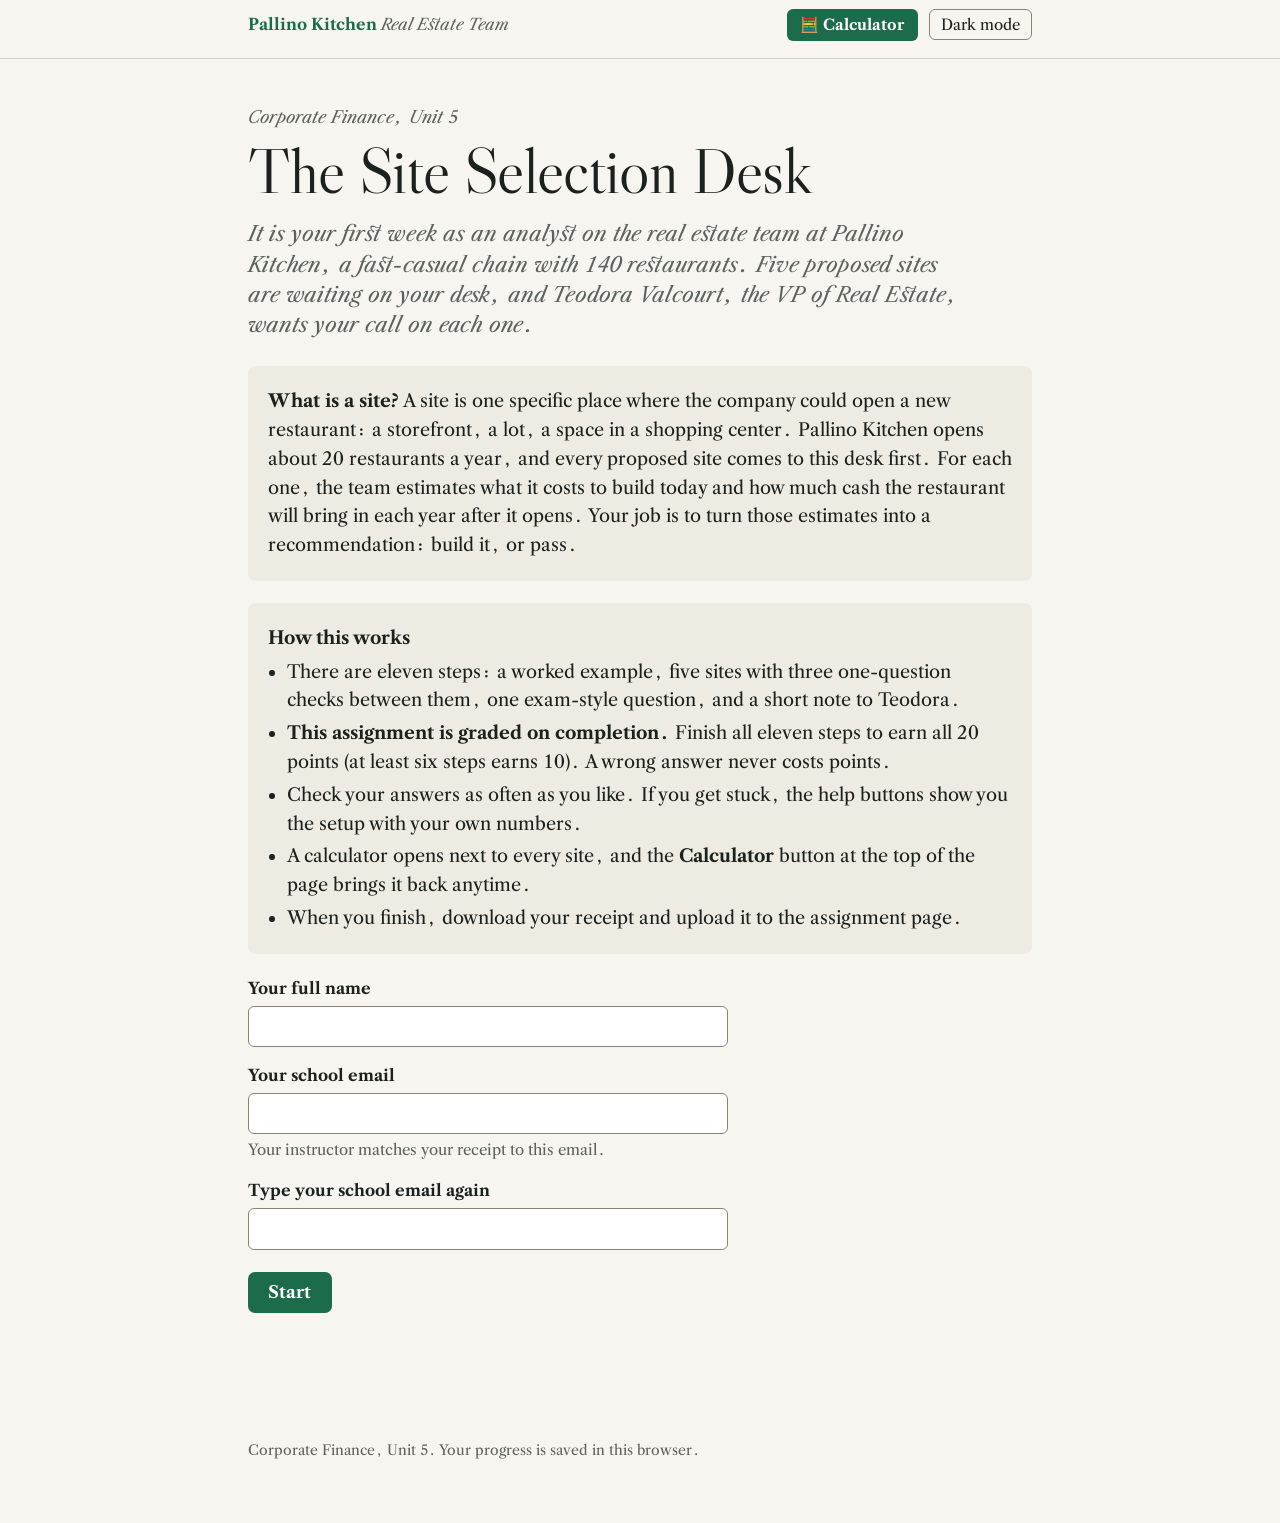
==== index.html @ 4b49d72c "Add an exam-style question before the note Co-Authored-By: Claude Opus 5.5 <noreply@anthropic.com>" ====
<!doctype html>
<html lang="en">
<head>
<meta charset="utf-8">
<meta name="viewport" content="width=device-width, initial-scale=1">
<title>The Site Selection Desk</title>
<meta name="description" content="Corporate Finance, Unit 5. Decide which restaurant sites to build using net present value.">
<link rel="icon" href="data:,">
<link rel="preconnect" href="https://fonts.googleapis.com">
<link rel="preconnect" href="https://fonts.gstatic.com" crossorigin>
<link href="https://fonts.googleapis.com/css2?family=Libre+Caslon+Display&family=Libre+Caslon+Text:ital,wght@0,400;0,700;1,400&family=IBM+Plex+Mono:wght@400;500&display=swap" rel="stylesheet">
<style>
:root{color-scheme:light;
  --bg:#F7F5F0;--surface:#FFFFFF;--panel:#EEEBE3;--line:#D9D4C8;--line-strong:#8A8475;
  --ink:#1B211D;--muted:#5C625D;--brand:#1C6B4A;--brand-ink:#FFFFFF;--brand-tint:#E2F0E8;
  --ok:#1C7340;--ok-tint:#E0F2E5;--bad:#A8261E;--bad-tint:#FBE7E4;--hint:#3B5469;--hint-tint:#E5ECF2;--focus:#1B211D;--hl:#FFF1B8;
  --serif:'Libre Caslon Text','Iowan Old Style',Georgia,serif;--display:'Libre Caslon Display','Libre Caslon Text',Georgia,serif;
  --mono:'IBM Plex Mono',ui-monospace,Menlo,Consolas,monospace;}
:root[data-theme="dark"]{color-scheme:dark;
  --bg:#121815;--surface:#18201C;--panel:#1F2924;--line:#2F3B35;--line-strong:#71807A;
  --ink:#E9EEEA;--muted:#AEBAB3;--brand:#7DD49A;--brand-ink:#0F1512;--brand-tint:#1B3326;
  --ok:#7DD49A;--ok-tint:#173324;--bad:#FF8D84;--bad-tint:#42201E;--hint:#A8BCCE;--hint-tint:#1C2A36;--focus:#E9EEEA;--hl:#4A4220;}
*{box-sizing:border-box}
[hidden]{display:none!important}
html,body{margin:0}
body{background:var(--bg);color:var(--ink);font:18px/1.6 var(--serif);font-variant-numeric:lining-nums tabular-nums}
a{color:var(--ink);text-underline-offset:.2em}
:focus-visible{outline:2.5px solid var(--focus);outline-offset:3px;border-radius:3px}
.sr-only{position:absolute;width:1px;height:1px;padding:0;margin:-1px;overflow:hidden;clip:rect(0,0,0,0);white-space:nowrap;border:0}
.skip{position:absolute;left:-9999px;top:0;background:var(--brand);color:var(--brand-ink);padding:.6rem 1rem;z-index:10}
.skip:focus{left:0}
header.bar{position:sticky;top:0;z-index:5;background:var(--bg);border-bottom:1px solid var(--line)}
.bar-in{max-width:820px;margin:0 auto;padding:.55rem 1.1rem;display:flex;align-items:center;gap:.7rem;flex-wrap:wrap}
.brand{font-style:italic;color:var(--muted);font-size:16px;margin-right:auto}
.brand b{font-style:normal;color:var(--brand);font-weight:700}
.btn-quiet{font:15px var(--serif);background:none;border:1px solid var(--line-strong);color:var(--ink);border-radius:6px;padding:.3rem .7rem;cursor:pointer}
.btn-quiet[aria-pressed="true"]{background:var(--ink);color:var(--bg);border-color:var(--ink)}
.btn-calc{font:700 15px var(--serif);background:var(--brand);color:var(--brand-ink);border:0;border-radius:6px;padding:.4rem .85rem;cursor:pointer}
aside.calc.inline{position:static;width:auto;max-width:30rem;box-shadow:none;margin:1.2rem 0 .4rem;border-color:var(--brand)}
nav.steps{max-width:820px;margin:0 auto;padding:0 1.1rem .55rem;overflow-x:auto}
nav.steps ol{display:flex;flex-wrap:wrap;gap:6px;list-style:none;margin:0;padding:0}
nav.steps button{font:14px var(--serif);border:1.5px solid var(--line-strong);background:var(--surface);color:var(--ink);border-radius:999px;padding:.2rem .7rem;cursor:pointer}
nav.steps button.done{background:var(--brand);border-color:var(--brand);color:var(--brand-ink)}
nav.steps button.done::before{content:"✓ "}
nav.steps button[aria-current="step"]{outline:2px solid var(--ink);outline-offset:2px}
.navnote{max-width:820px;margin:0 auto;padding:0 1.1rem .5rem;font-size:14px;color:var(--muted)}
main{max-width:820px;margin:0 auto;padding:1.2rem 1.1rem 7rem}
.kicker{font-style:italic;color:var(--muted);margin:1.6rem 0 .5rem;font-size:17px}
h1{font:400 clamp(40px,7vw,64px)/1 var(--display);letter-spacing:-.01em;margin:0 0 1rem}
.dek{font-style:italic;font-size:21px;line-height:1.45;color:var(--muted);max-width:34em;margin:0 0 1.6rem}
h2{font:400 30px/1.15 var(--display);margin:0 0 .5rem}
h3{font:700 18px var(--serif);margin:1.2rem 0 .3rem}
.place{font-style:italic;color:var(--muted);margin:0 0 .8rem}
.box{background:var(--panel);border-radius:8px;padding:1rem 1.25rem;margin:0 0 1.4rem}
.box p{margin:.3rem 0}.box ul{margin:.3rem 0;padding-left:1.2rem}.box li{margin:.25rem 0}
form.start{display:grid;gap:1rem;max-width:30rem}
label{display:block;font-weight:700;font-size:16px;margin-bottom:.25rem}
.field-help{font-size:15px;color:var(--muted);margin:.25rem 0 0}
input[type=text],input[type=email],textarea{width:100%;font:18px var(--serif);padding:.55rem .7rem;border:1.5px solid var(--line-strong);border-radius:6px;background:var(--surface);color:var(--ink)}
textarea{min-height:9rem;line-height:1.5}
input.money{font:500 19px var(--mono);width:14rem;max-width:100%;padding:.5rem .7rem;border:1.5px solid var(--line-strong);border-radius:6px;background:var(--surface);color:var(--ink)}
.btn{text-decoration:none;display:inline-block;font:700 17px var(--serif);background:var(--brand);color:var(--brand-ink);border:0;border-radius:7px;padding:.65rem 1.3rem;cursor:pointer}
.btn[disabled]{opacity:.5;cursor:not-allowed}
.btn.secondary{background:transparent;color:var(--ink);border:1.5px solid var(--line-strong)}
.btn.small{font-size:15px;padding:.4rem .9rem}
.memo{background:var(--surface);border:1px solid var(--line);border-radius:10px;padding:1.4rem 1.5rem 1.2rem;box-shadow:0 1px 0 var(--line)}
.memo-head{display:flex;justify-content:space-between;gap:1rem;flex-wrap:wrap;font-size:15px;color:var(--muted);border-bottom:1px solid var(--line);padding-bottom:.6rem;margin-bottom:1rem}
.memo-head b{color:var(--ink)}
.stamp{font:500 13px var(--mono);letter-spacing:.06em;text-transform:uppercase;border:1.5px solid currentColor;border-radius:4px;padding:.05rem .45rem;color:var(--brand)}
.memo p{margin:.5rem 0}
.tw{overflow-x:auto;max-width:100%}
table.cf{border-collapse:collapse;margin:1rem 0 .5rem;font:16px var(--mono);width:100%;max-width:44rem}
table.cf caption{text-align:left;font:italic 15px var(--serif);color:var(--muted);padding-bottom:.35rem}
table.cf th{font:700 14px var(--serif);text-align:right;padding:.35rem .6rem;border-bottom:1.5px solid var(--line-strong);vertical-align:bottom}
table.cf th:first-child,table.cf td:first-child{text-align:left}
table.cf td{text-align:right;padding:.3rem .6rem;border-bottom:1px solid var(--line);vertical-align:middle;white-space:nowrap}
table.cf tfoot td[colspan]{white-space:normal;text-align:left}
table.cf td.neg{color:var(--bad)}
table.cf td .ex{display:block;font-size:12.5px;color:var(--muted)}
table.cf input{font:15px var(--mono);width:9.5rem;text-align:right;padding:.2rem .35rem;border:1.5px solid var(--line-strong);border-radius:4px;background:var(--surface);color:var(--ink)}
table.cf input.good{border-color:var(--ok);background:var(--ok-tint)}
table.cf input.wrong{border-color:var(--bad);background:var(--bad-tint)}
table.cf input[readonly]{background:var(--panel);border-style:dashed}
table.cf .mark{display:inline-block;width:1.2em;text-align:center;font-family:var(--serif)}
table.cf tfoot td{border-bottom:0;padding-top:.45rem}
table.cf tfoot tr.total td{font-weight:500;border-top:1.5px solid var(--line-strong)}
table.cf tr.hl td{background:var(--hl)}
.reveal{animation:fade .35s ease}
@keyframes fade{from{opacity:0}to{opacity:1}}
@media (prefers-reduced-motion:reduce){.reveal{animation:none}}
.pair{display:grid;grid-template-columns:1fr 1fr;gap:1rem}
@media (max-width:680px){header.bar{position:static}.pair{grid-template-columns:1fr}table.cf{font-size:13px}table.cf input{width:6.4rem;font-size:13px}table.cf th,table.cf td{padding:.3rem .2rem}table.cf th{font-size:12.5px}.today{display:none}.memo{padding:1.1rem .8rem}table.cf .mark{width:.9em}}
.formula{font:500 16px var(--mono);background:var(--panel);border-radius:6px;padding:.6rem .8rem;margin:.6rem 0;line-height:1.7}.formula span{white-space:nowrap}
.ask{margin-top:1.2rem;display:grid;gap:1rem}
fieldset{border:0;padding:0;margin:0}
legend{font-weight:700;font-size:16px;margin-bottom:.35rem}
.choices{display:flex;gap:.6rem;flex-wrap:wrap}
.choices.stack{flex-direction:column;align-items:flex-start}
.choice{position:relative}
.choice input{position:absolute;opacity:0;inset:0}
.choice span{display:inline-block;border:1.5px solid var(--line-strong);border-radius:999px;padding:.35rem 1rem;font-size:16px;cursor:pointer;background:var(--surface)}
.choices.stack .choice span{border-radius:8px;text-align:left}
.choice input:checked + span{background:var(--ink);color:var(--bg);border-color:var(--ink)}
.choice input:focus-visible + span{outline:2.5px solid var(--focus);outline-offset:3px}
.actions{display:flex;gap:.8rem;align-items:center;flex-wrap:wrap;margin-top:.4rem}
.fb{border-radius:8px;padding:.8rem 1rem;margin-top:.8rem;font-size:17px}
.fb:empty{display:none}
.fb.ok{background:var(--ok-tint);border-left:4px solid var(--ok)}
.fb.bad{background:var(--bad-tint);border-left:4px solid var(--bad)}
.fb.hint{background:var(--hint-tint);border-left:4px solid var(--hint)}
.fb b{font-weight:700}
.attempts{font-size:14px;color:var(--muted)}
.q{border-top:1px solid var(--line);padding:1rem 0 .4rem}
.q:first-of-type{border-top:0}
.small{font-size:15px;color:var(--muted)}
.slider-wrap{margin:1rem 0}
input[type=range]{width:100%;max-width:30rem;accent-color:var(--brand)}
.readout{font:500 18px var(--mono)}
svg.curve{width:100%;max-width:36rem;height:auto;display:block;background:var(--panel);border-radius:8px;margin:.6rem 0}
svg.curve text{font:13px var(--serif);fill:var(--muted)}
.cert-preview{max-width:100%;border:1px solid var(--line);border-radius:6px;margin:1rem 0;display:block}
ul.check{list-style:none;padding:0;margin:.6rem 0 1rem}
ul.check li{display:flex;gap:.6rem;align-items:center;padding:.3rem 0;border-bottom:1px solid var(--line)}
ul.check .st{font:500 14px var(--mono);min-width:5.5rem}
ul.check .st.ok{color:var(--ok)}ul.check .st.no{color:var(--bad)}
.points{font:400 44px/1 var(--display);margin:.2rem 0 .6rem}
.wc{font-size:14px;color:var(--muted)}
/* calculator */
aside.calc{position:fixed;right:14px;bottom:14px;z-index:8;width:min(330px,calc(100vw - 28px));background:var(--surface);border:1.5px solid var(--line-strong);border-radius:12px;box-shadow:0 8px 30px rgba(0,0,0,.18);padding:.8rem}
aside.calc h2{font:700 16px var(--serif);margin:0}
.calc-top{display:flex;justify-content:space-between;align-items:center;margin-bottom:.5rem}
.calc input{width:100%;font:500 17px var(--mono);padding:.45rem .55rem;border:1.5px solid var(--line-strong);border-radius:6px;background:var(--bg);color:var(--ink)}
.calc-out{font:500 20px var(--mono);min-height:1.6em;margin:.4rem 0;text-align:right;word-break:break-all}
.calc-err{font-size:14px;color:var(--bad);min-height:1.2em}
.keys{display:grid;grid-template-columns:repeat(5,1fr);gap:5px}
.keys button{font:500 16px var(--mono);padding:.45rem 0;border:1px solid var(--line);border-radius:6px;background:var(--panel);color:var(--ink);cursor:pointer}
.keys button.op{background:var(--brand-tint)}
.keys button.eq{background:var(--brand);color:var(--brand-ink);border-color:var(--brand)}
footer{max-width:820px;margin:0 auto;padding:0 1.1rem 3rem;font-size:14px;color:var(--muted)}
</style>
</head>
<body>
<a class="skip" href="#main">Skip to the desk</a>
<header class="bar">
  <div class="bar-in">
    <div class="brand" id="brand"></div>
    <button class="btn-calc" id="calcBtn" type="button" aria-pressed="false" aria-controls="calc"><span aria-hidden="true">🧮</span> Calculator</button>
    <button class="btn-quiet" id="themeBtn" type="button" aria-pressed="false">Dark mode</button>
  </div>
  <nav class="steps" aria-label="Steps"><ol id="stepNav"></ol></nav>
  <p class="navnote" id="navnote" hidden>Move between steps at any time. Finished steps turn green.</p>
</header>
<main id="main" tabindex="-1">
  <div id="view"></div>
</main>
<aside class="calc" id="calc" hidden aria-labelledby="calcTitle">
  <div class="calc-top"><h2 id="calcTitle">Calculator</h2><button class="btn-quiet" type="button" id="calcClose">Close</button></div>
  <label class="sr-only" for="calcIn">Expression</label>
  <input id="calcIn" autocomplete="off" spellcheck="false" placeholder="330000/(1.08)^5">
  <p class="calc-out" id="calcOut" aria-live="polite"></p>
  <p class="calc-err" id="calcErr"></p>
  <div class="keys" id="keys"></div>
  <p class="small" style="margin:.5rem 0 0">Type or tap. <b>^</b> raises to a power, so 1/(1.08)^5 is the year 5 discount factor at 8%. Prefer Desmos? <a href="https://www.desmos.com/scientific" target="_blank" rel="noopener">Open the Desmos scientific calculator</a> in a new tab.</p>
  <div class="actions" style="margin-top:.4rem"><button class="btn small secondary" type="button" id="calcCopy">Copy the result</button></div>
</aside>
<footer><p>Corporate Finance, Unit 5. Your progress is saved in this browser.</p></footer>
<div class="sr-only" aria-live="polite" id="announce"></div>
<script src="desk-core.js"></script>
<script>
/* ===== selfcheck.js (copied verbatim from the interactive-health template) ===== */
window.SelfCheck = (function () {
  const checks = [];
  return {
    register(name, fn) { checks.push({ name, fn }); },
    async run() {
      const out = [];
      for (const c of checks) {
        try {
          const r = await c.fn();
          if (r === true || r === undefined) out.push({ name: c.name, ok: true });
          else if (r === false) out.push({ name: c.name, ok: false, detail: 'returned false' });
          else out.push({ name: c.name, ok: !!r.ok, detail: r.detail });
        } catch (e) {
          out.push({ name: c.name, ok: false, detail: String(e) });
        }
      }
      return { ok: out.every((c) => c.ok), checks: out };
    },
  };
})();
window.__selfCheck = () => window.SelfCheck.run();
</script>
<script>
(function () {
'use strict';
const D = window.Desk, ST = D.STORY;
const VERIFY_URL = 'https://rizecomputerscience.github.io/finan4-site-selection-desk/verify.html';
const KEY = 'rize-finan4-desk-v2';
const $ = (s, el) => (el || document).querySelector(s);
const $$ = (s, el) => [...(el || document).querySelectorAll(s)];
const view = $('#view');
const fmt = D.money;
const pct = D.pct;
const f4 = (x) => x.toFixed(4);
const esc = (s) => String(s).replace(/[&<>"']/g, (c) => ({ '&': '&amp;', '<': '&lt;', '>': '&gt;', '"': '&quot;', "'": '&#39;' }[c]));
const store = {
  get(k) { try { return JSON.parse(localStorage.getItem(k)); } catch (e) { return null; } },
  set(k, v) { try { localStorage.setItem(k, JSON.stringify(v)); } catch (e) { /* private mode: progress lives for this visit only */ } },
};
$('#brand').innerHTML = `<b>${esc(ST.company)}</b> ${esc(ST.team)}`;
const PERSONAL = /@(gmail|yahoo|hotmail|outlook|live|icloud|me|aol|proton|protonmail|msn|ymail)\./i;

// ---------- theme ----------
const themeBtn = $('#themeBtn');
function setTheme(t) {
  if (t === 'dark') document.documentElement.setAttribute('data-theme', 'dark'); else document.documentElement.removeAttribute('data-theme');
  themeBtn.textContent = t === 'dark' ? 'Light mode' : 'Dark mode';
  themeBtn.setAttribute('aria-pressed', t === 'dark' ? 'true' : 'false');
  store.set(KEY + ':theme', t);
}
setTheme(store.get(KEY + ':theme') || (window.matchMedia && matchMedia('(prefers-color-scheme: dark)').matches ? 'dark' : 'light'));
themeBtn.addEventListener('click', () => setTheme(document.documentElement.getAttribute('data-theme') === 'dark' ? 'light' : 'dark'));

// ---------- calculator ----------
const calcEl = $('#calc'), calcIn = $('#calcIn'), calcOut = $('#calcOut'), calcErr = $('#calcErr'), calcBtn = $('#calcBtn');
let lastCalc = null;
function openCalc(show) {
  calcEl.hidden = !show; calcBtn.setAttribute('aria-pressed', String(show));
  if (show) { if (calcEl.classList.contains('inline')) calcEl.scrollIntoView({ block: 'center', behavior: 'smooth' }); calcIn.focus({ preventScroll: true }); }
}
function dockCalc(slot) {
  // On site steps the calculator sits open inside the page; elsewhere it floats and starts closed.
  if (slot) { slot.appendChild(calcEl); calcEl.classList.add('inline'); calcEl.hidden = false; calcBtn.setAttribute('aria-pressed', 'true'); }
  else { document.body.appendChild(calcEl); calcEl.classList.remove('inline'); calcEl.hidden = true; calcBtn.setAttribute('aria-pressed', 'false'); }
}
calcBtn.addEventListener('click', () => openCalc(calcEl.classList.contains('inline') ? true : calcEl.hidden));
$('#calcClose').addEventListener('click', () => { openCalc(false); calcBtn.focus(); });
function runCalc() {
  const r = D.calc(calcIn.value);
  if (!calcIn.value.trim()) { calcOut.textContent = ''; calcErr.textContent = ''; lastCalc = null; return; }
  if (r.ok) { lastCalc = r.value; calcOut.textContent = '= ' + r.value.toLocaleString('en-US', { maximumFractionDigits: 6 }); calcErr.textContent = ''; }
  else { lastCalc = null; calcErr.textContent = r.err; }
}
calcIn.addEventListener('input', runCalc);
calcIn.addEventListener('keydown', (e) => { if (e.key === 'Enter') { e.preventDefault(); if (lastCalc != null) { calcIn.value = String(+lastCalc.toFixed(6)); runCalc(); } } });
const KEYS = ['7', '8', '9', '(', ')', '4', '5', '6', '×', '÷', '1', '2', '3', '+', '−', '0', '.', '^', '⌫', '=', 'C'];
KEYS.forEach((k) => {
  const b = document.createElement('button'); b.type = 'button'; b.textContent = k;
  if ('×÷+−^()'.includes(k)) b.className = 'op';
  if (k === '=') b.className = 'eq';
  b.setAttribute('aria-label', { '×': 'times', '÷': 'divided by', '−': 'minus', '^': 'to the power of', '⌫': 'delete', 'C': 'clear', '=': 'equals' }[k] || k);
  b.addEventListener('click', () => {
    if (k === 'C') calcIn.value = '';
    else if (k === '⌫') calcIn.value = calcIn.value.slice(0, -1);
    else if (k === '=') { if (lastCalc != null) calcIn.value = String(+lastCalc.toFixed(6)); }
    else calcIn.value += k;
    runCalc();
  });
  $('#keys').appendChild(b);
});
$('#calcCopy').addEventListener('click', async () => {
  if (lastCalc == null) return;
  const txt = String(Math.round(lastCalc * 10000) / 10000);
  try { await navigator.clipboard.writeText(txt); $('#calcCopy').textContent = 'Copied ' + txt; } catch (e) { $('#calcCopy').textContent = txt; }
  setTimeout(() => { $('#calcCopy').textContent = 'Copy the result'; }, 1800);
});

// ---------- state ----------
let S = { name: '', email: '', sites: [], log: {}, memo: '', at: 'start' };
function blankLog() { const l = {}; D.STEPS.forEach((s) => { l[s.id] = { done: false, attempts: 0, help: 0 }; }); return l; }
function saveState() { store.set(KEY + ':' + D.seedFor(S.email), { name: S.name, email: S.email, log: S.log, memo: S.memo, at: S.at }); store.set(KEY + ':last', S.email); }
function startFor(name, email) {
  S.name = name.trim(); S.email = D.normEmail(email); S.sites = D.buildSites(S.email);
  const saved = store.get(KEY + ':' + D.seedFor(S.email));
  S.log = saved && saved.log ? saved.log : blankLog();
  D.STEPS.forEach((s) => { if (!S.log[s.id]) S.log[s.id] = { done: false, attempts: 0, help: 0 }; });
  S.memo = saved && saved.memo ? saved.memo : '';
  if (saved && saved.name && !name.trim()) S.name = saved.name;
  S.at = saved && saved.at ? saved.at : 'walk';
  saveState();
}
const doneCount = () => D.STEPS.filter((s) => S.log[s.id] && S.log[s.id].done).length;
const siteById = (id) => S.sites.find((s) => s.id === id);
function markDone(id) { const L = S.log[id]; if (!L.done) { L.done = true; L.at = new Date().toISOString(); } saveState(); renderNav(); }

// ---------- step nav ----------
function renderNav() {
  const ol = $('#stepNav'); ol.innerHTML = '';
  $('#navnote').hidden = !S.email;
  if (!S.email) return;
  [...D.STEPS, { id: 'receipt', label: 'Receipt' }].forEach((s, i) => {
    const li = document.createElement('li'); const b = document.createElement('button'); b.type = 'button';
    b.textContent = s.label;
    const done = s.id === 'receipt' ? doneCount() === D.STEPS.length : S.log[s.id].done;
    if (done) b.classList.add('done');
    if (S.at === s.id) b.setAttribute('aria-current', 'step');
    b.setAttribute('aria-label', s.label + (s.id === 'receipt' ? '' : done ? ', finished' : ', not finished yet'));
    b.addEventListener('click', () => go(s.id));
    li.appendChild(b); ol.appendChild(li);
  });
  const cur = ol.querySelector('[aria-current]'); if (cur && cur.scrollIntoView) cur.scrollIntoView({ block: 'nearest', inline: 'nearest' });
}
function go(id) {
  dockCalc(null);
  if (!S.email) return showStart();
  S.at = id; saveState();
  if (id === 'walk') showWalk();
  else if (D.STEPS.find((x) => x.id === id && x.quiz != null)) showCheck(D.STEPS.find((x) => x.id === id));
  else if (id === 'memo') showMemo();
  else if (id === 'receipt') showReceipt();
  else showSite(siteById(id));
  renderNav();
  $('#main').focus({ preventScroll: true });
  window.scrollTo(0, 0);
}
function nextId(id) { const i = D.STEPS.findIndex((s) => s.id === id); return i < D.STEPS.length - 1 ? D.STEPS[i + 1].id : 'receipt'; }
function nextLabel(id) { const n = nextId(id); return n === 'receipt' ? 'Go to your receipt' : 'Next: ' + D.STEPS.find((s) => s.id === n).label; }
function memoHead(done) { return `<div class="memo-head"><span>From <b>${esc(ST.vp)}</b>, ${esc(ST.vpTitle)}</span>${done ? '<span class="stamp">Done</span>' : ''}</div>`; }

// ---------- start ----------
function showStart() {
  S.at = 'start';
  const last = store.get(KEY + ':last');
  const lastSaved = last ? store.get(KEY + ':' + D.seedFor(last)) : null;
  view.innerHTML = `
    <p class="kicker">Corporate Finance, Unit 5</p>
    <h1>The Site Selection Desk</h1>
    <p class="dek">It is your first week as an analyst on the real estate team at ${esc(ST.company)}, a fast-casual chain with ${ST.restaurants} restaurants. Five proposed sites are waiting on your desk, and ${esc(ST.vp)}, the ${esc(ST.vpTitle)}, wants your call on each one.</p>
    <div class="box">
      <p><b>What is a site?</b> A site is one specific place where the company could open a new restaurant: a storefront, a lot, a space in a shopping center. ${esc(ST.company)} opens about ${ST.openingsPerYear} restaurants a year, and every proposed site comes to this desk first. For each one, the team estimates what it costs to build today and how much cash the restaurant will bring in each year after it opens. Your job is to turn those estimates into a recommendation: build it, or pass.</p>
    </div>
    <div class="box">
      <p><b>How this works</b></p>
      <ul>
        <li>There are eleven steps: a worked example, five sites with three one-question checks between them, one exam-style question, and a short note to ${esc(ST.vp.split(' ')[0])}.</li>
        <li><b>This assignment is graded on completion.</b> Finish all eleven steps to earn all ${D.POINTS} points (at least six steps earns ${D.POINTS / 2}). A wrong answer never costs points.</li>
        <li>Check your answers as often as you like. If you get stuck, the help buttons show you the setup with your own numbers.</li>
        <li>A calculator opens next to every site, and the <b>Calculator</b> button at the top of the page brings it back anytime.</li>
        <li>When you finish, download your receipt and upload it to the assignment page.</li>
      </ul>
    </div>
    <form class="start" id="startForm" novalidate>
      <div><label for="nm">Your full name</label><input type="text" id="nm" autocomplete="name" required value="${lastSaved ? esc(lastSaved.name) : ''}"></div>
      <div><label for="em">Your school email</label><input type="email" id="em" autocomplete="email" required value="${lastSaved ? esc(lastSaved.email) : ''}" aria-describedby="emHelp">
      <p class="field-help" id="emHelp">Your instructor matches your receipt to this email.</p></div>
      <div><label for="em2">Type your school email again</label><input type="email" id="em2" autocomplete="off" required value="${lastSaved ? esc(lastSaved.email) : ''}"></div>
      <p class="fb bad" id="startErr" role="alert"></p>
      <div class="actions"><button class="btn" type="submit">${lastSaved ? 'Continue where you left off' : 'Start'}</button></div>
    </form>`;
  let warned = false;
  $('#startForm').addEventListener('submit', (e) => {
    e.preventDefault();
    const nm = $('#nm').value.trim(), em = $('#em').value.trim(), em2 = $('#em2').value.trim();
    const err = $('#startErr'); err.className = 'fb bad';
    if (!nm) { err.textContent = 'Enter your full name.'; $('#nm').focus(); return; }
    if (!/^[^\s@]+@[^\s@]+\.[^\s@]+$/.test(em)) { err.textContent = 'Enter your school email, like jdoe@college.edu.'; $('#em').focus(); return; }
    if (D.normEmail(em) !== D.normEmail(em2)) { err.textContent = 'The two emails do not match. Check both for typos.'; $('#em2').focus(); return; }
    if (PERSONAL.test(em) && !warned) { warned = true; err.className = 'fb hint'; err.textContent = 'That looks like a personal email. Your instructor looks for your school email, so use that if you have one. To keep this email anyway, select Start again.'; return; }
    startFor(nm, em);
    const firstOpen = D.STEPS.find((s) => !S.log[s.id].done);
    go(lastSaved && D.normEmail(lastSaved.email) === S.email && S.at ? S.at : (firstOpen ? firstOpen.id : 'receipt'));
  });
  renderNav();
}

// ---------- worked example ----------
const WALK_STAGES = [
  { t: 'Lay out the years', p: 'Year 0 is today. That is when the company pays to build, so the cost goes in year 0 as a negative number: cash going out. Year 1 is one year from now, after the first year of sales. Each year’s cash is counted at the end of that year.' },
  { t: 'Find each year’s discount factor', p: 'The discount factor for year t is 1 ÷ (1 + r)<sup>t</sup>. At 10%, year 1 is 1 ÷ 1.10 = 0.9091. For year 0 the exponent is 0, so the factor is exactly 1: cash today counts at its full amount.' },
  { t: 'Multiply to get each present value', p: 'Present value = cash flow × discount factor. It is what that year’s cash is worth today.' },
  { t: 'Add up the cash coming in', p: '200,000 + 181,818 + 165,289 = 547,107. Three years of cash are worth $547,107 today, even though they add up to $660,000.' },
  { t: 'Subtract the cost: that is the NPV', p: '547,107 − 500,000 = 47,107. This is the same calculation as the NPV formula on the resource page, one row at a time:' },
  { t: 'Make the call', p: 'The NPV is above zero, so this site earns more than the 10% the company requires and adds about $47,107 of value. <b>Build it.</b>' },
];
function showWalk() {
  const L = S.log.walk;
  const stage = Math.min(L.stage || 0, WALK_STAGES.length - 1);
  const W = D.WALK, r = W.r;
  const showF = stage >= 1, showPV = stage >= 2, showSum = stage >= 3, showNpv = stage >= 4;
  const rows = W.flows.map((cf, t) => {
    const f = D.df(r, t);
    return `<tr class="${stage === 2 || stage === 1 ? 'reveal' : ''}"><td>${t}${t === 0 ? '<span class="today"> (today)</span>' : ''}</td><td class="${cf < 0 ? 'neg' : ''}">${fmt(cf)}</td>
      <td>${showF ? f4(f) + `<span class="ex">${t === 0 ? '1.10⁰ = 1' : '1 ÷ 1.10' + (t > 1 ? ['', '', '²', '³'][t] : '')}</span>` : ''}</td>
      <td class="${cf < 0 ? 'neg' : ''}">${showPV ? fmt(cf * f) + `<span class="ex">${(cf < 0 ? '−' : '') + Math.abs(cf).toLocaleString('en-US')} × ${f4(f)}</span>` : ''}</td></tr>`;
  }).join('');
  const foot = `${showSum ? `<tr class="total"><td colspan="3">Value today of the cash coming in (years 1 to 3)</td><td>${fmt(D.pvIn(r, W.flows))}</td></tr>` : ''}
    ${showNpv ? `<tr><td colspan="3">Cost today (year 0)</td><td class="neg">${fmt(W.flows[0])}</td></tr><tr class="total hl"><td colspan="3"><b>NPV</b></td><td><b>${fmt(D.npv(r, W.flows))}</b></td></tr>` : ''}`;
  view.innerHTML = `<p class="kicker">Step 1 of ${D.STEPS.length} · Worked example</p>
    <article class="memo" aria-labelledby="t">${memoHead(L.done)}
      <h2 id="t">How we check a site</h2>
      <p>Before you take your own sites, here is one from last year, worked one step at a time. A small storefront in a strip mall cost <b>$500,000</b> to build and was expected to bring in <b>$220,000</b> of cash at the end of each of the next three years. Our required return was <b>10%</b> a year.</p>
      <div class="tw"><table class="cf"><caption>Strip mall storefront, required return 10%</caption>
        <thead><tr><th scope="col">Year</th><th scope="col">Cash flow</th><th scope="col">Discount factor</th><th scope="col">Present value</th></tr></thead>
        <tbody>${rows}</tbody><tfoot>${foot}</tfoot></table></div>
      <ol class="walk-steps" style="padding-left:1.3rem">${WALK_STAGES.slice(0, stage + 1).map((s, i) => `<li class="${i === stage ? 'reveal' : ''}"><b>${s.t}.</b> ${s.p}${i === 4 ? `<div class="formula"><span>NPV = −500,000</span> <span>+ 220,000 ÷ 1.10</span> <span>+ 220,000 ÷ 1.10²</span> <span>+ 220,000 ÷ 1.10³</span> <span>= 47,107</span></div>` : ''}</li>`).join('')}</ol>
      <div class="actions">${stage < WALK_STAGES.length - 1 ? `<button class="btn" type="button" id="walkNext">Show the next step (${stage + 2} of ${WALK_STAGES.length})</button>` : `<button class="btn" type="button" id="walkDone">${L.done ? nextLabel('walk') : 'I’ve got it. ' + nextLabel('walk')}</button>`}
      ${stage > 0 ? '<button class="btn secondary" type="button" id="walkReset">Start the example over</button>' : ''}</div>
    </article>`;
  if ($('#walkNext')) $('#walkNext').addEventListener('click', () => { L.stage = stage + 1; saveState(); showWalk(); $('#walkNext') ? $('#walkNext').focus() : $('#walkDone').focus(); });
  if ($('#walkDone')) $('#walkDone').addEventListener('click', () => { markDone('walk'); go(nextId('walk')); });
  if ($('#walkReset')) $('#walkReset').addEventListener('click', () => { L.stage = 0; saveState(); showWalk(); });
}

// ---------- one-question checks (quick wins between sites) ----------
const CHECK_TITLES = ['Quick win: what is year 0?', 'Quick win: what does NPV tell you?', 'Quick win: when the required return rises', 'Exam-style question'];
const optOrder = (q) => { const hs = (s) => { let x = 2166136261; for (let i = 0; i < s.length; i++) { x ^= s.charCodeAt(i); x = Math.imul(x, 16777619) >>> 0; } return x; }; return q.options.map((_, j) => j).sort((a, b) => hs(q.q + '|' + a) - hs(q.q + '|' + b)); };
function showCheck(step) {
  const L = S.log[step.id], q = D.QUIZ[step.quiz], idx = D.STEPS.findIndex((x) => x.id === step.id) + 1;
  const cur = L.choice != null ? Number(L.choice) : null;
  view.innerHTML = `<p class="kicker">Step ${idx} of ${D.STEPS.length} · ${esc(step.label)}</p>
    <article class="memo" aria-labelledby="t">${memoHead(L.done)}
      <h2 id="t">${esc(CHECK_TITLES[step.quiz])}</h2>
      <form id="qf" novalidate><fieldset><legend>${esc(q.q)}</legend>
        <div class="choices stack">${optOrder(q).map((j) => `<label class="choice"><input type="radio" name="q" value="${j}" ${cur === j ? 'checked' : ''}><span>${esc(q.options[j])}</span></label>`).join('')}</div></fieldset>
        <div class="actions"><button class="btn" type="submit">Check</button><span class="attempts" id="att">${L.attempts ? 'Checks so far: ' + L.attempts : ''}</span></div>
        <div class="fb" id="fb" aria-live="polite"></div>
        <div class="actions" id="nextRow" ${L.done ? '' : 'hidden'}><button class="btn" type="button" id="nextBtn">${nextLabel(step.id)}</button></div>
      </form></article>`;
  $('#qf').addEventListener('submit', (e) => {
    e.preventDefault();
    const c = $('input[name=q]:checked'); const fb = $('#fb');
    if (!c) { fb.className = 'fb bad'; fb.textContent = 'Choose an answer.'; return; }
    L.choice = Number(c.value); L.attempts = (L.attempts || 0) + 1;
    const ok = D.judgeQuiz(step.quiz, L.choice).ok;
    fb.className = 'fb ' + (ok ? 'ok' : 'bad'); fb.textContent = q.why[L.choice];
    if (ok) { markDone(step.id); $('#nextRow').hidden = false; $('#nextBtn').focus(); }
    $('#att').textContent = 'Checks so far: ' + L.attempts;
    saveState();
  });
  $('#nextBtn').addEventListener('click', () => go(nextId(step.id)));
}

// ---------- site copy ----------
function siteCopy(s) {
  const n = (s.flows || s.bFlows).length - 1;
  switch (s.id) {
    case 's1': return { title: `Site 1: ${s.city}`, place: 'A former bank branch on a busy corner, with the drive-thru lane still in place.', body: `
      <p>Converting the branch costs <b>${fmt(-s.flows[0])}</b> today. The restaurant should bring in <b>${fmt(s.flows[1])}</b> of cash at the end of each year for ${n} years. Our required return is <b>${pct(s.r)}</b>.</p>
      <p>Fill in the present value of each year’s cash flow, just like the worked example. The table adds them up and subtracts the cost for you. Then make the call.</p>` };
    case 's2': return { title: `Site 2: ${s.city}`, place: 'An end unit in a brand-new shopping center that is still signing tenants.', body: `
      <p>Until the rest of the center opens, traffic will be light, so the first two years bring in less cash. It costs <b>${fmt(-s.flows[0])}</b> to build today. Our required return is <b>${pct(s.r)}</b>.</p>
      <p>Find the NPV and make the call. The present value column is there if you want it: fill it in and the table gives you the NPV.</p>` };
    case 's3': return { title: `Site 3: ${s.city}`, place: 'A ground-floor space across the street from a twelve-screen movie theater.', body: `
      <p>Last year, when our required return was ${pct(s.r0)}, the team valued this site at an NPV of <b>${fmt(s.oldNpv)}</b> and planned to build it. Since then interest rates have gone up, and our investors now expect <b>${pct(s.r)}</b>. The estimates have not changed: it costs <b>${fmt(-s.flows[0])}</b> today and brings in <b>${fmt(s.flows[1])}</b> a year for ${n} years.</p>
      <p>Recompute the NPV at ${pct(s.r)}. Should we still build it? The discount factors are not filled in this time. In the calculator, the year 2 factor is <code>1/(1+${(s.r).toFixed(2).replace(/0$/, '')})^2</code>.</p>` };
    case 's4': return { title: `Site 4: two sites, one lease`, place: `Two locations in ${s.city} are competing for the same lease budget, so we can take only one.`, body: `
      <p><b>Site A</b> is a college food court: busy at first, but a competitor opens across the street in year 3 and the lease ends after 4 years. <b>Site B</b> is a highway travel plaza with steady traffic for 6 years. Each costs <b>${fmt(-s.aFlows[0])}</b> today. Our required return is <b>${pct(s.r)}</b>.</p>
      <p>Site A pays back its cost in ${s.aPayback.toFixed(1)} years, and Site B in ${s.bPayback.toFixed(1)}. The team has already found Site A’s NPV: <b>${fmt(s.aNpv)}</b>. Find Site B’s NPV and pick one.</p>` };
    case 's5': return { title: `Site 5: ${s.city}`, place: 'A concourse space at the regional airport, on an 8-year lease.', body: `
      <p>Investors often ask for a site’s <b>break-even rate</b>: the required return at which its NPV is exactly zero. Finance calls it the <b>internal rate of return (IRR)</b>. If a site’s IRR is above the return we require, the site clears the bar.</p>
      <p>This site costs <b>${fmt(-s.flows[0])}</b> and brings in <b>${fmt(s.flows[1])}</b> a year for ${n} years. Drag the rate and watch the NPV. Which rate is closest to the site’s IRR?</p>` };
  }
}
function praise(s) {
  switch (s.id) {
    case 's1': return `The cash coming in is worth ${fmt(D.pvIn(s.r, s.flows))} today, against a cost of ${fmt(-s.flows[0])}. The site adds ${fmt(s.answer)} of value, so we build it.`;
    case 's2': return `Even with a slow start, the site adds ${fmt(s.answer)} of value, so we build it.`;
    case 's3': return `At ${pct(s.r)}, the same cash is worth less today, and the NPV turns negative: ${fmt(s.answer)}. A higher required return turned a yes into a no.`;
    case 's4': return `Site B adds ${fmt(s.answer)} of value, against ${fmt(s.aNpv)} for Site A. Payback favors A, but payback ignores the cash that comes after the cost is recovered.`;
    case 's5': return `The NPV crosses zero near ${s.answer}%. That is above our ${pct(s.r)} required return, so this site clears the bar.`;
  }
}

// ---------- site view ----------
function showSite(s) {
  const L = S.log[s.id], m = siteCopy(s), idx = D.STEPS.findIndex((x) => x.id === s.id) + 1;
  let html = `<p class="kicker">Step ${idx} of ${D.STEPS.length} · ${esc(D.STEPS[idx - 1].label)}</p>
    <article class="memo" aria-labelledby="t">${memoHead(L.done)}
      <h2 id="t">${esc(m.title)}</h2><p class="place">${esc(m.place)}</p>${m.body}`;
  if (s.kind === 'guided') html += guidedTable(s, L);
  if (s.kind === 'npv') html += scratchTable(s.flows, s.r, s.showFactors, 'Cash flows for this site');
  if (s.kind === 'choose') html += `<div class="pair">${plainTable(s.aFlows, 'Site A: college food court')}${plainTable(s.bFlows, 'Site B: highway travel plaza')}</div>` + scratchTable(s.bFlows, s.r, false, 'Work space for Site B (optional)');
  if (s.kind === 'irr') html += irrBlock();
  if (s.kind !== 'irr') html += '<div id="calcSlot"></div>';
  html += `<form class="ask" id="ask" novalidate>`;
  if (s.kind === 'npv' || s.kind === 'choose') html += `<div><label for="val">${s.kind === 'choose' ? 'NPV of Site B' : s.id === 's3' ? 'NPV at ' + pct(s.r) : 'NPV'}</label>
    <input class="money" id="val" inputmode="decimal" autocomplete="off" placeholder="$0" value="${L.value ? esc(L.value) : ''}" aria-describedby="valHelp">
    <p class="field-help" id="valHelp">Round to the nearest dollar. Start a negative amount with a minus sign. Answers within about 0.1% count as correct.</p></div>`;
  if (s.decision === 'build' || s.decision === 'pass') html += radios('dec', 'Your call', [['build', 'Build it'], ['pass', 'Pass on it']], L.choice);
  if (s.kind === 'choose') html += radios('dec', 'Which site do we take?', [['A', 'Site A'], ['B', 'Site B']], L.choice);
  if (s.kind === 'irr') html += radios('dec', 'The rate closest to this site’s IRR', s.options.map((o) => [String(o), o + '%']), L.choice);
  html += `<div class="actions"><button class="btn" type="submit">Check</button>
      <span class="attempts" id="att">${L.attempts ? 'Checks so far: ' + L.attempts : ''}</span></div>
    <div class="fb" id="fb" aria-live="polite"></div>
    <div class="actions" id="helpRow" hidden></div>
    <div class="fb hint" id="helpBox" hidden></div>
    <div class="actions" id="nextRow" ${L.done ? '' : 'hidden'}><button class="btn" type="button" id="nextBtn">${nextLabel(s.id)}</button></div>
  </form></article>`;
  view.innerHTML = html;
  if ($('#calcSlot')) dockCalc($('#calcSlot'));
  wireSite(s, L);
}
function radios(name, legend, opts, current) {
  return `<fieldset><legend>${legend}</legend><div class="choices">${opts.map(([v, t]) => `<label class="choice"><input type="radio" name="${name}" value="${v}" ${current === v ? 'checked' : ''}><span>${t}</span></label>`).join('')}</div></fieldset>`;
}
function guidedTable(s, L) {
  const rows = L.rows || [];
  const body = s.flows.map((cf, t) => {
    const f = D.df(s.r, t);
    const inp = t === 0
      ? `<input id="pv0" value="${fmt(cf).replace('−', '-')}" readonly aria-describedby="y0note"><span class="mark"></span>`
      : `<label class="sr-only" for="pv${t}">Present value, year ${t}</label><input id="pv${t}" class="pvin" data-t="${t}" inputmode="decimal" autocomplete="off" value="${rows[t] ? esc(rows[t]) : ''}"><span class="mark" id="mk${t}"></span>`;
    return `<tr><td>${t}${t === 0 ? '<span class="today"> (today)</span>' : ''}</td><td class="${cf < 0 ? 'neg' : ''}">${fmt(cf)}</td><td>${f4(f)}</td><td>${inp}</td></tr>`;
  }).join('');
  return `<div class="tw"><table class="cf"><caption>Cash flows for this site, required return ${pct(s.r)}</caption>
    <thead><tr><th scope="col">Year</th><th scope="col">Cash flow</th><th scope="col">Discount factor</th><th scope="col">Present value</th></tr></thead>
    <tbody>${body}</tbody>
    <tfoot><tr class="total"><td colspan="3">Value today of the cash coming in (years 1 to ${s.flows.length - 1})</td><td id="inTotal">$0</td></tr>
      <tr><td colspan="3">Cost today (year 0)</td><td class="neg">${fmt(s.flows[0])}</td></tr>
      <tr class="total hl"><td colspan="3"><b>NPV</b></td><td id="npvTotal"><b>$0</b></td></tr></tfoot></table></div>
    <p class="small" id="y0note">Year 0 is filled in for you: the cost is paid today, its factor is 1, so its present value is the full cost.</p>`;
}
function plainTable(flows, caption) {
  return `<div class="tw"><table class="cf"><caption>${esc(caption)}</caption><thead><tr><th scope="col">Year</th><th scope="col">Cash flow</th></tr></thead><tbody>${flows.map((cf, t) => `<tr><td>${t}</td><td class="${cf < 0 ? 'neg' : ''}">${fmt(cf)}</td></tr>`).join('')}</tbody></table></div>`;
}
function scratchTable(flows, r, showFactors, caption) {
  const rows = flows.map((cf, t) => {
    const f = D.df(r, t);
    return `<tr><td>${t}${t === 0 ? '<span class="today"> (today)</span>' : ''}</td><td class="${cf < 0 ? 'neg' : ''}">${fmt(cf)}</td><td>${showFactors ? f4(f) : ''}</td>
      <td>${t === 0 ? `<input value="${fmt(cf).replace('−', '-')}" readonly aria-label="Present value, year 0">` : `<label class="sr-only" for="sp${t}">Present value, year ${t} (optional)</label><input id="sp${t}" class="spin" inputmode="decimal" autocomplete="off">`}</td></tr>`;
  }).join('');
  return `<div class="tw"><table class="cf"><caption>${esc(caption)}, required return ${pct(r)}${showFactors ? '' : '. Discount factors are not shown this time: find them with the calculator.'}</caption>
    <thead><tr><th scope="col">Year</th><th scope="col">Cash flow</th><th scope="col">Discount factor</th><th scope="col">Present value (optional)</th></tr></thead>
    <tbody>${rows}</tbody><tfoot><tr class="total hl"><td colspan="3">NPV from your present values</td><td><span id="spTotal">$0</span></td></tr></tfoot></table></div>
    <div class="actions"><button class="btn small secondary" type="button" id="useTotal">Use this NPV in the answer box</button></div>`;
}
function irrBlock() {
  return `<div class="slider-wrap"><label for="rate">Required return: <span class="readout" id="rateOut"></span></label>
    <input type="range" id="rate" min="0" max="30" step="0.5" value="5" aria-describedby="npvOut">
    <p class="readout" id="npvOut" aria-live="polite"></p>
    <svg class="curve" id="curve" viewBox="0 0 560 220" role="img" aria-label="NPV of this site at required returns from 0 to 30 percent"></svg></div>`;
}
function helpText(s, level) {
  const flows = s.kind === 'choose' ? s.bFlows : s.flows;
  const rowLine = (t) => `Year ${t}: ${fmt(flows[t])} × ${f4(D.df(s.r, t))} = ${fmt(flows[t] * D.df(s.r, t))}`;
  if (s.kind === 'irr') return 'Drag the slider slowly from 0% upward. The NPV shrinks as the rate rises. The rate where it reaches $0 is the break-even rate. Pick the option closest to it.';
  if (level === 1) return `Start with year 1. Its discount factor at ${pct(s.r)} is 1 ÷ (1 + ${s.r})¹ = ${f4(D.df(s.r, 1))}.<br>${rowLine(1)}.<br>Do the same for each year, then add them up and subtract the cost.`;
  const lines = flows.map((cf, t) => (t === 0 ? `Year 0: the cost, ${fmt(cf)} (factor 1)` : rowLine(t)));
  return `Here is every row:<br>${lines.join('<br>')}<br>Now add all of these together, including the negative year 0 cost. That total is the NPV.`;
}
function wireSite(s, L) {
  const form = $('#ask');
  const fb = $('#fb');
  // guided table: live totals
  if (s.kind === 'guided') {
    const upd = () => {
      let inS = 0;
      $$('.pvin').forEach((x) => { const v = D.parseMoney(x.value); if (isFinite(v)) inS += v; x.classList.remove('good', 'wrong'); const mk = $('#mk' + x.dataset.t); if (mk) mk.textContent = ''; });
      $('#inTotal').textContent = fmt(inS);
      $('#npvTotal').innerHTML = '<b>' + fmt(inS + s.flows[0]) + '</b>';
      L.rows = [null, ...$$('.pvin').map((x) => x.value)]; saveState();
    };
    $$('.pvin').forEach((x) => x.addEventListener('input', upd)); upd();
  }
  // scratch table
  if ($('#spTotal')) {
    const flows = s.kind === 'choose' ? s.bFlows : s.flows;
    const upd = () => { let t = flows[0]; $$('.spin').forEach((x) => { const v = D.parseMoney(x.value); if (isFinite(v)) t += v; }); $('#spTotal').textContent = fmt(t); return t; };
    $$('.spin').forEach((x) => x.addEventListener('input', upd)); upd();
    $('#useTotal').addEventListener('click', () => { $('#val').value = String(Math.round(upd())); $('#val').focus(); });
  }
  // irr slider
  if (s.kind === 'irr') {
    const rate = $('#rate'), svg = $('#curve');
    const W = 560, H = 220, P = 36;
    const vals = []; for (let k = 0; k <= 60; k++) vals.push([k / 2, D.npv(k / 200, s.flows)]);
    const ymax = Math.max(...vals.map((v) => v[1])), ymin = Math.min(...vals.map((v) => v[1]));
    const X = (x) => P + (x / 30) * (W - 2 * P), Y = (y) => P / 2 + (ymax - y) / (ymax - ymin) * (H - P * 1.5);
    const path = vals.map((v, k) => (k ? 'L' : 'M') + X(v[0]).toFixed(1) + ' ' + Y(v[1]).toFixed(1)).join(' ');
    svg.innerHTML = `<line x1="${P}" x2="${W - P}" y1="${Y(0)}" y2="${Y(0)}" stroke="var(--line-strong)" stroke-dasharray="4 4"/>
      <text x="${W - P}" y="${Y(0) - 6}" text-anchor="end">NPV = $0</text>
      <path d="${path}" fill="none" stroke="var(--brand)" stroke-width="3"/>
      <text x="${P}" y="${H - 6}">0%</text><text x="${W - P}" y="${H - 6}" text-anchor="end">30%</text>
      <circle id="dot" r="7" fill="var(--ink)"/>`;
    const upd = () => {
      const r = parseFloat(rate.value) / 100, v = D.npv(r, s.flows);
      $('#rateOut').textContent = (Math.round(r * 1000) / 10) + '%';
      $('#npvOut').textContent = 'NPV at this rate: ' + fmt(v);
      const dot = $('#dot'); dot.setAttribute('cx', X(r * 100)); dot.setAttribute('cy', Y(v));
    };
    rate.addEventListener('input', upd); upd();
  }
  function renderHelp() {
    const row = $('#helpRow'); const maxLevel = s.kind === 'irr' ? 1 : 2;
    const fails = L.fails || 0; if (!fails || L.done) { row.hidden = true; return; }
    const avail = Math.min(maxLevel, fails);
    row.hidden = false;
    row.innerHTML = `<button class="btn small secondary" type="button" data-l="1">${s.kind === 'irr' ? 'Show me how' : 'Show me the first row'}</button>` +
      (avail >= 2 ? '<button class="btn small secondary" type="button" data-l="2">Show me every row</button>' : '');
    $$('button[data-l]', row).forEach((b) => b.addEventListener('click', () => {
      const lvl = Number(b.dataset.l); L.help = Math.max(L.help || 0, lvl); saveState();
      const box = $('#helpBox'); box.hidden = false; box.innerHTML = helpText(s, lvl);
    }));
  }
  renderHelp();
  form.addEventListener('submit', (e) => {
    e.preventDefault();
    const val = $('#val') ? $('#val').value : null;
    const ch = (form.querySelector('input[name=dec]:checked') || {}).value || null;
    const entry = { value: val, choice: ch, rows: L.rows };
    const res = D.judgeSite(s, entry);
    L.attempts = (L.attempts || 0) + 1; L.value = val; L.choice = ch;
    if (s.kind === 'guided' && res.rowRes) {
      res.rowRes.forEach((rr, t) => {
        if (!t) return; const x = $('#pv' + t), mk = $('#mk' + t);
        x.classList.toggle('good', rr.ok); x.classList.toggle('wrong', !rr.ok);
        mk.textContent = rr.ok ? '✓' : '✗'; mk.setAttribute('aria-label', rr.ok ? 'correct' : 'not yet');
      });
    }
    if (res.ok) {
      markDone(s.id);
      fb.className = 'fb ok'; fb.innerHTML = '<b>Right.</b> ' + praise(s);
      $('#nextRow').hidden = false; $('#helpRow').hidden = true;
      $('#nextBtn').focus();
    } else {
      L.fails = (L.fails || 0) + 1;
      fb.className = 'fb bad'; fb.innerHTML = '<b>Not yet.</b> ' + esc(res.msg || 'Check your work and try again.');
      renderHelp();
    }
    $('#att').textContent = 'Checks so far: ' + L.attempts;
    saveState();
  });
  $('#nextBtn').addEventListener('click', () => go(nextId(s.id)));
}

// ---------- the note ----------
function showMemo() {
  const L = S.log.memo;
  const builds = S.sites.filter((s) => s.decision === 'build').length;
  view.innerHTML = `<p class="kicker">Step ${D.STEPS.length} of ${D.STEPS.length} · Your note</p>
    <article class="memo" aria-labelledby="t">${memoHead(L.done)}
      <h2 id="t">A note for the CFO</h2>
      <p>Thanks for working through these. I am sending a summary to our CFO on Friday. Write me a short note I can forward: which sites would you build, which would you pass on, and why? One thing the CFO always asks: why not just pick the site that pays back fastest?</p>
      <form id="mf" novalidate>
        <label for="memoText">Your note to ${esc(ST.vp.split(' ')[0])}</label>
        <textarea id="memoText" aria-describedby="memoHelp">${esc(S.memo)}</textarea>
        <p class="field-help" id="memoHelp">Write 3 to 5 sentences (at least ${D.MEMO_MIN_WORDS} words) in your own words. This step is graded on completion, and the note prints on your receipt. <span class="wc" id="wc"></span></p>
        <div class="actions"><button class="btn" type="submit">Save my note</button></div>
        <div class="fb" id="fb" aria-live="polite"></div>
        <div class="actions" id="nextRow" ${L.done ? '' : 'hidden'}><button class="btn" type="button" id="nextBtn">Go to your receipt</button></div>
      </form></article>`;
  const ta = $('#memoText');
  const wc = () => { const n = D.wordCount(ta.value); $('#wc').textContent = n + (n === 1 ? ' word' : ' words') + ' so far.'; };
  ta.addEventListener('input', () => { S.memo = ta.value; saveState(); wc(); }); wc();
  $('#mf').addEventListener('submit', (e) => {
    e.preventDefault(); S.memo = ta.value;
    const r = D.judgeMemo(S.memo); const fb = $('#fb');
    if (r.ok) { markDone('memo'); fb.className = 'fb ok'; fb.innerHTML = '<b>Saved.</b> Your note will print on your receipt.'; $('#nextRow').hidden = false; }
    else { fb.className = 'fb bad'; fb.textContent = `Your note has ${r.words} words. Write at least ${D.MEMO_MIN_WORDS}: name the sites you would build and the ones you would pass on, and say why.`; }
    saveState();
  });
  $('#nextBtn').addEventListener('click', () => go('receipt'));
}

// ---------- receipt ----------
function wrapLines(g, text, maxW, maxLines) {
  const words = String(text).replace(/\s+/g, ' ').trim().split(' '); const lines = []; let cur = '';
  for (const w of words) { const t = cur ? cur + ' ' + w : w; if (g.measureText(t).width > maxW && cur) { lines.push(cur); cur = w; } else cur = t; }
  if (cur) lines.push(cur);
  if (lines.length > maxLines) { lines.length = maxLines; lines[maxLines - 1] += ' …'; }
  return lines;
}
async function makeReceiptBlob() {
  const payload = D.makePayload(S.name, S.email, S.log, S.memo);
  const done = doneCount(), pts = D.pointsFor(done);
  const canvas = document.createElement('canvas'); canvas.width = 1200; canvas.height = 1100;
  const g = canvas.getContext('2d');
  g.fillStyle = '#F7F5F0'; g.fillRect(0, 0, 1200, 1100);
  g.strokeStyle = '#1C6B4A'; g.lineWidth = 6; g.strokeRect(24, 24, 1152, 1052);
  g.lineWidth = 1.5; g.strokeRect(38, 38, 1124, 1024);
  g.fillStyle = '#1C6B4A'; g.font = 'italic 24px Georgia, serif'; g.fillText(ST.company + ' ' + ST.team + '  ·  Corporate Finance, Unit 5', 80, 100);
  g.fillStyle = '#1B211D'; g.font = '58px Georgia, serif'; g.fillText('The Site Selection Desk', 80, 172);
  g.font = '34px Georgia, serif'; g.fillText(S.name, 80, 236);
  g.fillStyle = '#5C625D'; g.font = '26px Georgia, serif'; g.fillText(S.email, 80, 276);
  // points box
  g.fillStyle = done === D.STEPS.length ? '#1C6B4A' : '#8A5A00'; g.fillRect(80, 306, 1040, 96);
  g.fillStyle = '#FFFFFF'; g.font = 'bold 44px Georgia, serif'; g.fillText('Points: ' + pts + ' / ' + D.POINTS, 108, 370);
  g.font = '24px Georgia, serif'; g.textAlign = 'right'; g.fillText(done + ' of ' + D.STEPS.length + ' steps complete · graded on completion', 1092, 366); g.textAlign = 'left';
  // steps
  D.STEPS.forEach((s, k) => {
    const col = k % 5, row = Math.floor(k / 5), x = 80 + col * 209, y = 430 + row * 92, l = S.log[s.id];
    g.fillStyle = l.done ? '#E0F2E5' : '#FBE7E4'; g.fillRect(x, y, 197, 76);
    g.fillStyle = l.done ? '#1C7340' : '#A8261E'; g.font = 'bold 18px Georgia, serif'; g.fillText((l.done ? '✓ ' : '✗ ') + s.label, x + 16, y + 34);
    g.fillStyle = '#5C625D'; g.font = '18px Georgia, serif'; g.fillText(l.done ? 'complete' : 'not finished', x + 16, y + 60);
  });
  // note
  g.fillStyle = '#1B211D'; g.font = 'bold 24px Georgia, serif'; g.fillText('Note to the VP of Real Estate', 80, 652);
  g.font = '21px Georgia, serif'; g.fillStyle = '#1B211D';
  const lines = S.memo.trim() ? wrapLines(g, S.memo, 1040, 9) : ['(no note yet)'];
  lines.forEach((ln, i) => g.fillText(ln, 80, 686 + i * 29));
  g.fillStyle = '#5C625D'; g.font = '20px Georgia, serif';
  g.fillText('Issued ' + new Date(payload.issued).toLocaleString('en-US', { dateStyle: 'long', timeStyle: 'short' }), 80, 958);
  g.fillStyle = '#1B211D'; g.font = 'bold 26px monospace'; g.fillText('Verification code  ' + D.shortCode(payload.sum), 80, 996);
  g.fillStyle = '#5C625D'; g.font = '18px Georgia, serif'; g.fillText('Instructors: enter the points shown above. To spot-check, open ' + VERIFY_URL.replace('https://', ''), 80, 1034);
  const blob = await new Promise((res) => canvas.toBlob(res, 'image/png'));
  const bytes = new Uint8Array(await blob.arrayBuffer());
  const withText = D.addTextChunk(bytes, D.encodeReceipt(payload));
  return { blob: new Blob([withText], { type: 'image/png' }), url: canvas.toDataURL('image/png'), payload, pts, done };
}
async function showReceipt() {
  if (!S.email) return showStart();
  const r = await makeReceiptBlob();
  const all = r.done === D.STEPS.length;
  const fileName = 'SiteSelectionDesk_' + (S.name.replace(/[^A-Za-z0-9]+/g, '') || 'Student') + '.png';
  view.innerHTML = `<p class="kicker">Your receipt</p>
    <p class="points">${r.pts} / ${D.POINTS} points</p>
    <h2>${all ? 'Every step is complete.' : 'A few steps are still open.'}</h2>
    <p>${all ? 'Download your receipt and upload it to the assignment page. That is all there is to it.' : 'This assignment is graded on completion. Finish the open steps below for full credit, then download your receipt.'}</p>
    <ul class="check">${D.STEPS.map((s) => `<li><span class="st ${S.log[s.id].done ? 'ok' : 'no'}">${S.log[s.id].done ? '✓ done' : '✗ open'}</span><span>${esc(s.label)}</span>${S.log[s.id].done ? '' : ` <button class="btn small secondary" type="button" data-go="${s.id}">Go to ${esc(s.label)}</button>`}</li>`).join('')}</ul>
    <div class="actions"><a class="btn" id="dl" download="${fileName}" href="#">Download your receipt</a></div>
    <img class="cert-preview" alt="Receipt preview: ${esc(S.name)}, ${r.pts} of ${D.POINTS} points, ${r.done} of ${D.STEPS.length} steps complete, verification code ${D.shortCode(r.payload.sum)}." src="${r.url}">
    <p class="small">The file is named ${esc(fileName)}. Upload the downloaded file itself, not a screenshot: your instructor’s checker reads data stored inside the file. If you finish more steps later, download a new receipt.</p>
    <p class="small">Not you? <a href="#" id="switch">Start over with a different email</a>.</p>`;
  const a = $('#dl'); a.href = URL.createObjectURL(r.blob);
  $$('button[data-go]').forEach((b) => b.addEventListener('click', () => go(b.dataset.go)));
  $('#switch').addEventListener('click', (e) => { e.preventDefault(); S = { name: '', email: '', sites: [], log: {}, memo: '', at: 'start' }; store.set(KEY + ':last', null); showStart(); });
}

// ---------- boot ----------
const last = store.get(KEY + ':last');
const lastSaved = last ? store.get(KEY + ':' + D.seedFor(last)) : null;
if (lastSaved && lastSaved.name) { startFor(lastSaved.name, lastSaved.email); go(S.at && S.at !== 'start' ? S.at : 'walk'); }
else showStart();

// ---------- self-checks ----------
SelfCheck.register('engine loaded', () => !!(window.Desk && Desk.buildSites) || { ok: false, detail: 'desk-core.js missing' });
SelfCheck.register('sites generate for a test email', () => {
  const ss = Desk.buildSites('selfcheck@example.edu');
  return (ss.length === 5 && ss[0].answer > 0 && ss[2].answer < 0 && ss[3].answer > ss[3].aNpv) || { ok: false, detail: 'unexpected site set' };
});
SelfCheck.register('judging marks right and wrong answers correctly', () => {
  for (const s of Desk.buildSites('selfcheck@example.edu')) {
    let good, bad;
    if (s.kind === 'irr') { good = { choice: String(s.answer) }; bad = { choice: String(s.answer + 4) }; }
    else if (s.kind === 'guided') { const rows = s.flows.map((cf, t) => String(Math.round(cf * Desk.df(s.r, t)))); good = { rows, choice: s.decision }; const r2 = rows.slice(); r2[1] = String(s.flows[1]); bad = { rows: r2, choice: s.decision }; }
    else { good = { value: String(Math.round(s.answer)), choice: s.decision }; bad = { value: String(Math.round(s.answer) + 50000), choice: s.decision }; }
    if (!Desk.judgeSite(s, good).ok) return { ok: false, detail: s.id + ' rejects its own answer' };
    if (Desk.judgeSite(s, bad).ok) return { ok: false, detail: s.id + ' accepts a wrong answer' };
  }
  return true;
});
SelfCheck.register('calculator evaluates a discount factor', () => Math.abs(Desk.calc('330000/(1.08)^5').value - 224592.455) < 0.01 || { ok: false, detail: 'calc wrong' });
SelfCheck.register('a page view rendered', () => view.textContent.trim().length > 200 || { ok: false, detail: 'view is empty' });
SelfCheck.register('receipt PNG round-trips its payload', async () => {
  const ss = Desk.buildSites('selfcheck@example.edu'); const log = { walk: { done: true }, memo: { done: true } }; Desk.STEPS.filter((x) => x.quiz != null).forEach((x) => { log[x.id] = { done: true, choice: Desk.QUIZ[x.quiz].answer }; });
  for (const s of ss) {
    if (s.kind === 'irr') log[s.id] = { done: true, choice: String(s.answer) };
    else if (s.kind === 'guided') log[s.id] = { done: true, rows: s.flows.map((cf, t) => String(Math.round(cf * Desk.df(s.r, t)))), choice: s.decision };
    else log[s.id] = { done: true, value: String(Math.round(s.answer)), choice: s.decision };
  }
  const p = Desk.makePayload('Self Check', 'selfcheck@example.edu', log, 'word '.repeat(40));
  const cv = document.createElement('canvas'); cv.width = 20; cv.height = 20;
  const blob = await new Promise((res) => cv.toBlob(res, 'image/png'));
  const bytes = Desk.addTextChunk(new Uint8Array(await blob.arrayBuffer()), Desk.encodeReceipt(p));
  const v = Desk.verifyPayload(Desk.decodeReceipt(Desk.readTextChunk(bytes)));
  return (v.checksumOk && v.done === Desk.STEPS.length && v.points === 20) || { ok: false, detail: 'round trip failed: ' + JSON.stringify(v.problems) };
});
})();
</script>
</body>
</html>
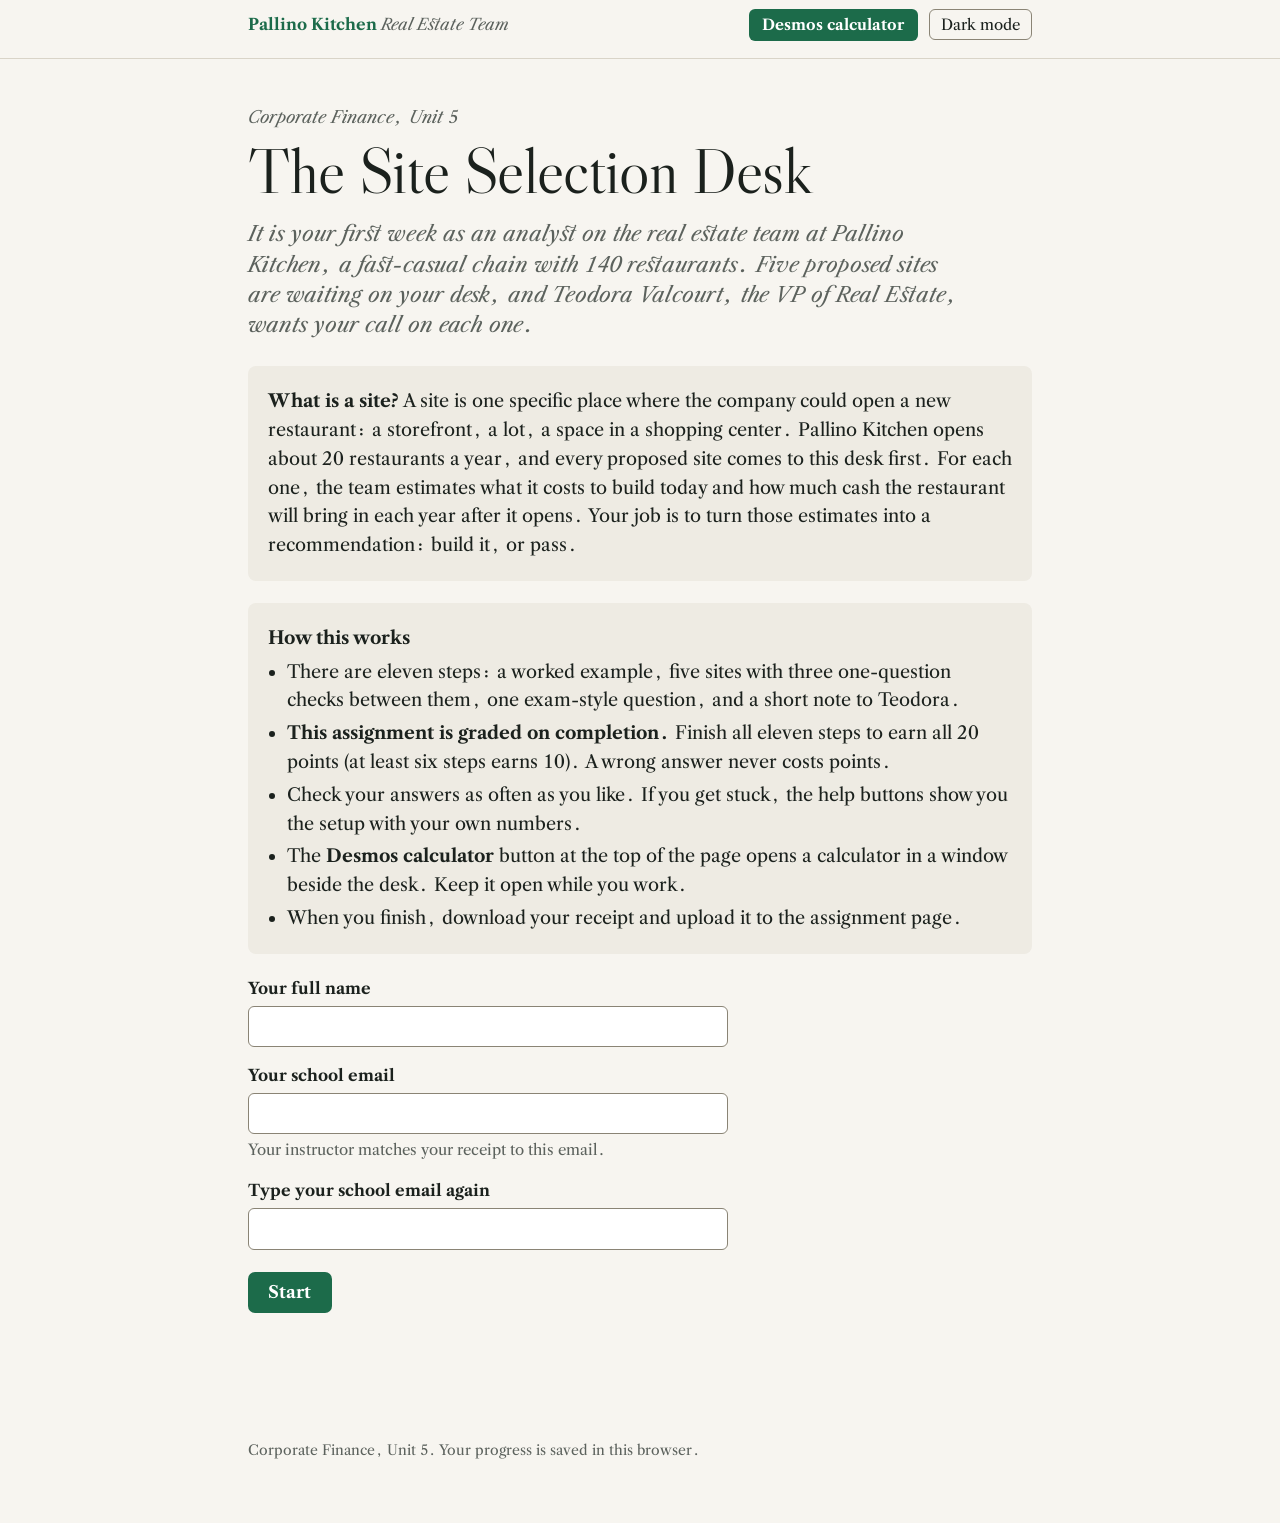
==== commit 126b179f: "Calculator: the Desmos scientific calculator opens in a window beside the desk; in-page keypad retir" ====
--- a/index.html
+++ b/index.html
@@ -35,8 +35,7 @@
 .brand b{font-style:normal;color:var(--brand);font-weight:700}
 .btn-quiet{font:15px var(--serif);background:none;border:1px solid var(--line-strong);color:var(--ink);border-radius:6px;padding:.3rem .7rem;cursor:pointer}
 .btn-quiet[aria-pressed="true"]{background:var(--ink);color:var(--bg);border-color:var(--ink)}
-.btn-calc{font:700 15px var(--serif);background:var(--brand);color:var(--brand-ink);border:0;border-radius:6px;padding:.4rem .85rem;cursor:pointer}
-aside.calc.inline{position:static;width:auto;max-width:30rem;box-shadow:none;margin:1.2rem 0 .4rem;border-color:var(--brand)}
+.btn-calc{text-decoration:none;display:inline-block;font:700 15px var(--serif);background:var(--brand);color:var(--brand-ink);border:0;border-radius:6px;padding:.4rem .85rem;cursor:pointer}
 nav.steps{max-width:820px;margin:0 auto;padding:0 1.1rem .55rem;overflow-x:auto}
 nav.steps ol{display:flex;flex-wrap:wrap;gap:6px;list-style:none;margin:0;padding:0}
 nav.steps button{font:14px var(--serif);border:1.5px solid var(--line-strong);background:var(--surface);color:var(--ink);border-radius:999px;padding:.2rem .7rem;cursor:pointer}
@@ -125,18 +124,24 @@
 ul.check .st.ok{color:var(--ok)}ul.check .st.no{color:var(--bad)}
 .points{font:400 44px/1 var(--display);margin:.2rem 0 .6rem}
 .wc{font-size:14px;color:var(--muted)}
-/* calculator */
-aside.calc{position:fixed;right:14px;bottom:14px;z-index:8;width:min(330px,calc(100vw - 28px));background:var(--surface);border:1.5px solid var(--line-strong);border-radius:12px;box-shadow:0 8px 30px rgba(0,0,0,.18);padding:.8rem}
-aside.calc h2{font:700 16px var(--serif);margin:0}
-.calc-top{display:flex;justify-content:space-between;align-items:center;margin-bottom:.5rem}
-.calc input{width:100%;font:500 17px var(--mono);padding:.45rem .55rem;border:1.5px solid var(--line-strong);border-radius:6px;background:var(--bg);color:var(--ink)}
-.calc-out{font:500 20px var(--mono);min-height:1.6em;margin:.4rem 0;text-align:right;word-break:break-all}
-.calc-err{font-size:14px;color:var(--bad);min-height:1.2em}
-.keys{display:grid;grid-template-columns:repeat(5,1fr);gap:5px}
-.keys button{font:500 16px var(--mono);padding:.45rem 0;border:1px solid var(--line);border-radius:6px;background:var(--panel);color:var(--ink);cursor:pointer}
-.keys button.op{background:var(--brand-tint)}
-.keys button.eq{background:var(--brand);color:var(--brand-ink);border-color:var(--brand)}
+/* calculator: a link to Desmos */
+.calc-strip{margin:1.1rem 0 .4rem;padding:.6rem .8rem;border-left:4px solid var(--brand);background:var(--panel);border-radius:0 8px 8px 0}
+.calc-strip .small{margin:.45rem 0 0}
 footer{max-width:820px;margin:0 auto;padding:0 1.1rem 3rem;font-size:14px;color:var(--muted)}
+.pager{display:flex;justify-content:space-between;align-items:center;gap:.75rem;flex-wrap:wrap;margin:1.75rem 0 0;padding-top:1.1rem;border-top:1px solid var(--line)}.pager[hidden]{display:none}
+#nextRow{display:none}
+.practice-banner{background:var(--hint-tint);border-left:4px solid var(--hint);padding:.6rem .9rem;border-radius:6px;margin:0 0 1rem}
+/* 2026-11-06 (Samuel's 11/05 desk rules): worked example per site, each answer field under its own question */
+details.example{background:var(--brand-tint);border-left:4px solid var(--brand);border-radius:8px;padding:.55rem 1rem .6rem;margin:1rem 0}
+details.example summary{cursor:pointer;font-weight:700;font-size:16px;color:var(--brand)}
+details.example .ex-body{font-size:16.5px}
+details.example .ex-body p{margin:.3rem 0}
+.part>p:first-child{margin-top:0}
+.part>.field,.part>fieldset,.part>.tw{margin-top:.6rem}
+.part+.part{border-top:1px solid var(--line);padding-top:1rem}
+.part .tw table.cf{margin-top:.2rem}
+table.cf tfoot td[colspan]{font-family:var(--serif);font-size:15px;line-height:1.35}
+table.cf th small{display:block;font-weight:400;color:var(--muted)}
 </style>
 </head>
 <body>
@@ -144,7 +149,7 @@
 <header class="bar">
   <div class="bar-in">
     <div class="brand" id="brand"></div>
-    <button class="btn-calc" id="calcBtn" type="button" aria-pressed="false" aria-controls="calc"><span aria-hidden="true">🧮</span> Calculator</button>
+    <a class="btn-calc desmos-open" id="calcBtn" href="https://www.desmos.com/scientific" target="desmos" rel="noopener">Desmos calculator<span class="sr-only"> (opens in a new window)</span></a>
     <button class="btn-quiet" id="themeBtn" type="button" aria-pressed="false">Dark mode</button>
   </div>
   <nav class="steps" aria-label="Steps"><ol id="stepNav"></ol></nav>
@@ -153,16 +158,6 @@
 <main id="main" tabindex="-1">
   <div id="view"></div>
 </main>
-<aside class="calc" id="calc" hidden aria-labelledby="calcTitle">
-  <div class="calc-top"><h2 id="calcTitle">Calculator</h2><button class="btn-quiet" type="button" id="calcClose">Close</button></div>
-  <label class="sr-only" for="calcIn">Expression</label>
-  <input id="calcIn" autocomplete="off" spellcheck="false" placeholder="330000/(1.08)^5">
-  <p class="calc-out" id="calcOut" aria-live="polite"></p>
-  <p class="calc-err" id="calcErr"></p>
-  <div class="keys" id="keys"></div>
-  <p class="small" style="margin:.5rem 0 0">Type or tap. <b>^</b> raises to a power, so 1/(1.08)^5 is the year 5 discount factor at 8%. Prefer Desmos? <a href="https://www.desmos.com/scientific" target="_blank" rel="noopener">Open the Desmos scientific calculator</a> in a new tab.</p>
-  <div class="actions" style="margin-top:.4rem"><button class="btn small secondary" type="button" id="calcCopy">Copy the result</button></div>
-</aside>
 <footer><p>Corporate Finance, Unit 5. Your progress is saved in this browser.</p></footer>
 <div class="sr-only" aria-live="polite" id="announce"></div>
 <script src="desk-core.js"></script>
@@ -221,60 +216,34 @@
 setTheme(store.get(KEY + ':theme') || (window.matchMedia && matchMedia('(prefers-color-scheme: dark)').matches ? 'dark' : 'light'));
 themeBtn.addEventListener('click', () => setTheme(document.documentElement.getAttribute('data-theme') === 'dark' ? 'light' : 'dark'));
 
-// ---------- calculator ----------
-const calcEl = $('#calc'), calcIn = $('#calcIn'), calcOut = $('#calcOut'), calcErr = $('#calcErr'), calcBtn = $('#calcBtn');
-let lastCalc = null;
-function openCalc(show) {
-  calcEl.hidden = !show; calcBtn.setAttribute('aria-pressed', String(show));
-  if (show) { if (calcEl.classList.contains('inline')) calcEl.scrollIntoView({ block: 'center', behavior: 'smooth' }); calcIn.focus({ preventScroll: true }); }
-}
+// ---------- calculator: Desmos (Samuel, 11/10) ----------
+// The Desmos scientific calculator opens in its own window beside the desk; the in-page keypad was retired.
+// Embedding Desmos inside the page needs a paid licence; linking out is free. If the popup is blocked, the link opens a tab.
+const DESMOS = 'https://www.desmos.com/scientific';
+function openDesmos(e) {
+  const W = 440, sc = window.screen || {}, aw = sc.availWidth || 1280, ah = sc.availHeight || 800;
+  const left = Math.max(0, (sc.availLeft || 0) + aw - W), top = sc.availTop || 0;
+  let w = null; try { w = window.open(DESMOS, 'desmos', `popup,width=${W},height=${Math.min(ah, 760)},left=${left},top=${top}`); } catch (err) { w = null; }
+  if (w) { e.preventDefault(); try { w.opener = null; w.focus(); } catch (err) { /* cross-origin */ } }
+}
+document.addEventListener('click', (e) => { const a = e.target.closest && e.target.closest('a.desmos-open'); if (a) openDesmos(e); });
 function dockCalc(slot) {
-  // On site steps the calculator sits open inside the page; elsewhere it floats and starts closed.
-  if (slot) { slot.appendChild(calcEl); calcEl.classList.add('inline'); calcEl.hidden = false; calcBtn.setAttribute('aria-pressed', 'true'); }
-  else { document.body.appendChild(calcEl); calcEl.classList.remove('inline'); calcEl.hidden = true; calcBtn.setAttribute('aria-pressed', 'false'); }
-}
-calcBtn.addEventListener('click', () => openCalc(calcEl.classList.contains('inline') ? true : calcEl.hidden));
-$('#calcClose').addEventListener('click', () => { openCalc(false); calcBtn.focus(); });
-function runCalc() {
-  const r = D.calc(calcIn.value);
-  if (!calcIn.value.trim()) { calcOut.textContent = ''; calcErr.textContent = ''; lastCalc = null; return; }
-  if (r.ok) { lastCalc = r.value; calcOut.textContent = '= ' + r.value.toLocaleString('en-US', { maximumFractionDigits: 6 }); calcErr.textContent = ''; }
-  else { lastCalc = null; calcErr.textContent = r.err; }
-}
-calcIn.addEventListener('input', runCalc);
-calcIn.addEventListener('keydown', (e) => { if (e.key === 'Enter') { e.preventDefault(); if (lastCalc != null) { calcIn.value = String(+lastCalc.toFixed(6)); runCalc(); } } });
-const KEYS = ['7', '8', '9', '(', ')', '4', '5', '6', '×', '÷', '1', '2', '3', '+', '−', '0', '.', '^', '⌫', '=', 'C'];
-KEYS.forEach((k) => {
-  const b = document.createElement('button'); b.type = 'button'; b.textContent = k;
-  if ('×÷+−^()'.includes(k)) b.className = 'op';
-  if (k === '=') b.className = 'eq';
-  b.setAttribute('aria-label', { '×': 'times', '÷': 'divided by', '−': 'minus', '^': 'to the power of', '⌫': 'delete', 'C': 'clear', '=': 'equals' }[k] || k);
-  b.addEventListener('click', () => {
-    if (k === 'C') calcIn.value = '';
-    else if (k === '⌫') calcIn.value = calcIn.value.slice(0, -1);
-    else if (k === '=') { if (lastCalc != null) calcIn.value = String(+lastCalc.toFixed(6)); }
-    else calcIn.value += k;
-    runCalc();
-  });
-  $('#keys').appendChild(b);
-});
-$('#calcCopy').addEventListener('click', async () => {
-  if (lastCalc == null) return;
-  const txt = String(Math.round(lastCalc * 10000) / 10000);
-  try { await navigator.clipboard.writeText(txt); $('#calcCopy').textContent = 'Copied ' + txt; } catch (e) { $('#calcCopy').textContent = txt; }
-  setTimeout(() => { $('#calcCopy').textContent = 'Copy the result'; }, 1800);
-});
+  if (!slot) return;
+  slot.innerHTML = `<div class="calc-strip"><a class="btn small secondary desmos-open" href="${DESMOS}" target="desmos" rel="noopener">Open the Desmos calculator<span class="sr-only"> (opens in a new window)</span></a>
+    <p class="small">For example, 330000/(1.08)^5 is $330,000 in year 5 brought back at 8%. In Desmos, typing <b>/</b> starts a fraction, and everything you type next goes under the line until you press <b>→</b>.</p></div>`;
+}
 
 // ---------- state ----------
 let S = { name: '', email: '', sites: [], log: {}, memo: '', at: 'start' };
 function blankLog() { const l = {}; D.STEPS.forEach((s) => { l[s.id] = { done: false, attempts: 0, help: 0 }; }); return l; }
-function saveState() { store.set(KEY + ':' + D.seedFor(S.email), { name: S.name, email: S.email, log: S.log, memo: S.memo, at: S.at }); store.set(KEY + ':last', S.email); }
+function saveState() { if (S.practice) return; store.set(KEY + ':' + D.seedFor(S.email), { name: S.name, email: S.email, log: S.log, memo: S.memo, memoDraft: S.memoDraft, at: S.at }); store.set(KEY + ':last', S.email); }
 function startFor(name, email) {
   S.name = name.trim(); S.email = D.normEmail(email); S.sites = D.buildSites(S.email);
   const saved = store.get(KEY + ':' + D.seedFor(S.email));
   S.log = saved && saved.log ? saved.log : blankLog();
   D.STEPS.forEach((s) => { if (!S.log[s.id]) S.log[s.id] = { done: false, attempts: 0, help: 0 }; });
   S.memo = saved && saved.memo ? saved.memo : '';
+  S.memoDraft = saved && saved.memoDraft != null ? saved.memoDraft : S.memo; // what the box shows; S.memo is what the receipt carries
   if (saved && saved.name && !name.trim()) S.name = saved.name;
   S.at = saved && saved.at ? saved.at : 'walk';
   saveState();
@@ -300,8 +269,19 @@
   });
   const cur = ol.querySelector('[aria-current]'); if (cur && cur.scrollIntoView) cur.scrollIntoView({ block: 'nearest', inline: 'nearest' });
 }
+function renderPager(id) {
+  let pg = document.getElementById('pager');
+  if (!pg) { pg = document.createElement('nav'); pg.id = 'pager'; pg.className = 'pager'; pg.setAttribute('aria-label', 'Previous and next step'); view.after(pg); }
+  const all = D.STEPS.map((s) => ({ id: s.id, label: s.label })).concat([{ id: 'receipt', label: 'Receipt' }]);
+  const i = all.findIndex((s) => s.id === id);
+  if (i < 0) { pg.hidden = true; pg.innerHTML = ''; return; }
+  const prev = i > 0 ? all[i - 1] : null, next = i < all.length - 1 ? all[i + 1] : null;
+  pg.hidden = false;
+  pg.innerHTML = (prev ? `<button type="button" class="btn secondary" data-go="${prev.id}">← Previous: ${esc(prev.label)}</button>` : '<span></span>')
+    + (next ? `<button type="button" class="btn" data-go="${next.id}">Next: ${esc(next.label)} →</button>` : '');
+  pg.querySelectorAll('[data-go]').forEach((b) => b.addEventListener('click', () => go(b.dataset.go)));
+}
 function go(id) {
-  dockCalc(null);
   if (!S.email) return showStart();
   S.at = id; saveState();
   if (id === 'walk') showWalk();
@@ -309,7 +289,8 @@
   else if (id === 'memo') showMemo();
   else if (id === 'receipt') showReceipt();
   else showSite(siteById(id));
-  renderNav();
+  renderNav(); renderPager(id);
+  if (S.practice) view.insertAdjacentHTML('afterbegin', `<p class="practice-banner"><b>Practice round ${S.practice}.</b> New numbers, not graded. Your receipt is unchanged.</p>`);
   $('#main').focus({ preventScroll: true });
   window.scrollTo(0, 0);
 }
@@ -319,6 +300,7 @@
 
 // ---------- start ----------
 function showStart() {
+  if (document.getElementById('pager')) document.getElementById('pager').hidden = true;
   S.at = 'start';
   const last = store.get(KEY + ':last');
   const lastSaved = last ? store.get(KEY + ':' + D.seedFor(last)) : null;
@@ -335,7 +317,7 @@
         <li>There are eleven steps: a worked example, five sites with three one-question checks between them, one exam-style question, and a short note to ${esc(ST.vp.split(' ')[0])}.</li>
         <li><b>This assignment is graded on completion.</b> Finish all eleven steps to earn all ${D.POINTS} points (at least six steps earns ${D.POINTS / 2}). A wrong answer never costs points.</li>
         <li>Check your answers as often as you like. If you get stuck, the help buttons show you the setup with your own numbers.</li>
-        <li>A calculator opens next to every site, and the <b>Calculator</b> button at the top of the page brings it back anytime.</li>
+        <li>The <b>Desmos calculator</b> button at the top of the page opens a calculator in a window beside the desk. Keep it open while you work.</li>
         <li>When you finish, download your receipt and upload it to the assignment page.</li>
       </ul>
     </div>
@@ -420,10 +402,11 @@
     e.preventDefault();
     const c = $('input[name=q]:checked'); const fb = $('#fb');
     if (!c) { fb.className = 'fb bad'; fb.textContent = 'Choose an answer.'; return; }
-    L.choice = Number(c.value); L.attempts = (L.attempts || 0) + 1;
-    const ok = D.judgeQuiz(step.quiz, L.choice).ok;
-    fb.className = 'fb ' + (ok ? 'ok' : 'bad'); fb.textContent = q.why[L.choice];
-    if (ok) { markDone(step.id); $('#nextRow').hidden = false; $('#nextBtn').focus(); }
+    const pick = Number(c.value); L.attempts = (L.attempts || 0) + 1;
+    const ok = D.judgeQuiz(step.quiz, pick).ok;
+    if (ok || !L.done) L.choice = pick; // a finished check keeps its right answer
+    fb.className = 'fb ' + (ok ? 'ok' : 'bad'); fb.textContent = q.why[pick] + (!ok && L.done ? ' Your earlier right answer is still saved.' : '');
+    if (ok) { markDone(step.id); $('#nextRow').hidden = false; (document.querySelector('#pager [data-go]:not(.secondary)') || $('#nextBtn')).focus(); }
     $('#att').textContent = 'Checks so far: ' + L.attempts;
     saveState();
   });
@@ -431,24 +414,51 @@
 }
 
 // ---------- site copy ----------
+// Each site: body (the facts), example (a 2 to 4 line worked example with fixed round numbers that no student's site uses),
+// and its questions, each rendered directly above its own answer field.
 function siteCopy(s) {
   const n = (s.flows || s.bFlows).length - 1;
   switch (s.id) {
     case 's1': return { title: `Site 1: ${s.city}`, place: 'A former bank branch on a busy corner, with the drive-thru lane still in place.', body: `
-      <p>Converting the branch costs <b>${fmt(-s.flows[0])}</b> today. The restaurant should bring in <b>${fmt(s.flows[1])}</b> of cash at the end of each year for ${n} years. Our required return is <b>${pct(s.r)}</b>.</p>
-      <p>Fill in the present value of each year’s cash flow, just like the worked example. The table adds them up and subtracts the cost for you. Then make the call.</p>` };
+      <p>Converting the branch costs <b>${fmt(-s.flows[0])}</b> today. The restaurant should bring in <b>${fmt(s.flows[1])}</b> of cash at the end of each year for ${n} years. Our required return is <b>${pct(s.r)}</b>.</p>`,
+      example: `<p>Year 2 cash of $100,000, required return 5%.</p>
+        <p>Discount factor = 1 ÷ 1.05² = 0.9070.</p>
+        <p>Present value = cash flow × discount factor = $100,000 × 0.9070 = $90,700.</p>
+        <p>NPV = sum of the present values − cost today. Above zero, build; below zero, pass.</p>`,
+      tableQ: `<p><b>1. What is each year’s present value?</b> Type it in the Present value column: cash flow × discount factor. The table adds them up and subtracts the cost for you.</p>`,
+      choiceQ: '2. Should we build this site?' };
     case 's2': return { title: `Site 2: ${s.city}`, place: 'An end unit in a brand-new shopping center that is still signing tenants.', body: `
       <p>Until the rest of the center opens, traffic will be light, so the first two years bring in less cash. It costs <b>${fmt(-s.flows[0])}</b> to build today. Our required return is <b>${pct(s.r)}</b>.</p>
-      <p>Find the NPV and make the call. The present value column is there if you want it: fill it in and the table gives you the NPV.</p>` };
+      <p>The Present value column is optional. Fill it in and the table works out the NPV for you.</p>`,
+      example: `<p>Cost $100,000 today, then $40,000 in year 1 and $80,000 in year 2, required return 5%.</p>
+        <p>Year 1: $40,000 × 0.9524 = $38,096.</p>
+        <p>Year 2: $80,000 × 0.9070 = $72,560.</p>
+        <p>NPV = $38,096 + $72,560 − $100,000 = $10,656. Above zero, so build.</p>`,
+      valueQ: `1. What is this site’s NPV at ${pct(s.r)}?`, choiceQ: '2. Should we build this site?' };
     case 's3': return { title: `Site 3: ${s.city}`, place: 'A ground-floor space across the street from a twelve-screen movie theater.', body: `
       <p>Last year, when our required return was ${pct(s.r0)}, the team valued this site at an NPV of <b>${fmt(s.oldNpv)}</b> and planned to build it. Since then interest rates have gone up, and our investors now expect <b>${pct(s.r)}</b>. The estimates have not changed: it costs <b>${fmt(-s.flows[0])}</b> today and brings in <b>${fmt(s.flows[1])}</b> a year for ${n} years.</p>
-      <p>Recompute the NPV at ${pct(s.r)}. Should we still build it? The discount factors are not filled in this time. In the calculator, the year 2 factor is <code>1/(1+${(s.r).toFixed(2).replace(/0$/, '')})^2</code>.</p>` };
+      <p>The discount factors are not filled in this time. In Desmos, the year 2 factor is <code>1/(1+${(s.r).toFixed(2).replace(/0$/, '')})^2</code>.</p>`,
+      example: `<p>Cost $180,000 today, then $100,000 a year for 2 years.</p>
+        <p>At 5%: $100,000 × 0.9524 + $100,000 × 0.9070 − $180,000 = $5,940.</p>
+        <p>At 15%: $100,000 × 0.8696 + $100,000 × 0.7561 − $180,000 = −$17,430.</p>
+        <p>Same cash, higher required return: the NPV falls, here from above zero to below it.</p>`,
+      valueQ: `1. What is this site’s NPV at ${pct(s.r)}?`, choiceQ: '2. Should we still build it?' };
     case 's4': return { title: `Site 4: two sites, one lease`, place: `Two locations in ${s.city} are competing for the same lease budget, so we can take only one.`, body: `
       <p><b>Site A</b> is a college food court: busy at first, but a competitor opens across the street in year 3 and the lease ends after 4 years. <b>Site B</b> is a highway travel plaza with steady traffic for 6 years. Each costs <b>${fmt(-s.aFlows[0])}</b> today. Our required return is <b>${pct(s.r)}</b>.</p>
-      <p>Site A pays back its cost in ${s.aPayback.toFixed(1)} years, and Site B in ${s.bPayback.toFixed(1)}. The team has already found Site A’s NPV: <b>${fmt(s.aNpv)}</b>. Find Site B’s NPV and pick one.</p>` };
+      <p>Site A pays back its cost in ${s.aPayback.toFixed(1)} years, and Site B in ${s.bPayback.toFixed(1)}. The team has already found Site A’s NPV: <b>${fmt(s.aNpv)}</b>.</p>`,
+      example: `<p>Projects X and Y each cost $100,000 today. The required return is 5%, and we can take only one.</p>
+        <p>X brings in $55,000 a year for 2 years: NPV = $55,000 × (0.9524 + 0.9070) − $100,000 = $2,267.</p>
+        <p>Y brings in $45,000 a year for 3 years: NPV = $45,000 × (0.9524 + 0.9070 + 0.8638) − $100,000 = $22,544.</p>
+        <p>Take the one with the higher NPV: Y.</p>`,
+      valueQ: `1. What is Site B’s NPV at ${pct(s.r)}?`, choiceQ: '2. Which site do we take?' };
     case 's5': return { title: `Site 5: ${s.city}`, place: 'A concourse space at the regional airport, on an 8-year lease.', body: `
       <p>Investors often ask for a site’s <b>break-even rate</b>: the required return at which its NPV is exactly zero. Finance calls it the <b>internal rate of return (IRR)</b>. If a site’s IRR is above the return we require, the site clears the bar.</p>
-      <p>This site costs <b>${fmt(-s.flows[0])}</b> and brings in <b>${fmt(s.flows[1])}</b> a year for ${n} years. Drag the rate and watch the NPV. Which rate is closest to the site’s IRR?</p>` };
+      <p>This site costs <b>${fmt(-s.flows[0])}</b> and brings in <b>${fmt(s.flows[1])}</b> a year for ${n} years. Drag the rate and watch the NPV.</p>`,
+      example: `<p>Cost $150,000 today, then $60,000 in year 1 and $144,000 in year 2. Try a rate of 20%.</p>
+        <p>Year 1: $60,000 ÷ 1.20 = $50,000.</p>
+        <p>Year 2: $144,000 ÷ 1.20² = $100,000.</p>
+        <p>NPV = $50,000 + $100,000 − $150,000 = $0, so the IRR is 20%.</p>`,
+      choiceQ: 'Which rate is closest to this site’s IRR?' };
   }
 }
 function praise(s) {
@@ -466,19 +476,21 @@
   const L = S.log[s.id], m = siteCopy(s), idx = D.STEPS.findIndex((x) => x.id === s.id) + 1;
   let html = `<p class="kicker">Step ${idx} of ${D.STEPS.length} · ${esc(D.STEPS[idx - 1].label)}</p>
     <article class="memo" aria-labelledby="t">${memoHead(L.done)}
-      <h2 id="t">${esc(m.title)}</h2><p class="place">${esc(m.place)}</p>${m.body}`;
-  if (s.kind === 'guided') html += guidedTable(s, L);
+      <h2 id="t">${esc(m.title)}</h2><p class="place">${esc(m.place)}</p>${m.body}
+      <details class="example" open><summary>Worked example</summary><div class="ex-body">${m.example}</div></details>`;
+  // Each question sits right above its own answer field. The calculator sits right under the table the student works in.
   if (s.kind === 'npv') html += scratchTable(s.flows, s.r, s.showFactors, 'Cash flows for this site');
   if (s.kind === 'choose') html += `<div class="pair">${plainTable(s.aFlows, 'Site A: college food court')}${plainTable(s.bFlows, 'Site B: highway travel plaza')}</div>` + scratchTable(s.bFlows, s.r, false, 'Work space for Site B (optional)');
   if (s.kind === 'irr') html += irrBlock();
-  if (s.kind !== 'irr') html += '<div id="calcSlot"></div>';
+  if (s.kind === 'npv' || s.kind === 'choose') html += '<div id="calcSlot"></div>';
   html += `<form class="ask" id="ask" novalidate>`;
-  if (s.kind === 'npv' || s.kind === 'choose') html += `<div><label for="val">${s.kind === 'choose' ? 'NPV of Site B' : s.id === 's3' ? 'NPV at ' + pct(s.r) : 'NPV'}</label>
+  if (s.kind === 'guided') html += `<div class="part">${m.tableQ}${guidedTable(s, L)}<div id="calcSlot"></div></div>`;
+  if (s.kind === 'npv' || s.kind === 'choose') html += `<div class="part"><label for="val">${esc(m.valueQ)}</label>
     <input class="money" id="val" inputmode="decimal" autocomplete="off" placeholder="$0" value="${L.value ? esc(L.value) : ''}" aria-describedby="valHelp">
-    <p class="field-help" id="valHelp">Round to the nearest dollar. Start a negative amount with a minus sign. Answers within about 0.1% count as correct.</p></div>`;
-  if (s.decision === 'build' || s.decision === 'pass') html += radios('dec', 'Your call', [['build', 'Build it'], ['pass', 'Pass on it']], L.choice);
-  if (s.kind === 'choose') html += radios('dec', 'Which site do we take?', [['A', 'Site A'], ['B', 'Site B']], L.choice);
-  if (s.kind === 'irr') html += radios('dec', 'The rate closest to this site’s IRR', s.options.map((o) => [String(o), o + '%']), L.choice);
+    <p class="field-help" id="valHelp">Round to the nearest dollar. Start a negative amount with a minus sign.</p></div>`;
+  if (s.decision === 'build' || s.decision === 'pass') html += `<div class="part">${radios('dec', esc(m.choiceQ), [['build', 'Build it'], ['pass', 'Pass on it']], L.choice)}</div>`;
+  if (s.kind === 'choose') html += `<div class="part">${radios('dec', esc(m.choiceQ), [['A', 'Site A'], ['B', 'Site B']], L.choice)}</div>`;
+  if (s.kind === 'irr') html += `<div class="part">${radios('dec', esc(m.choiceQ), s.options.map((o) => [String(o), o + '%']), L.choice)}</div>`;
   html += `<div class="actions"><button class="btn" type="submit">Check</button>
       <span class="attempts" id="att">${L.attempts ? 'Checks so far: ' + L.attempts : ''}</span></div>
     <div class="fb" id="fb" aria-live="polite"></div>
@@ -503,11 +515,11 @@
     return `<tr><td>${t}${t === 0 ? '<span class="today"> (today)</span>' : ''}</td><td class="${cf < 0 ? 'neg' : ''}">${fmt(cf)}</td><td>${f4(f)}</td><td>${inp}</td></tr>`;
   }).join('');
   return `<div class="tw"><table class="cf"><caption>Cash flows for this site, required return ${pct(s.r)}</caption>
-    <thead><tr><th scope="col">Year</th><th scope="col">Cash flow</th><th scope="col">Discount factor</th><th scope="col">Present value</th></tr></thead>
+    <thead><tr><th scope="col">Year</th><th scope="col">Cash flow</th><th scope="col">Discount factor</th><th scope="col">Present value<small>cash flow × discount factor</small></th></tr></thead>
     <tbody>${body}</tbody>
-    <tfoot><tr class="total"><td colspan="3">Value today of the cash coming in (years 1 to ${s.flows.length - 1})</td><td id="inTotal">$0</td></tr>
+    <tfoot><tr class="total"><td colspan="3">Value today of the cash coming in (sum of the present values, years 1 to ${s.flows.length - 1})</td><td id="inTotal">$0</td></tr>
       <tr><td colspan="3">Cost today (year 0)</td><td class="neg">${fmt(s.flows[0])}</td></tr>
-      <tr class="total hl"><td colspan="3"><b>NPV</b></td><td id="npvTotal"><b>$0</b></td></tr></tfoot></table></div>
+      <tr class="total hl"><td colspan="3"><b>NPV</b> = value today of the cash coming in − cost today</td><td id="npvTotal"><b>$0</b></td></tr></tfoot></table></div>
     <p class="small" id="y0note">Year 0 is filled in for you: the cost is paid today, its factor is 1, so its present value is the full cost.</p>`;
 }
 function plainTable(flows, caption) {
@@ -519,9 +531,9 @@
     return `<tr><td>${t}${t === 0 ? '<span class="today"> (today)</span>' : ''}</td><td class="${cf < 0 ? 'neg' : ''}">${fmt(cf)}</td><td>${showFactors ? f4(f) : ''}</td>
       <td>${t === 0 ? `<input value="${fmt(cf).replace('−', '-')}" readonly aria-label="Present value, year 0">` : `<label class="sr-only" for="sp${t}">Present value, year ${t} (optional)</label><input id="sp${t}" class="spin" inputmode="decimal" autocomplete="off">`}</td></tr>`;
   }).join('');
-  return `<div class="tw"><table class="cf"><caption>${esc(caption)}, required return ${pct(r)}${showFactors ? '' : '. Discount factors are not shown this time: find them with the calculator.'}</caption>
-    <thead><tr><th scope="col">Year</th><th scope="col">Cash flow</th><th scope="col">Discount factor</th><th scope="col">Present value (optional)</th></tr></thead>
-    <tbody>${rows}</tbody><tfoot><tr class="total hl"><td colspan="3">NPV from your present values</td><td><span id="spTotal">$0</span></td></tr></tfoot></table></div>
+  return `<div class="tw"><table class="cf"><caption>${esc(caption)}, required return ${pct(r)}${showFactors ? '' : '. Discount factors are not shown this time: find them in Desmos.'}</caption>
+    <thead><tr><th scope="col">Year</th><th scope="col">Cash flow</th><th scope="col">Discount factor</th><th scope="col">Present value (optional)<small>cash flow × discount factor</small></th></tr></thead>
+    <tbody>${rows}</tbody><tfoot><tr class="total hl"><td colspan="3">NPV = sum of the present values, including the year 0 cost</td><td><span id="spTotal">$0</span></td></tr></tfoot></table></div>
     <div class="actions"><button class="btn small secondary" type="button" id="useTotal">Use this NPV in the answer box</button></div>`;
 }
 function irrBlock() {
@@ -541,6 +553,7 @@
 function wireSite(s, L) {
   const form = $('#ask');
   const fb = $('#fb');
+  const rowsNow = () => (s.kind === 'guided' ? [null, ...$$('.pvin').map((x) => x.value)] : null);
   // guided table: live totals
   if (s.kind === 'guided') {
     const upd = () => {
@@ -548,7 +561,8 @@
       $$('.pvin').forEach((x) => { const v = D.parseMoney(x.value); if (isFinite(v)) inS += v; x.classList.remove('good', 'wrong'); const mk = $('#mk' + x.dataset.t); if (mk) mk.textContent = ''; });
       $('#inTotal').textContent = fmt(inS);
       $('#npvTotal').innerHTML = '<b>' + fmt(inS + s.flows[0]) + '</b>';
-      L.rows = [null, ...$$('.pvin').map((x) => x.value)]; saveState();
+      // Once the site is done, edits never overwrite the rows saved for the receipt (only a right Check does).
+      if (!L.done) { L.rows = rowsNow(); saveState(); }
     };
     $$('.pvin').forEach((x) => x.addEventListener('input', upd)); upd();
   }
@@ -597,9 +611,11 @@
     e.preventDefault();
     const val = $('#val') ? $('#val').value : null;
     const ch = (form.querySelector('input[name=dec]:checked') || {}).value || null;
-    const entry = { value: val, choice: ch, rows: L.rows };
-    const res = D.judgeSite(s, entry);
-    L.attempts = (L.attempts || 0) + 1; L.value = val; L.choice = ch;
+    const rows = rowsNow();
+    const res = D.judgeSite(s, { value: val, choice: ch, rows: rows || L.rows });
+    L.attempts = (L.attempts || 0) + 1;
+    // A finished site keeps its right answer: a later wrong Check never overwrites what the receipt carries.
+    if (res.ok || !L.done) { L.value = val; L.choice = ch; if (rows) L.rows = rows; }
     if (s.kind === 'guided' && res.rowRes) {
       res.rowRes.forEach((rr, t) => {
         if (!t) return; const x = $('#pv' + t), mk = $('#mk' + t);
@@ -611,10 +627,10 @@
       markDone(s.id);
       fb.className = 'fb ok'; fb.innerHTML = '<b>Right.</b> ' + praise(s);
       $('#nextRow').hidden = false; $('#helpRow').hidden = true;
-      $('#nextBtn').focus();
+      (document.querySelector('#pager [data-go]:not(.secondary)') || $('#nextBtn')).focus();
     } else {
       L.fails = (L.fails || 0) + 1;
-      fb.className = 'fb bad'; fb.innerHTML = '<b>Not yet.</b> ' + esc(res.msg || 'Check your work and try again.');
+      fb.className = 'fb bad'; fb.innerHTML = '<b>Not yet.</b> ' + esc(res.msg || 'Check your work and try again.') + (L.done ? ' Your earlier right answer is still saved.' : '');
       renderHelp();
     }
     $('#att').textContent = 'Checks so far: ' + L.attempts;
@@ -633,20 +649,22 @@
       <p>Thanks for working through these. I am sending a summary to our CFO on Friday. Write me a short note I can forward: which sites would you build, which would you pass on, and why? One thing the CFO always asks: why not just pick the site that pays back fastest?</p>
       <form id="mf" novalidate>
         <label for="memoText">Your note to ${esc(ST.vp.split(' ')[0])}</label>
-        <textarea id="memoText" aria-describedby="memoHelp">${esc(S.memo)}</textarea>
+        <textarea id="memoText" aria-describedby="memoHelp">${esc(S.memoDraft != null ? S.memoDraft : S.memo)}</textarea>
         <p class="field-help" id="memoHelp">Write 3 to 5 sentences (at least ${D.MEMO_MIN_WORDS} words) in your own words. This step is graded on completion, and the note prints on your receipt. <span class="wc" id="wc"></span></p>
         <div class="actions"><button class="btn" type="submit">Save my note</button></div>
         <div class="fb" id="fb" aria-live="polite"></div>
         <div class="actions" id="nextRow" ${L.done ? '' : 'hidden'}><button class="btn" type="button" id="nextBtn">Go to your receipt</button></div>
       </form></article>`;
   const ta = $('#memoText');
-  const wc = () => { const n = D.wordCount(ta.value); $('#wc').textContent = n + (n === 1 ? ' word' : ' words') + ' so far.'; };
-  ta.addEventListener('input', () => { S.memo = ta.value; saveState(); wc(); }); wc();
+  const wc = () => { const n = D.wordCount(ta.value); $('#wc').textContent = n + (n === 1 ? ' word' : ' words') + ' so far.' + (L.done && ta.value !== S.memo ? ` Your saved note stays on your receipt until this one has at least ${D.MEMO_MIN_WORDS} words.` : ''); };
+  // Once the note is done, a shortened draft never replaces the saved note on the receipt.
+  const keep = () => { S.memoDraft = ta.value; if (!L.done || D.judgeMemo(ta.value).ok) S.memo = ta.value; };
+  ta.addEventListener('input', () => { keep(); saveState(); wc(); }); wc();
   $('#mf').addEventListener('submit', (e) => {
-    e.preventDefault(); S.memo = ta.value;
-    const r = D.judgeMemo(S.memo); const fb = $('#fb');
-    if (r.ok) { markDone('memo'); fb.className = 'fb ok'; fb.innerHTML = '<b>Saved.</b> Your note will print on your receipt.'; $('#nextRow').hidden = false; }
-    else { fb.className = 'fb bad'; fb.textContent = `Your note has ${r.words} words. Write at least ${D.MEMO_MIN_WORDS}: name the sites you would build and the ones you would pass on, and say why.`; }
+    e.preventDefault(); keep();
+    const r = D.judgeMemo(ta.value); const fb = $('#fb');
+    if (r.ok) { S.memo = ta.value; markDone('memo'); fb.className = 'fb ok'; fb.innerHTML = '<b>Saved.</b> Your note will print on your receipt.'; $('#nextRow').hidden = false; wc(); }
+    else { fb.className = 'fb bad'; fb.textContent = `Your note has ${r.words} words. Write at least ${D.MEMO_MIN_WORDS}: name the sites you would build and the ones you would pass on, and say why.` + (L.done ? ' Your earlier note is still saved.' : ''); }
     saveState();
   });
   $('#nextBtn').addEventListener('click', () => go('receipt'));
@@ -663,11 +681,12 @@
 async function makeReceiptBlob() {
   const payload = D.makePayload(S.name, S.email, S.log, S.memo);
   const done = doneCount(), pts = D.pointsFor(done);
-  const canvas = document.createElement('canvas'); canvas.width = 1200; canvas.height = 1100;
+  const rowsN = Math.ceil(D.STEPS.length / 5), H = 1000 + rowsN * 92, ny = 430 + rowsN * 92 + 40;
+  const canvas = document.createElement('canvas'); canvas.width = 1200; canvas.height = H;
   const g = canvas.getContext('2d');
-  g.fillStyle = '#F7F5F0'; g.fillRect(0, 0, 1200, 1100);
-  g.strokeStyle = '#1C6B4A'; g.lineWidth = 6; g.strokeRect(24, 24, 1152, 1052);
-  g.lineWidth = 1.5; g.strokeRect(38, 38, 1124, 1024);
+  g.fillStyle = '#F7F5F0'; g.fillRect(0, 0, 1200, H);
+  g.strokeStyle = '#1C6B4A'; g.lineWidth = 6; g.strokeRect(24, 24, 1152, H - 48);
+  g.lineWidth = 1.5; g.strokeRect(38, 38, 1124, H - 76);
   g.fillStyle = '#1C6B4A'; g.font = 'italic 24px Georgia, serif'; g.fillText(ST.company + ' ' + ST.team + '  ·  Corporate Finance, Unit 5', 80, 100);
   g.fillStyle = '#1B211D'; g.font = '58px Georgia, serif'; g.fillText('The Site Selection Desk', 80, 172);
   g.font = '34px Georgia, serif'; g.fillText(S.name, 80, 236);
@@ -677,28 +696,42 @@
   g.fillStyle = '#FFFFFF'; g.font = 'bold 44px Georgia, serif'; g.fillText('Points: ' + pts + ' / ' + D.POINTS, 108, 370);
   g.font = '24px Georgia, serif'; g.textAlign = 'right'; g.fillText(done + ' of ' + D.STEPS.length + ' steps complete · graded on completion', 1092, 366); g.textAlign = 'left';
   // steps
+  const fit = (g, txt, max, px) => { let s = px; do { g.font = 'bold ' + s + 'px Georgia, serif'; s -= 1; } while (g.measureText(txt).width > max && s >= 12); };
   D.STEPS.forEach((s, k) => {
     const col = k % 5, row = Math.floor(k / 5), x = 80 + col * 209, y = 430 + row * 92, l = S.log[s.id];
     g.fillStyle = l.done ? '#E0F2E5' : '#FBE7E4'; g.fillRect(x, y, 197, 76);
-    g.fillStyle = l.done ? '#1C7340' : '#A8261E'; g.font = 'bold 18px Georgia, serif'; g.fillText((l.done ? '✓ ' : '✗ ') + s.label, x + 16, y + 34);
+    g.fillStyle = l.done ? '#1C7340' : '#A8261E'; const tl = (l.done ? '✓ ' : '✗ ') + s.label; fit(g, tl, 175, 18); g.fillText(tl, x + 16, y + 34);
     g.fillStyle = '#5C625D'; g.font = '18px Georgia, serif'; g.fillText(l.done ? 'complete' : 'not finished', x + 16, y + 60);
   });
   // note
-  g.fillStyle = '#1B211D'; g.font = 'bold 24px Georgia, serif'; g.fillText('Note to the VP of Real Estate', 80, 652);
+  g.fillStyle = '#1B211D'; g.font = 'bold 24px Georgia, serif'; g.fillText('Note to the VP of Real Estate', 80, ny);
   g.font = '21px Georgia, serif'; g.fillStyle = '#1B211D';
   const lines = S.memo.trim() ? wrapLines(g, S.memo, 1040, 9) : ['(no note yet)'];
-  lines.forEach((ln, i) => g.fillText(ln, 80, 686 + i * 29));
+  lines.forEach((ln, i) => g.fillText(ln, 80, ny + 34 + i * 29));
   g.fillStyle = '#5C625D'; g.font = '20px Georgia, serif';
-  g.fillText('Issued ' + new Date(payload.issued).toLocaleString('en-US', { dateStyle: 'long', timeStyle: 'short' }), 80, 958);
-  g.fillStyle = '#1B211D'; g.font = 'bold 26px monospace'; g.fillText('Verification code  ' + D.shortCode(payload.sum), 80, 996);
-  g.fillStyle = '#5C625D'; g.font = '18px Georgia, serif'; g.fillText('Instructors: enter the points shown above. To spot-check, open ' + VERIFY_URL.replace('https://', ''), 80, 1034);
+  g.fillText('Issued ' + new Date(payload.issued).toLocaleString('en-US', { dateStyle: 'long', timeStyle: 'short' }), 80, H - 142);
+  g.fillStyle = '#1B211D'; g.font = 'bold 26px monospace'; g.fillText('Verification code  ' + D.shortCode(payload.sum), 80, H - 104);
+  g.fillStyle = '#5C625D'; g.font = '18px Georgia, serif'; g.fillText('Instructors: enter the points shown above. To spot-check, open ' + VERIFY_URL.replace('https://', ''), 80, H - 66);
   const blob = await new Promise((res) => canvas.toBlob(res, 'image/png'));
   const bytes = new Uint8Array(await blob.arrayBuffer());
   const withText = D.addTextChunk(bytes, D.encodeReceipt(payload));
   return { blob: new Blob([withText], { type: 'image/png' }), url: canvas.toDataURL('image/png'), payload, pts, done };
 }
+function startPractice() {
+  const k = KEY + ':practice:' + D.seedFor(S.email); const round = (Number(store.get(k)) || 0) + 1; store.set(k, round);
+  S.practice = round; S.sites = D.buildSites(S.email + '#practice' + round); S.log = blankLog(); go('s1');
+}
+function endPractice() { const nm = S.name, em = S.email; S.practice = 0; startFor(nm, em); go('receipt'); }
+function showPracticeEnd() {
+  const sites = D.STEPS.filter((s) => /^s\d$/.test(s.id)), done = sites.filter((s) => S.log[s.id].done).length;
+  view.innerHTML = `<p class="kicker">Practice round ${S.practice}</p><h2>You worked ${done} of ${sites.length} sites with new numbers.</h2>
+    <p>Practice rounds are never graded. Your graded receipt is exactly as you left it.</p>
+    <div class="actions"><button class="btn" type="button" id="again">Practice again with new numbers</button><button class="btn secondary" type="button" id="back">Back to my graded receipt</button></div>`;
+  $('#again').addEventListener('click', startPractice); $('#back').addEventListener('click', endPractice);
+}
 async function showReceipt() {
   if (!S.email) return showStart();
+  if (S.practice) return showPracticeEnd();
   const r = await makeReceiptBlob();
   const all = r.done === D.STEPS.length;
   const fileName = 'SiteSelectionDesk_' + (S.name.replace(/[^A-Za-z0-9]+/g, '') || 'Student') + '.png';
@@ -710,7 +743,9 @@
     <div class="actions"><a class="btn" id="dl" download="${fileName}" href="#">Download your receipt</a></div>
     <img class="cert-preview" alt="Receipt preview: ${esc(S.name)}, ${r.pts} of ${D.POINTS} points, ${r.done} of ${D.STEPS.length} steps complete, verification code ${D.shortCode(r.payload.sum)}." src="${r.url}">
     <p class="small">The file is named ${esc(fileName)}. Upload the downloaded file itself, not a screenshot: your instructor’s checker reads data stored inside the file. If you finish more steps later, download a new receipt.</p>
+    <div class="box"><p><b>Want more practice before an exam?</b> Work the sites again with new numbers. Practice rounds are not graded and do not change this receipt.</p><div class="actions"><button class="btn secondary" type="button" id="practice">Practice with new numbers</button></div></div>
     <p class="small">Not you? <a href="#" id="switch">Start over with a different email</a>.</p>`;
+  $('#practice').addEventListener('click', startPractice);
   const a = $('#dl'); a.href = URL.createObjectURL(r.blob);
   $$('button[data-go]').forEach((b) => b.addEventListener('click', () => go(b.dataset.go)));
   $('#switch').addEventListener('click', (e) => { e.preventDefault(); S = { name: '', email: '', sites: [], log: {}, memo: '', at: 'start' }; store.set(KEY + ':last', null); showStart(); });
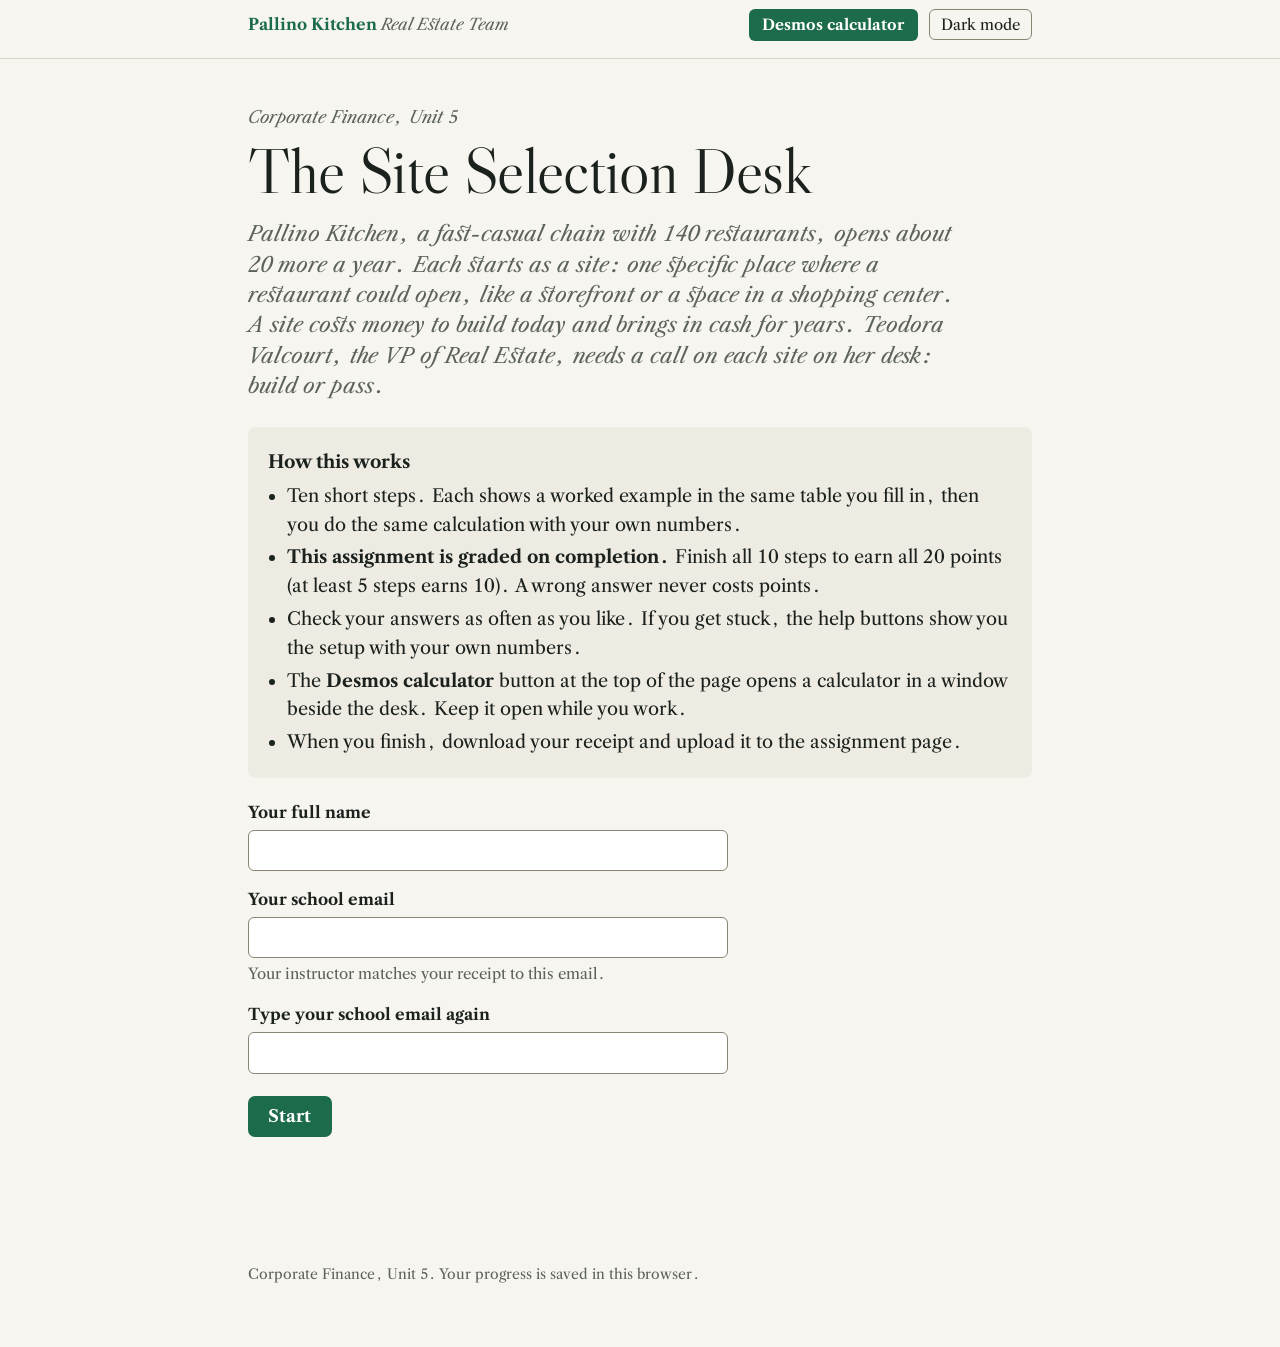
==== commit dc03cacc: "Site Selection Desk v5: ported to the shared engine; worked, faded, own (Unit 9 pattern)" ====
--- a/index.html
+++ b/index.html
@@ -4,793 +4,15 @@
 <meta charset="utf-8">
 <meta name="viewport" content="width=device-width, initial-scale=1">
 <title>The Site Selection Desk</title>
-<meta name="description" content="Corporate Finance, Unit 5. Decide which restaurant sites to build using net present value.">
+<meta name="description" content="Corporate Finance, Unit 5. Decide which proposed restaurant sites to build using net present value, payback and the internal rate of return.">
 <link rel="icon" href="data:,">
 <link rel="preconnect" href="https://fonts.googleapis.com">
 <link rel="preconnect" href="https://fonts.gstatic.com" crossorigin>
 <link href="https://fonts.googleapis.com/css2?family=Libre+Caslon+Display&family=Libre+Caslon+Text:ital,wght@0,400;0,700;1,400&family=IBM+Plex+Mono:wght@400;500&display=swap" rel="stylesheet">
-<style>
-:root{color-scheme:light;
-  --bg:#F7F5F0;--surface:#FFFFFF;--panel:#EEEBE3;--line:#D9D4C8;--line-strong:#8A8475;
-  --ink:#1B211D;--muted:#5C625D;--brand:#1C6B4A;--brand-ink:#FFFFFF;--brand-tint:#E2F0E8;
-  --ok:#1C7340;--ok-tint:#E0F2E5;--bad:#A8261E;--bad-tint:#FBE7E4;--hint:#3B5469;--hint-tint:#E5ECF2;--focus:#1B211D;--hl:#FFF1B8;
-  --serif:'Libre Caslon Text','Iowan Old Style',Georgia,serif;--display:'Libre Caslon Display','Libre Caslon Text',Georgia,serif;
-  --mono:'IBM Plex Mono',ui-monospace,Menlo,Consolas,monospace;}
-:root[data-theme="dark"]{color-scheme:dark;
-  --bg:#121815;--surface:#18201C;--panel:#1F2924;--line:#2F3B35;--line-strong:#71807A;
-  --ink:#E9EEEA;--muted:#AEBAB3;--brand:#7DD49A;--brand-ink:#0F1512;--brand-tint:#1B3326;
-  --ok:#7DD49A;--ok-tint:#173324;--bad:#FF8D84;--bad-tint:#42201E;--hint:#A8BCCE;--hint-tint:#1C2A36;--focus:#E9EEEA;--hl:#4A4220;}
-*{box-sizing:border-box}
-[hidden]{display:none!important}
-html,body{margin:0}
-body{background:var(--bg);color:var(--ink);font:18px/1.6 var(--serif);font-variant-numeric:lining-nums tabular-nums}
-a{color:var(--ink);text-underline-offset:.2em}
-:focus-visible{outline:2.5px solid var(--focus);outline-offset:3px;border-radius:3px}
-.sr-only{position:absolute;width:1px;height:1px;padding:0;margin:-1px;overflow:hidden;clip:rect(0,0,0,0);white-space:nowrap;border:0}
-.skip{position:absolute;left:-9999px;top:0;background:var(--brand);color:var(--brand-ink);padding:.6rem 1rem;z-index:10}
-.skip:focus{left:0}
-header.bar{position:sticky;top:0;z-index:5;background:var(--bg);border-bottom:1px solid var(--line)}
-.bar-in{max-width:820px;margin:0 auto;padding:.55rem 1.1rem;display:flex;align-items:center;gap:.7rem;flex-wrap:wrap}
-.brand{font-style:italic;color:var(--muted);font-size:16px;margin-right:auto}
-.brand b{font-style:normal;color:var(--brand);font-weight:700}
-.btn-quiet{font:15px var(--serif);background:none;border:1px solid var(--line-strong);color:var(--ink);border-radius:6px;padding:.3rem .7rem;cursor:pointer}
-.btn-quiet[aria-pressed="true"]{background:var(--ink);color:var(--bg);border-color:var(--ink)}
-.btn-calc{text-decoration:none;display:inline-block;font:700 15px var(--serif);background:var(--brand);color:var(--brand-ink);border:0;border-radius:6px;padding:.4rem .85rem;cursor:pointer}
-nav.steps{max-width:820px;margin:0 auto;padding:0 1.1rem .55rem;overflow-x:auto}
-nav.steps ol{display:flex;flex-wrap:wrap;gap:6px;list-style:none;margin:0;padding:0}
-nav.steps button{font:14px var(--serif);border:1.5px solid var(--line-strong);background:var(--surface);color:var(--ink);border-radius:999px;padding:.2rem .7rem;cursor:pointer}
-nav.steps button.done{background:var(--brand);border-color:var(--brand);color:var(--brand-ink)}
-nav.steps button.done::before{content:"✓ "}
-nav.steps button[aria-current="step"]{outline:2px solid var(--ink);outline-offset:2px}
-.navnote{max-width:820px;margin:0 auto;padding:0 1.1rem .5rem;font-size:14px;color:var(--muted)}
-main{max-width:820px;margin:0 auto;padding:1.2rem 1.1rem 7rem}
-.kicker{font-style:italic;color:var(--muted);margin:1.6rem 0 .5rem;font-size:17px}
-h1{font:400 clamp(40px,7vw,64px)/1 var(--display);letter-spacing:-.01em;margin:0 0 1rem}
-.dek{font-style:italic;font-size:21px;line-height:1.45;color:var(--muted);max-width:34em;margin:0 0 1.6rem}
-h2{font:400 30px/1.15 var(--display);margin:0 0 .5rem}
-h3{font:700 18px var(--serif);margin:1.2rem 0 .3rem}
-.place{font-style:italic;color:var(--muted);margin:0 0 .8rem}
-.box{background:var(--panel);border-radius:8px;padding:1rem 1.25rem;margin:0 0 1.4rem}
-.box p{margin:.3rem 0}.box ul{margin:.3rem 0;padding-left:1.2rem}.box li{margin:.25rem 0}
-form.start{display:grid;gap:1rem;max-width:30rem}
-label{display:block;font-weight:700;font-size:16px;margin-bottom:.25rem}
-.field-help{font-size:15px;color:var(--muted);margin:.25rem 0 0}
-input[type=text],input[type=email],textarea{width:100%;font:18px var(--serif);padding:.55rem .7rem;border:1.5px solid var(--line-strong);border-radius:6px;background:var(--surface);color:var(--ink)}
-textarea{min-height:9rem;line-height:1.5}
-input.money{font:500 19px var(--mono);width:14rem;max-width:100%;padding:.5rem .7rem;border:1.5px solid var(--line-strong);border-radius:6px;background:var(--surface);color:var(--ink)}
-.btn{text-decoration:none;display:inline-block;font:700 17px var(--serif);background:var(--brand);color:var(--brand-ink);border:0;border-radius:7px;padding:.65rem 1.3rem;cursor:pointer}
-.btn[disabled]{opacity:.5;cursor:not-allowed}
-.btn.secondary{background:transparent;color:var(--ink);border:1.5px solid var(--line-strong)}
-.btn.small{font-size:15px;padding:.4rem .9rem}
-.memo{background:var(--surface);border:1px solid var(--line);border-radius:10px;padding:1.4rem 1.5rem 1.2rem;box-shadow:0 1px 0 var(--line)}
-.memo-head{display:flex;justify-content:space-between;gap:1rem;flex-wrap:wrap;font-size:15px;color:var(--muted);border-bottom:1px solid var(--line);padding-bottom:.6rem;margin-bottom:1rem}
-.memo-head b{color:var(--ink)}
-.stamp{font:500 13px var(--mono);letter-spacing:.06em;text-transform:uppercase;border:1.5px solid currentColor;border-radius:4px;padding:.05rem .45rem;color:var(--brand)}
-.memo p{margin:.5rem 0}
-.tw{overflow-x:auto;max-width:100%}
-table.cf{border-collapse:collapse;margin:1rem 0 .5rem;font:16px var(--mono);width:100%;max-width:44rem}
-table.cf caption{text-align:left;font:italic 15px var(--serif);color:var(--muted);padding-bottom:.35rem}
-table.cf th{font:700 14px var(--serif);text-align:right;padding:.35rem .6rem;border-bottom:1.5px solid var(--line-strong);vertical-align:bottom}
-table.cf th:first-child,table.cf td:first-child{text-align:left}
-table.cf td{text-align:right;padding:.3rem .6rem;border-bottom:1px solid var(--line);vertical-align:middle;white-space:nowrap}
-table.cf tfoot td[colspan]{white-space:normal;text-align:left}
-table.cf td.neg{color:var(--bad)}
-table.cf td .ex{display:block;font-size:12.5px;color:var(--muted)}
-table.cf input{font:15px var(--mono);width:9.5rem;text-align:right;padding:.2rem .35rem;border:1.5px solid var(--line-strong);border-radius:4px;background:var(--surface);color:var(--ink)}
-table.cf input.good{border-color:var(--ok);background:var(--ok-tint)}
-table.cf input.wrong{border-color:var(--bad);background:var(--bad-tint)}
-table.cf input[readonly]{background:var(--panel);border-style:dashed}
-table.cf .mark{display:inline-block;width:1.2em;text-align:center;font-family:var(--serif)}
-table.cf tfoot td{border-bottom:0;padding-top:.45rem}
-table.cf tfoot tr.total td{font-weight:500;border-top:1.5px solid var(--line-strong)}
-table.cf tr.hl td{background:var(--hl)}
-.reveal{animation:fade .35s ease}
-@keyframes fade{from{opacity:0}to{opacity:1}}
-@media (prefers-reduced-motion:reduce){.reveal{animation:none}}
-.pair{display:grid;grid-template-columns:1fr 1fr;gap:1rem}
-@media (max-width:680px){header.bar{position:static}.pair{grid-template-columns:1fr}table.cf{font-size:13px}table.cf input{width:6.4rem;font-size:13px}table.cf th,table.cf td{padding:.3rem .2rem}table.cf th{font-size:12.5px}.today{display:none}.memo{padding:1.1rem .8rem}table.cf .mark{width:.9em}}
-.formula{font:500 16px var(--mono);background:var(--panel);border-radius:6px;padding:.6rem .8rem;margin:.6rem 0;line-height:1.7}.formula span{white-space:nowrap}
-.ask{margin-top:1.2rem;display:grid;gap:1rem}
-fieldset{border:0;padding:0;margin:0}
-legend{font-weight:700;font-size:16px;margin-bottom:.35rem}
-.choices{display:flex;gap:.6rem;flex-wrap:wrap}
-.choices.stack{flex-direction:column;align-items:flex-start}
-.choice{position:relative}
-.choice input{position:absolute;opacity:0;inset:0}
-.choice span{display:inline-block;border:1.5px solid var(--line-strong);border-radius:999px;padding:.35rem 1rem;font-size:16px;cursor:pointer;background:var(--surface)}
-.choices.stack .choice span{border-radius:8px;text-align:left}
-.choice input:checked + span{background:var(--ink);color:var(--bg);border-color:var(--ink)}
-.choice input:focus-visible + span{outline:2.5px solid var(--focus);outline-offset:3px}
-.actions{display:flex;gap:.8rem;align-items:center;flex-wrap:wrap;margin-top:.4rem}
-.fb{border-radius:8px;padding:.8rem 1rem;margin-top:.8rem;font-size:17px}
-.fb:empty{display:none}
-.fb.ok{background:var(--ok-tint);border-left:4px solid var(--ok)}
-.fb.bad{background:var(--bad-tint);border-left:4px solid var(--bad)}
-.fb.hint{background:var(--hint-tint);border-left:4px solid var(--hint)}
-.fb b{font-weight:700}
-.attempts{font-size:14px;color:var(--muted)}
-.q{border-top:1px solid var(--line);padding:1rem 0 .4rem}
-.q:first-of-type{border-top:0}
-.small{font-size:15px;color:var(--muted)}
-.slider-wrap{margin:1rem 0}
-input[type=range]{width:100%;max-width:30rem;accent-color:var(--brand)}
-.readout{font:500 18px var(--mono)}
-svg.curve{width:100%;max-width:36rem;height:auto;display:block;background:var(--panel);border-radius:8px;margin:.6rem 0}
-svg.curve text{font:13px var(--serif);fill:var(--muted)}
-.cert-preview{max-width:100%;border:1px solid var(--line);border-radius:6px;margin:1rem 0;display:block}
-ul.check{list-style:none;padding:0;margin:.6rem 0 1rem}
-ul.check li{display:flex;gap:.6rem;align-items:center;padding:.3rem 0;border-bottom:1px solid var(--line)}
-ul.check .st{font:500 14px var(--mono);min-width:5.5rem}
-ul.check .st.ok{color:var(--ok)}ul.check .st.no{color:var(--bad)}
-.points{font:400 44px/1 var(--display);margin:.2rem 0 .6rem}
-.wc{font-size:14px;color:var(--muted)}
-/* calculator: a link to Desmos */
-.calc-strip{margin:1.1rem 0 .4rem;padding:.6rem .8rem;border-left:4px solid var(--brand);background:var(--panel);border-radius:0 8px 8px 0}
-.calc-strip .small{margin:.45rem 0 0}
-footer{max-width:820px;margin:0 auto;padding:0 1.1rem 3rem;font-size:14px;color:var(--muted)}
-.pager{display:flex;justify-content:space-between;align-items:center;gap:.75rem;flex-wrap:wrap;margin:1.75rem 0 0;padding-top:1.1rem;border-top:1px solid var(--line)}.pager[hidden]{display:none}
-#nextRow{display:none}
-.practice-banner{background:var(--hint-tint);border-left:4px solid var(--hint);padding:.6rem .9rem;border-radius:6px;margin:0 0 1rem}
-/* 2026-11-06 (Samuel's 11/05 desk rules): worked example per site, each answer field under its own question */
-details.example{background:var(--brand-tint);border-left:4px solid var(--brand);border-radius:8px;padding:.55rem 1rem .6rem;margin:1rem 0}
-details.example summary{cursor:pointer;font-weight:700;font-size:16px;color:var(--brand)}
-details.example .ex-body{font-size:16.5px}
-details.example .ex-body p{margin:.3rem 0}
-.part>p:first-child{margin-top:0}
-.part>.field,.part>fieldset,.part>.tw{margin-top:.6rem}
-.part+.part{border-top:1px solid var(--line);padding-top:1rem}
-.part .tw table.cf{margin-top:.2rem}
-table.cf tfoot td[colspan]{font-family:var(--serif);font-size:15px;line-height:1.35}
-table.cf th small{display:block;font-weight:400;color:var(--muted)}
-</style>
+<link rel="stylesheet" href="desk.css">
 </head>
 <body>
-<a class="skip" href="#main">Skip to the desk</a>
-<header class="bar">
-  <div class="bar-in">
-    <div class="brand" id="brand"></div>
-    <a class="btn-calc desmos-open" id="calcBtn" href="https://www.desmos.com/scientific" target="desmos" rel="noopener">Desmos calculator<span class="sr-only"> (opens in a new window)</span></a>
-    <button class="btn-quiet" id="themeBtn" type="button" aria-pressed="false">Dark mode</button>
-  </div>
-  <nav class="steps" aria-label="Steps"><ol id="stepNav"></ol></nav>
-  <p class="navnote" id="navnote" hidden>Move between steps at any time. Finished steps turn green.</p>
-</header>
-<main id="main" tabindex="-1">
-  <div id="view"></div>
-</main>
-<footer><p>Corporate Finance, Unit 5. Your progress is saved in this browser.</p></footer>
-<div class="sr-only" aria-live="polite" id="announce"></div>
-<script src="desk-core.js"></script>
-<script>
-/* ===== selfcheck.js (copied verbatim from the interactive-health template) ===== */
-window.SelfCheck = (function () {
-  const checks = [];
-  return {
-    register(name, fn) { checks.push({ name, fn }); },
-    async run() {
-      const out = [];
-      for (const c of checks) {
-        try {
-          const r = await c.fn();
-          if (r === true || r === undefined) out.push({ name: c.name, ok: true });
-          else if (r === false) out.push({ name: c.name, ok: false, detail: 'returned false' });
-          else out.push({ name: c.name, ok: !!r.ok, detail: r.detail });
-        } catch (e) {
-          out.push({ name: c.name, ok: false, detail: String(e) });
-        }
-      }
-      return { ok: out.every((c) => c.ok), checks: out };
-    },
-  };
-})();
-window.__selfCheck = () => window.SelfCheck.run();
-</script>
-<script>
-(function () {
-'use strict';
-const D = window.Desk, ST = D.STORY;
-const VERIFY_URL = 'https://rizecomputerscience.github.io/finan4-site-selection-desk/verify.html';
-const KEY = 'rize-finan4-desk-v2';
-const $ = (s, el) => (el || document).querySelector(s);
-const $$ = (s, el) => [...(el || document).querySelectorAll(s)];
-const view = $('#view');
-const fmt = D.money;
-const pct = D.pct;
-const f4 = (x) => x.toFixed(4);
-const esc = (s) => String(s).replace(/[&<>"']/g, (c) => ({ '&': '&amp;', '<': '&lt;', '>': '&gt;', '"': '&quot;', "'": '&#39;' }[c]));
-const store = {
-  get(k) { try { return JSON.parse(localStorage.getItem(k)); } catch (e) { return null; } },
-  set(k, v) { try { localStorage.setItem(k, JSON.stringify(v)); } catch (e) { /* private mode: progress lives for this visit only */ } },
-};
-$('#brand').innerHTML = `<b>${esc(ST.company)}</b> ${esc(ST.team)}`;
-const PERSONAL = /@(gmail|yahoo|hotmail|outlook|live|icloud|me|aol|proton|protonmail|msn|ymail)\./i;
-
-// ---------- theme ----------
-const themeBtn = $('#themeBtn');
-function setTheme(t) {
-  if (t === 'dark') document.documentElement.setAttribute('data-theme', 'dark'); else document.documentElement.removeAttribute('data-theme');
-  themeBtn.textContent = t === 'dark' ? 'Light mode' : 'Dark mode';
-  themeBtn.setAttribute('aria-pressed', t === 'dark' ? 'true' : 'false');
-  store.set(KEY + ':theme', t);
-}
-setTheme(store.get(KEY + ':theme') || (window.matchMedia && matchMedia('(prefers-color-scheme: dark)').matches ? 'dark' : 'light'));
-themeBtn.addEventListener('click', () => setTheme(document.documentElement.getAttribute('data-theme') === 'dark' ? 'light' : 'dark'));
-
-// ---------- calculator: Desmos (Samuel, 11/10) ----------
-// The Desmos scientific calculator opens in its own window beside the desk; the in-page keypad was retired.
-// Embedding Desmos inside the page needs a paid licence; linking out is free. If the popup is blocked, the link opens a tab.
-const DESMOS = 'https://www.desmos.com/scientific';
-function openDesmos(e) {
-  const W = 440, sc = window.screen || {}, aw = sc.availWidth || 1280, ah = sc.availHeight || 800;
-  const left = Math.max(0, (sc.availLeft || 0) + aw - W), top = sc.availTop || 0;
-  let w = null; try { w = window.open(DESMOS, 'desmos', `popup,width=${W},height=${Math.min(ah, 760)},left=${left},top=${top}`); } catch (err) { w = null; }
-  if (w) { e.preventDefault(); try { w.opener = null; w.focus(); } catch (err) { /* cross-origin */ } }
-}
-document.addEventListener('click', (e) => { const a = e.target.closest && e.target.closest('a.desmos-open'); if (a) openDesmos(e); });
-function dockCalc(slot) {
-  if (!slot) return;
-  slot.innerHTML = `<div class="calc-strip"><a class="btn small secondary desmos-open" href="${DESMOS}" target="desmos" rel="noopener">Open the Desmos calculator<span class="sr-only"> (opens in a new window)</span></a>
-    <p class="small">For example, 330000/(1.08)^5 is $330,000 in year 5 brought back at 8%. In Desmos, typing <b>/</b> starts a fraction, and everything you type next goes under the line until you press <b>→</b>.</p></div>`;
-}
-
-// ---------- state ----------
-let S = { name: '', email: '', sites: [], log: {}, memo: '', at: 'start' };
-function blankLog() { const l = {}; D.STEPS.forEach((s) => { l[s.id] = { done: false, attempts: 0, help: 0 }; }); return l; }
-function saveState() { if (S.practice) return; store.set(KEY + ':' + D.seedFor(S.email), { name: S.name, email: S.email, log: S.log, memo: S.memo, memoDraft: S.memoDraft, at: S.at }); store.set(KEY + ':last', S.email); }
-function startFor(name, email) {
-  S.name = name.trim(); S.email = D.normEmail(email); S.sites = D.buildSites(S.email);
-  const saved = store.get(KEY + ':' + D.seedFor(S.email));
-  S.log = saved && saved.log ? saved.log : blankLog();
-  D.STEPS.forEach((s) => { if (!S.log[s.id]) S.log[s.id] = { done: false, attempts: 0, help: 0 }; });
-  S.memo = saved && saved.memo ? saved.memo : '';
-  S.memoDraft = saved && saved.memoDraft != null ? saved.memoDraft : S.memo; // what the box shows; S.memo is what the receipt carries
-  if (saved && saved.name && !name.trim()) S.name = saved.name;
-  S.at = saved && saved.at ? saved.at : 'walk';
-  saveState();
-}
-const doneCount = () => D.STEPS.filter((s) => S.log[s.id] && S.log[s.id].done).length;
-const siteById = (id) => S.sites.find((s) => s.id === id);
-function markDone(id) { const L = S.log[id]; if (!L.done) { L.done = true; L.at = new Date().toISOString(); } saveState(); renderNav(); }
-
-// ---------- step nav ----------
-function renderNav() {
-  const ol = $('#stepNav'); ol.innerHTML = '';
-  $('#navnote').hidden = !S.email;
-  if (!S.email) return;
-  [...D.STEPS, { id: 'receipt', label: 'Receipt' }].forEach((s, i) => {
-    const li = document.createElement('li'); const b = document.createElement('button'); b.type = 'button';
-    b.textContent = s.label;
-    const done = s.id === 'receipt' ? doneCount() === D.STEPS.length : S.log[s.id].done;
-    if (done) b.classList.add('done');
-    if (S.at === s.id) b.setAttribute('aria-current', 'step');
-    b.setAttribute('aria-label', s.label + (s.id === 'receipt' ? '' : done ? ', finished' : ', not finished yet'));
-    b.addEventListener('click', () => go(s.id));
-    li.appendChild(b); ol.appendChild(li);
-  });
-  const cur = ol.querySelector('[aria-current]'); if (cur && cur.scrollIntoView) cur.scrollIntoView({ block: 'nearest', inline: 'nearest' });
-}
-function renderPager(id) {
-  let pg = document.getElementById('pager');
-  if (!pg) { pg = document.createElement('nav'); pg.id = 'pager'; pg.className = 'pager'; pg.setAttribute('aria-label', 'Previous and next step'); view.after(pg); }
-  const all = D.STEPS.map((s) => ({ id: s.id, label: s.label })).concat([{ id: 'receipt', label: 'Receipt' }]);
-  const i = all.findIndex((s) => s.id === id);
-  if (i < 0) { pg.hidden = true; pg.innerHTML = ''; return; }
-  const prev = i > 0 ? all[i - 1] : null, next = i < all.length - 1 ? all[i + 1] : null;
-  pg.hidden = false;
-  pg.innerHTML = (prev ? `<button type="button" class="btn secondary" data-go="${prev.id}">← Previous: ${esc(prev.label)}</button>` : '<span></span>')
-    + (next ? `<button type="button" class="btn" data-go="${next.id}">Next: ${esc(next.label)} →</button>` : '');
-  pg.querySelectorAll('[data-go]').forEach((b) => b.addEventListener('click', () => go(b.dataset.go)));
-}
-function go(id) {
-  if (!S.email) return showStart();
-  S.at = id; saveState();
-  if (id === 'walk') showWalk();
-  else if (D.STEPS.find((x) => x.id === id && x.quiz != null)) showCheck(D.STEPS.find((x) => x.id === id));
-  else if (id === 'memo') showMemo();
-  else if (id === 'receipt') showReceipt();
-  else showSite(siteById(id));
-  renderNav(); renderPager(id);
-  if (S.practice) view.insertAdjacentHTML('afterbegin', `<p class="practice-banner"><b>Practice round ${S.practice}.</b> New numbers, not graded. Your receipt is unchanged.</p>`);
-  $('#main').focus({ preventScroll: true });
-  window.scrollTo(0, 0);
-}
-function nextId(id) { const i = D.STEPS.findIndex((s) => s.id === id); return i < D.STEPS.length - 1 ? D.STEPS[i + 1].id : 'receipt'; }
-function nextLabel(id) { const n = nextId(id); return n === 'receipt' ? 'Go to your receipt' : 'Next: ' + D.STEPS.find((s) => s.id === n).label; }
-function memoHead(done) { return `<div class="memo-head"><span>From <b>${esc(ST.vp)}</b>, ${esc(ST.vpTitle)}</span>${done ? '<span class="stamp">Done</span>' : ''}</div>`; }
-
-// ---------- start ----------
-function showStart() {
-  if (document.getElementById('pager')) document.getElementById('pager').hidden = true;
-  S.at = 'start';
-  const last = store.get(KEY + ':last');
-  const lastSaved = last ? store.get(KEY + ':' + D.seedFor(last)) : null;
-  view.innerHTML = `
-    <p class="kicker">Corporate Finance, Unit 5</p>
-    <h1>The Site Selection Desk</h1>
-    <p class="dek">It is your first week as an analyst on the real estate team at ${esc(ST.company)}, a fast-casual chain with ${ST.restaurants} restaurants. Five proposed sites are waiting on your desk, and ${esc(ST.vp)}, the ${esc(ST.vpTitle)}, wants your call on each one.</p>
-    <div class="box">
-      <p><b>What is a site?</b> A site is one specific place where the company could open a new restaurant: a storefront, a lot, a space in a shopping center. ${esc(ST.company)} opens about ${ST.openingsPerYear} restaurants a year, and every proposed site comes to this desk first. For each one, the team estimates what it costs to build today and how much cash the restaurant will bring in each year after it opens. Your job is to turn those estimates into a recommendation: build it, or pass.</p>
-    </div>
-    <div class="box">
-      <p><b>How this works</b></p>
-      <ul>
-        <li>There are eleven steps: a worked example, five sites with three one-question checks between them, one exam-style question, and a short note to ${esc(ST.vp.split(' ')[0])}.</li>
-        <li><b>This assignment is graded on completion.</b> Finish all eleven steps to earn all ${D.POINTS} points (at least six steps earns ${D.POINTS / 2}). A wrong answer never costs points.</li>
-        <li>Check your answers as often as you like. If you get stuck, the help buttons show you the setup with your own numbers.</li>
-        <li>The <b>Desmos calculator</b> button at the top of the page opens a calculator in a window beside the desk. Keep it open while you work.</li>
-        <li>When you finish, download your receipt and upload it to the assignment page.</li>
-      </ul>
-    </div>
-    <form class="start" id="startForm" novalidate>
-      <div><label for="nm">Your full name</label><input type="text" id="nm" autocomplete="name" required value="${lastSaved ? esc(lastSaved.name) : ''}"></div>
-      <div><label for="em">Your school email</label><input type="email" id="em" autocomplete="email" required value="${lastSaved ? esc(lastSaved.email) : ''}" aria-describedby="emHelp">
-      <p class="field-help" id="emHelp">Your instructor matches your receipt to this email.</p></div>
-      <div><label for="em2">Type your school email again</label><input type="email" id="em2" autocomplete="off" required value="${lastSaved ? esc(lastSaved.email) : ''}"></div>
-      <p class="fb bad" id="startErr" role="alert"></p>
-      <div class="actions"><button class="btn" type="submit">${lastSaved ? 'Continue where you left off' : 'Start'}</button></div>
-    </form>`;
-  let warned = false;
-  $('#startForm').addEventListener('submit', (e) => {
-    e.preventDefault();
-    const nm = $('#nm').value.trim(), em = $('#em').value.trim(), em2 = $('#em2').value.trim();
-    const err = $('#startErr'); err.className = 'fb bad';
-    if (!nm) { err.textContent = 'Enter your full name.'; $('#nm').focus(); return; }
-    if (!/^[^\s@]+@[^\s@]+\.[^\s@]+$/.test(em)) { err.textContent = 'Enter your school email, like jdoe@college.edu.'; $('#em').focus(); return; }
-    if (D.normEmail(em) !== D.normEmail(em2)) { err.textContent = 'The two emails do not match. Check both for typos.'; $('#em2').focus(); return; }
-    if (PERSONAL.test(em) && !warned) { warned = true; err.className = 'fb hint'; err.textContent = 'That looks like a personal email. Your instructor looks for your school email, so use that if you have one. To keep this email anyway, select Start again.'; return; }
-    startFor(nm, em);
-    const firstOpen = D.STEPS.find((s) => !S.log[s.id].done);
-    go(lastSaved && D.normEmail(lastSaved.email) === S.email && S.at ? S.at : (firstOpen ? firstOpen.id : 'receipt'));
-  });
-  renderNav();
-}
-
-// ---------- worked example ----------
-const WALK_STAGES = [
-  { t: 'Lay out the years', p: 'Year 0 is today. That is when the company pays to build, so the cost goes in year 0 as a negative number: cash going out. Year 1 is one year from now, after the first year of sales. Each year’s cash is counted at the end of that year.' },
-  { t: 'Find each year’s discount factor', p: 'The discount factor for year t is 1 ÷ (1 + r)<sup>t</sup>. At 10%, year 1 is 1 ÷ 1.10 = 0.9091. For year 0 the exponent is 0, so the factor is exactly 1: cash today counts at its full amount.' },
-  { t: 'Multiply to get each present value', p: 'Present value = cash flow × discount factor. It is what that year’s cash is worth today.' },
-  { t: 'Add up the cash coming in', p: '200,000 + 181,818 + 165,289 = 547,107. Three years of cash are worth $547,107 today, even though they add up to $660,000.' },
-  { t: 'Subtract the cost: that is the NPV', p: '547,107 − 500,000 = 47,107. This is the same calculation as the NPV formula on the resource page, one row at a time:' },
-  { t: 'Make the call', p: 'The NPV is above zero, so this site earns more than the 10% the company requires and adds about $47,107 of value. <b>Build it.</b>' },
-];
-function showWalk() {
-  const L = S.log.walk;
-  const stage = Math.min(L.stage || 0, WALK_STAGES.length - 1);
-  const W = D.WALK, r = W.r;
-  const showF = stage >= 1, showPV = stage >= 2, showSum = stage >= 3, showNpv = stage >= 4;
-  const rows = W.flows.map((cf, t) => {
-    const f = D.df(r, t);
-    return `<tr class="${stage === 2 || stage === 1 ? 'reveal' : ''}"><td>${t}${t === 0 ? '<span class="today"> (today)</span>' : ''}</td><td class="${cf < 0 ? 'neg' : ''}">${fmt(cf)}</td>
-      <td>${showF ? f4(f) + `<span class="ex">${t === 0 ? '1.10⁰ = 1' : '1 ÷ 1.10' + (t > 1 ? ['', '', '²', '³'][t] : '')}</span>` : ''}</td>
-      <td class="${cf < 0 ? 'neg' : ''}">${showPV ? fmt(cf * f) + `<span class="ex">${(cf < 0 ? '−' : '') + Math.abs(cf).toLocaleString('en-US')} × ${f4(f)}</span>` : ''}</td></tr>`;
-  }).join('');
-  const foot = `${showSum ? `<tr class="total"><td colspan="3">Value today of the cash coming in (years 1 to 3)</td><td>${fmt(D.pvIn(r, W.flows))}</td></tr>` : ''}
-    ${showNpv ? `<tr><td colspan="3">Cost today (year 0)</td><td class="neg">${fmt(W.flows[0])}</td></tr><tr class="total hl"><td colspan="3"><b>NPV</b></td><td><b>${fmt(D.npv(r, W.flows))}</b></td></tr>` : ''}`;
-  view.innerHTML = `<p class="kicker">Step 1 of ${D.STEPS.length} · Worked example</p>
-    <article class="memo" aria-labelledby="t">${memoHead(L.done)}
-      <h2 id="t">How we check a site</h2>
-      <p>Before you take your own sites, here is one from last year, worked one step at a time. A small storefront in a strip mall cost <b>$500,000</b> to build and was expected to bring in <b>$220,000</b> of cash at the end of each of the next three years. Our required return was <b>10%</b> a year.</p>
-      <div class="tw"><table class="cf"><caption>Strip mall storefront, required return 10%</caption>
-        <thead><tr><th scope="col">Year</th><th scope="col">Cash flow</th><th scope="col">Discount factor</th><th scope="col">Present value</th></tr></thead>
-        <tbody>${rows}</tbody><tfoot>${foot}</tfoot></table></div>
-      <ol class="walk-steps" style="padding-left:1.3rem">${WALK_STAGES.slice(0, stage + 1).map((s, i) => `<li class="${i === stage ? 'reveal' : ''}"><b>${s.t}.</b> ${s.p}${i === 4 ? `<div class="formula"><span>NPV = −500,000</span> <span>+ 220,000 ÷ 1.10</span> <span>+ 220,000 ÷ 1.10²</span> <span>+ 220,000 ÷ 1.10³</span> <span>= 47,107</span></div>` : ''}</li>`).join('')}</ol>
-      <div class="actions">${stage < WALK_STAGES.length - 1 ? `<button class="btn" type="button" id="walkNext">Show the next step (${stage + 2} of ${WALK_STAGES.length})</button>` : `<button class="btn" type="button" id="walkDone">${L.done ? nextLabel('walk') : 'I’ve got it. ' + nextLabel('walk')}</button>`}
-      ${stage > 0 ? '<button class="btn secondary" type="button" id="walkReset">Start the example over</button>' : ''}</div>
-    </article>`;
-  if ($('#walkNext')) $('#walkNext').addEventListener('click', () => { L.stage = stage + 1; saveState(); showWalk(); $('#walkNext') ? $('#walkNext').focus() : $('#walkDone').focus(); });
-  if ($('#walkDone')) $('#walkDone').addEventListener('click', () => { markDone('walk'); go(nextId('walk')); });
-  if ($('#walkReset')) $('#walkReset').addEventListener('click', () => { L.stage = 0; saveState(); showWalk(); });
-}
-
-// ---------- one-question checks (quick wins between sites) ----------
-const CHECK_TITLES = ['Quick win: what is year 0?', 'Quick win: what does NPV tell you?', 'Quick win: when the required return rises', 'Exam-style question'];
-const optOrder = (q) => { const hs = (s) => { let x = 2166136261; for (let i = 0; i < s.length; i++) { x ^= s.charCodeAt(i); x = Math.imul(x, 16777619) >>> 0; } return x; }; return q.options.map((_, j) => j).sort((a, b) => hs(q.q + '|' + a) - hs(q.q + '|' + b)); };
-function showCheck(step) {
-  const L = S.log[step.id], q = D.QUIZ[step.quiz], idx = D.STEPS.findIndex((x) => x.id === step.id) + 1;
-  const cur = L.choice != null ? Number(L.choice) : null;
-  view.innerHTML = `<p class="kicker">Step ${idx} of ${D.STEPS.length} · ${esc(step.label)}</p>
-    <article class="memo" aria-labelledby="t">${memoHead(L.done)}
-      <h2 id="t">${esc(CHECK_TITLES[step.quiz])}</h2>
-      <form id="qf" novalidate><fieldset><legend>${esc(q.q)}</legend>
-        <div class="choices stack">${optOrder(q).map((j) => `<label class="choice"><input type="radio" name="q" value="${j}" ${cur === j ? 'checked' : ''}><span>${esc(q.options[j])}</span></label>`).join('')}</div></fieldset>
-        <div class="actions"><button class="btn" type="submit">Check</button><span class="attempts" id="att">${L.attempts ? 'Checks so far: ' + L.attempts : ''}</span></div>
-        <div class="fb" id="fb" aria-live="polite"></div>
-        <div class="actions" id="nextRow" ${L.done ? '' : 'hidden'}><button class="btn" type="button" id="nextBtn">${nextLabel(step.id)}</button></div>
-      </form></article>`;
-  $('#qf').addEventListener('submit', (e) => {
-    e.preventDefault();
-    const c = $('input[name=q]:checked'); const fb = $('#fb');
-    if (!c) { fb.className = 'fb bad'; fb.textContent = 'Choose an answer.'; return; }
-    const pick = Number(c.value); L.attempts = (L.attempts || 0) + 1;
-    const ok = D.judgeQuiz(step.quiz, pick).ok;
-    if (ok || !L.done) L.choice = pick; // a finished check keeps its right answer
-    fb.className = 'fb ' + (ok ? 'ok' : 'bad'); fb.textContent = q.why[pick] + (!ok && L.done ? ' Your earlier right answer is still saved.' : '');
-    if (ok) { markDone(step.id); $('#nextRow').hidden = false; (document.querySelector('#pager [data-go]:not(.secondary)') || $('#nextBtn')).focus(); }
-    $('#att').textContent = 'Checks so far: ' + L.attempts;
-    saveState();
-  });
-  $('#nextBtn').addEventListener('click', () => go(nextId(step.id)));
-}
-
-// ---------- site copy ----------
-// Each site: body (the facts), example (a 2 to 4 line worked example with fixed round numbers that no student's site uses),
-// and its questions, each rendered directly above its own answer field.
-function siteCopy(s) {
-  const n = (s.flows || s.bFlows).length - 1;
-  switch (s.id) {
-    case 's1': return { title: `Site 1: ${s.city}`, place: 'A former bank branch on a busy corner, with the drive-thru lane still in place.', body: `
-      <p>Converting the branch costs <b>${fmt(-s.flows[0])}</b> today. The restaurant should bring in <b>${fmt(s.flows[1])}</b> of cash at the end of each year for ${n} years. Our required return is <b>${pct(s.r)}</b>.</p>`,
-      example: `<p>Year 2 cash of $100,000, required return 5%.</p>
-        <p>Discount factor = 1 ÷ 1.05² = 0.9070.</p>
-        <p>Present value = cash flow × discount factor = $100,000 × 0.9070 = $90,700.</p>
-        <p>NPV = sum of the present values − cost today. Above zero, build; below zero, pass.</p>`,
-      tableQ: `<p><b>1. What is each year’s present value?</b> Type it in the Present value column: cash flow × discount factor. The table adds them up and subtracts the cost for you.</p>`,
-      choiceQ: '2. Should we build this site?' };
-    case 's2': return { title: `Site 2: ${s.city}`, place: 'An end unit in a brand-new shopping center that is still signing tenants.', body: `
-      <p>Until the rest of the center opens, traffic will be light, so the first two years bring in less cash. It costs <b>${fmt(-s.flows[0])}</b> to build today. Our required return is <b>${pct(s.r)}</b>.</p>
-      <p>The Present value column is optional. Fill it in and the table works out the NPV for you.</p>`,
-      example: `<p>Cost $100,000 today, then $40,000 in year 1 and $80,000 in year 2, required return 5%.</p>
-        <p>Year 1: $40,000 × 0.9524 = $38,096.</p>
-        <p>Year 2: $80,000 × 0.9070 = $72,560.</p>
-        <p>NPV = $38,096 + $72,560 − $100,000 = $10,656. Above zero, so build.</p>`,
-      valueQ: `1. What is this site’s NPV at ${pct(s.r)}?`, choiceQ: '2. Should we build this site?' };
-    case 's3': return { title: `Site 3: ${s.city}`, place: 'A ground-floor space across the street from a twelve-screen movie theater.', body: `
-      <p>Last year, when our required return was ${pct(s.r0)}, the team valued this site at an NPV of <b>${fmt(s.oldNpv)}</b> and planned to build it. Since then interest rates have gone up, and our investors now expect <b>${pct(s.r)}</b>. The estimates have not changed: it costs <b>${fmt(-s.flows[0])}</b> today and brings in <b>${fmt(s.flows[1])}</b> a year for ${n} years.</p>
-      <p>The discount factors are not filled in this time. In Desmos, the year 2 factor is <code>1/(1+${(s.r).toFixed(2).replace(/0$/, '')})^2</code>.</p>`,
-      example: `<p>Cost $180,000 today, then $100,000 a year for 2 years.</p>
-        <p>At 5%: $100,000 × 0.9524 + $100,000 × 0.9070 − $180,000 = $5,940.</p>
-        <p>At 15%: $100,000 × 0.8696 + $100,000 × 0.7561 − $180,000 = −$17,430.</p>
-        <p>Same cash, higher required return: the NPV falls, here from above zero to below it.</p>`,
-      valueQ: `1. What is this site’s NPV at ${pct(s.r)}?`, choiceQ: '2. Should we still build it?' };
-    case 's4': return { title: `Site 4: two sites, one lease`, place: `Two locations in ${s.city} are competing for the same lease budget, so we can take only one.`, body: `
-      <p><b>Site A</b> is a college food court: busy at first, but a competitor opens across the street in year 3 and the lease ends after 4 years. <b>Site B</b> is a highway travel plaza with steady traffic for 6 years. Each costs <b>${fmt(-s.aFlows[0])}</b> today. Our required return is <b>${pct(s.r)}</b>.</p>
-      <p>Site A pays back its cost in ${s.aPayback.toFixed(1)} years, and Site B in ${s.bPayback.toFixed(1)}. The team has already found Site A’s NPV: <b>${fmt(s.aNpv)}</b>.</p>`,
-      example: `<p>Projects X and Y each cost $100,000 today. The required return is 5%, and we can take only one.</p>
-        <p>X brings in $55,000 a year for 2 years: NPV = $55,000 × (0.9524 + 0.9070) − $100,000 = $2,267.</p>
-        <p>Y brings in $45,000 a year for 3 years: NPV = $45,000 × (0.9524 + 0.9070 + 0.8638) − $100,000 = $22,544.</p>
-        <p>Take the one with the higher NPV: Y.</p>`,
-      valueQ: `1. What is Site B’s NPV at ${pct(s.r)}?`, choiceQ: '2. Which site do we take?' };
-    case 's5': return { title: `Site 5: ${s.city}`, place: 'A concourse space at the regional airport, on an 8-year lease.', body: `
-      <p>Investors often ask for a site’s <b>break-even rate</b>: the required return at which its NPV is exactly zero. Finance calls it the <b>internal rate of return (IRR)</b>. If a site’s IRR is above the return we require, the site clears the bar.</p>
-      <p>This site costs <b>${fmt(-s.flows[0])}</b> and brings in <b>${fmt(s.flows[1])}</b> a year for ${n} years. Drag the rate and watch the NPV.</p>`,
-      example: `<p>Cost $150,000 today, then $60,000 in year 1 and $144,000 in year 2. Try a rate of 20%.</p>
-        <p>Year 1: $60,000 ÷ 1.20 = $50,000.</p>
-        <p>Year 2: $144,000 ÷ 1.20² = $100,000.</p>
-        <p>NPV = $50,000 + $100,000 − $150,000 = $0, so the IRR is 20%.</p>`,
-      choiceQ: 'Which rate is closest to this site’s IRR?' };
-  }
-}
-function praise(s) {
-  switch (s.id) {
-    case 's1': return `The cash coming in is worth ${fmt(D.pvIn(s.r, s.flows))} today, against a cost of ${fmt(-s.flows[0])}. The site adds ${fmt(s.answer)} of value, so we build it.`;
-    case 's2': return `Even with a slow start, the site adds ${fmt(s.answer)} of value, so we build it.`;
-    case 's3': return `At ${pct(s.r)}, the same cash is worth less today, and the NPV turns negative: ${fmt(s.answer)}. A higher required return turned a yes into a no.`;
-    case 's4': return `Site B adds ${fmt(s.answer)} of value, against ${fmt(s.aNpv)} for Site A. Payback favors A, but payback ignores the cash that comes after the cost is recovered.`;
-    case 's5': return `The NPV crosses zero near ${s.answer}%. That is above our ${pct(s.r)} required return, so this site clears the bar.`;
-  }
-}
-
-// ---------- site view ----------
-function showSite(s) {
-  const L = S.log[s.id], m = siteCopy(s), idx = D.STEPS.findIndex((x) => x.id === s.id) + 1;
-  let html = `<p class="kicker">Step ${idx} of ${D.STEPS.length} · ${esc(D.STEPS[idx - 1].label)}</p>
-    <article class="memo" aria-labelledby="t">${memoHead(L.done)}
-      <h2 id="t">${esc(m.title)}</h2><p class="place">${esc(m.place)}</p>${m.body}
-      <details class="example" open><summary>Worked example</summary><div class="ex-body">${m.example}</div></details>`;
-  // Each question sits right above its own answer field. The calculator sits right under the table the student works in.
-  if (s.kind === 'npv') html += scratchTable(s.flows, s.r, s.showFactors, 'Cash flows for this site');
-  if (s.kind === 'choose') html += `<div class="pair">${plainTable(s.aFlows, 'Site A: college food court')}${plainTable(s.bFlows, 'Site B: highway travel plaza')}</div>` + scratchTable(s.bFlows, s.r, false, 'Work space for Site B (optional)');
-  if (s.kind === 'irr') html += irrBlock();
-  if (s.kind === 'npv' || s.kind === 'choose') html += '<div id="calcSlot"></div>';
-  html += `<form class="ask" id="ask" novalidate>`;
-  if (s.kind === 'guided') html += `<div class="part">${m.tableQ}${guidedTable(s, L)}<div id="calcSlot"></div></div>`;
-  if (s.kind === 'npv' || s.kind === 'choose') html += `<div class="part"><label for="val">${esc(m.valueQ)}</label>
-    <input class="money" id="val" inputmode="decimal" autocomplete="off" placeholder="$0" value="${L.value ? esc(L.value) : ''}" aria-describedby="valHelp">
-    <p class="field-help" id="valHelp">Round to the nearest dollar. Start a negative amount with a minus sign.</p></div>`;
-  if (s.decision === 'build' || s.decision === 'pass') html += `<div class="part">${radios('dec', esc(m.choiceQ), [['build', 'Build it'], ['pass', 'Pass on it']], L.choice)}</div>`;
-  if (s.kind === 'choose') html += `<div class="part">${radios('dec', esc(m.choiceQ), [['A', 'Site A'], ['B', 'Site B']], L.choice)}</div>`;
-  if (s.kind === 'irr') html += `<div class="part">${radios('dec', esc(m.choiceQ), s.options.map((o) => [String(o), o + '%']), L.choice)}</div>`;
-  html += `<div class="actions"><button class="btn" type="submit">Check</button>
-      <span class="attempts" id="att">${L.attempts ? 'Checks so far: ' + L.attempts : ''}</span></div>
-    <div class="fb" id="fb" aria-live="polite"></div>
-    <div class="actions" id="helpRow" hidden></div>
-    <div class="fb hint" id="helpBox" hidden></div>
-    <div class="actions" id="nextRow" ${L.done ? '' : 'hidden'}><button class="btn" type="button" id="nextBtn">${nextLabel(s.id)}</button></div>
-  </form></article>`;
-  view.innerHTML = html;
-  if ($('#calcSlot')) dockCalc($('#calcSlot'));
-  wireSite(s, L);
-}
-function radios(name, legend, opts, current) {
-  return `<fieldset><legend>${legend}</legend><div class="choices">${opts.map(([v, t]) => `<label class="choice"><input type="radio" name="${name}" value="${v}" ${current === v ? 'checked' : ''}><span>${t}</span></label>`).join('')}</div></fieldset>`;
-}
-function guidedTable(s, L) {
-  const rows = L.rows || [];
-  const body = s.flows.map((cf, t) => {
-    const f = D.df(s.r, t);
-    const inp = t === 0
-      ? `<input id="pv0" value="${fmt(cf).replace('−', '-')}" readonly aria-describedby="y0note"><span class="mark"></span>`
-      : `<label class="sr-only" for="pv${t}">Present value, year ${t}</label><input id="pv${t}" class="pvin" data-t="${t}" inputmode="decimal" autocomplete="off" value="${rows[t] ? esc(rows[t]) : ''}"><span class="mark" id="mk${t}"></span>`;
-    return `<tr><td>${t}${t === 0 ? '<span class="today"> (today)</span>' : ''}</td><td class="${cf < 0 ? 'neg' : ''}">${fmt(cf)}</td><td>${f4(f)}</td><td>${inp}</td></tr>`;
-  }).join('');
-  return `<div class="tw"><table class="cf"><caption>Cash flows for this site, required return ${pct(s.r)}</caption>
-    <thead><tr><th scope="col">Year</th><th scope="col">Cash flow</th><th scope="col">Discount factor</th><th scope="col">Present value<small>cash flow × discount factor</small></th></tr></thead>
-    <tbody>${body}</tbody>
-    <tfoot><tr class="total"><td colspan="3">Value today of the cash coming in (sum of the present values, years 1 to ${s.flows.length - 1})</td><td id="inTotal">$0</td></tr>
-      <tr><td colspan="3">Cost today (year 0)</td><td class="neg">${fmt(s.flows[0])}</td></tr>
-      <tr class="total hl"><td colspan="3"><b>NPV</b> = value today of the cash coming in − cost today</td><td id="npvTotal"><b>$0</b></td></tr></tfoot></table></div>
-    <p class="small" id="y0note">Year 0 is filled in for you: the cost is paid today, its factor is 1, so its present value is the full cost.</p>`;
-}
-function plainTable(flows, caption) {
-  return `<div class="tw"><table class="cf"><caption>${esc(caption)}</caption><thead><tr><th scope="col">Year</th><th scope="col">Cash flow</th></tr></thead><tbody>${flows.map((cf, t) => `<tr><td>${t}</td><td class="${cf < 0 ? 'neg' : ''}">${fmt(cf)}</td></tr>`).join('')}</tbody></table></div>`;
-}
-function scratchTable(flows, r, showFactors, caption) {
-  const rows = flows.map((cf, t) => {
-    const f = D.df(r, t);
-    return `<tr><td>${t}${t === 0 ? '<span class="today"> (today)</span>' : ''}</td><td class="${cf < 0 ? 'neg' : ''}">${fmt(cf)}</td><td>${showFactors ? f4(f) : ''}</td>
-      <td>${t === 0 ? `<input value="${fmt(cf).replace('−', '-')}" readonly aria-label="Present value, year 0">` : `<label class="sr-only" for="sp${t}">Present value, year ${t} (optional)</label><input id="sp${t}" class="spin" inputmode="decimal" autocomplete="off">`}</td></tr>`;
-  }).join('');
-  return `<div class="tw"><table class="cf"><caption>${esc(caption)}, required return ${pct(r)}${showFactors ? '' : '. Discount factors are not shown this time: find them in Desmos.'}</caption>
-    <thead><tr><th scope="col">Year</th><th scope="col">Cash flow</th><th scope="col">Discount factor</th><th scope="col">Present value (optional)<small>cash flow × discount factor</small></th></tr></thead>
-    <tbody>${rows}</tbody><tfoot><tr class="total hl"><td colspan="3">NPV = sum of the present values, including the year 0 cost</td><td><span id="spTotal">$0</span></td></tr></tfoot></table></div>
-    <div class="actions"><button class="btn small secondary" type="button" id="useTotal">Use this NPV in the answer box</button></div>`;
-}
-function irrBlock() {
-  return `<div class="slider-wrap"><label for="rate">Required return: <span class="readout" id="rateOut"></span></label>
-    <input type="range" id="rate" min="0" max="30" step="0.5" value="5" aria-describedby="npvOut">
-    <p class="readout" id="npvOut" aria-live="polite"></p>
-    <svg class="curve" id="curve" viewBox="0 0 560 220" role="img" aria-label="NPV of this site at required returns from 0 to 30 percent"></svg></div>`;
-}
-function helpText(s, level) {
-  const flows = s.kind === 'choose' ? s.bFlows : s.flows;
-  const rowLine = (t) => `Year ${t}: ${fmt(flows[t])} × ${f4(D.df(s.r, t))} = ${fmt(flows[t] * D.df(s.r, t))}`;
-  if (s.kind === 'irr') return 'Drag the slider slowly from 0% upward. The NPV shrinks as the rate rises. The rate where it reaches $0 is the break-even rate. Pick the option closest to it.';
-  if (level === 1) return `Start with year 1. Its discount factor at ${pct(s.r)} is 1 ÷ (1 + ${s.r})¹ = ${f4(D.df(s.r, 1))}.<br>${rowLine(1)}.<br>Do the same for each year, then add them up and subtract the cost.`;
-  const lines = flows.map((cf, t) => (t === 0 ? `Year 0: the cost, ${fmt(cf)} (factor 1)` : rowLine(t)));
-  return `Here is every row:<br>${lines.join('<br>')}<br>Now add all of these together, including the negative year 0 cost. That total is the NPV.`;
-}
-function wireSite(s, L) {
-  const form = $('#ask');
-  const fb = $('#fb');
-  const rowsNow = () => (s.kind === 'guided' ? [null, ...$$('.pvin').map((x) => x.value)] : null);
-  // guided table: live totals
-  if (s.kind === 'guided') {
-    const upd = () => {
-      let inS = 0;
-      $$('.pvin').forEach((x) => { const v = D.parseMoney(x.value); if (isFinite(v)) inS += v; x.classList.remove('good', 'wrong'); const mk = $('#mk' + x.dataset.t); if (mk) mk.textContent = ''; });
-      $('#inTotal').textContent = fmt(inS);
-      $('#npvTotal').innerHTML = '<b>' + fmt(inS + s.flows[0]) + '</b>';
-      // Once the site is done, edits never overwrite the rows saved for the receipt (only a right Check does).
-      if (!L.done) { L.rows = rowsNow(); saveState(); }
-    };
-    $$('.pvin').forEach((x) => x.addEventListener('input', upd)); upd();
-  }
-  // scratch table
-  if ($('#spTotal')) {
-    const flows = s.kind === 'choose' ? s.bFlows : s.flows;
-    const upd = () => { let t = flows[0]; $$('.spin').forEach((x) => { const v = D.parseMoney(x.value); if (isFinite(v)) t += v; }); $('#spTotal').textContent = fmt(t); return t; };
-    $$('.spin').forEach((x) => x.addEventListener('input', upd)); upd();
-    $('#useTotal').addEventListener('click', () => { $('#val').value = String(Math.round(upd())); $('#val').focus(); });
-  }
-  // irr slider
-  if (s.kind === 'irr') {
-    const rate = $('#rate'), svg = $('#curve');
-    const W = 560, H = 220, P = 36;
-    const vals = []; for (let k = 0; k <= 60; k++) vals.push([k / 2, D.npv(k / 200, s.flows)]);
-    const ymax = Math.max(...vals.map((v) => v[1])), ymin = Math.min(...vals.map((v) => v[1]));
-    const X = (x) => P + (x / 30) * (W - 2 * P), Y = (y) => P / 2 + (ymax - y) / (ymax - ymin) * (H - P * 1.5);
-    const path = vals.map((v, k) => (k ? 'L' : 'M') + X(v[0]).toFixed(1) + ' ' + Y(v[1]).toFixed(1)).join(' ');
-    svg.innerHTML = `<line x1="${P}" x2="${W - P}" y1="${Y(0)}" y2="${Y(0)}" stroke="var(--line-strong)" stroke-dasharray="4 4"/>
-      <text x="${W - P}" y="${Y(0) - 6}" text-anchor="end">NPV = $0</text>
-      <path d="${path}" fill="none" stroke="var(--brand)" stroke-width="3"/>
-      <text x="${P}" y="${H - 6}">0%</text><text x="${W - P}" y="${H - 6}" text-anchor="end">30%</text>
-      <circle id="dot" r="7" fill="var(--ink)"/>`;
-    const upd = () => {
-      const r = parseFloat(rate.value) / 100, v = D.npv(r, s.flows);
-      $('#rateOut').textContent = (Math.round(r * 1000) / 10) + '%';
-      $('#npvOut').textContent = 'NPV at this rate: ' + fmt(v);
-      const dot = $('#dot'); dot.setAttribute('cx', X(r * 100)); dot.setAttribute('cy', Y(v));
-    };
-    rate.addEventListener('input', upd); upd();
-  }
-  function renderHelp() {
-    const row = $('#helpRow'); const maxLevel = s.kind === 'irr' ? 1 : 2;
-    const fails = L.fails || 0; if (!fails || L.done) { row.hidden = true; return; }
-    const avail = Math.min(maxLevel, fails);
-    row.hidden = false;
-    row.innerHTML = `<button class="btn small secondary" type="button" data-l="1">${s.kind === 'irr' ? 'Show me how' : 'Show me the first row'}</button>` +
-      (avail >= 2 ? '<button class="btn small secondary" type="button" data-l="2">Show me every row</button>' : '');
-    $$('button[data-l]', row).forEach((b) => b.addEventListener('click', () => {
-      const lvl = Number(b.dataset.l); L.help = Math.max(L.help || 0, lvl); saveState();
-      const box = $('#helpBox'); box.hidden = false; box.innerHTML = helpText(s, lvl);
-    }));
-  }
-  renderHelp();
-  form.addEventListener('submit', (e) => {
-    e.preventDefault();
-    const val = $('#val') ? $('#val').value : null;
-    const ch = (form.querySelector('input[name=dec]:checked') || {}).value || null;
-    const rows = rowsNow();
-    const res = D.judgeSite(s, { value: val, choice: ch, rows: rows || L.rows });
-    L.attempts = (L.attempts || 0) + 1;
-    // A finished site keeps its right answer: a later wrong Check never overwrites what the receipt carries.
-    if (res.ok || !L.done) { L.value = val; L.choice = ch; if (rows) L.rows = rows; }
-    if (s.kind === 'guided' && res.rowRes) {
-      res.rowRes.forEach((rr, t) => {
-        if (!t) return; const x = $('#pv' + t), mk = $('#mk' + t);
-        x.classList.toggle('good', rr.ok); x.classList.toggle('wrong', !rr.ok);
-        mk.textContent = rr.ok ? '✓' : '✗'; mk.setAttribute('aria-label', rr.ok ? 'correct' : 'not yet');
-      });
-    }
-    if (res.ok) {
-      markDone(s.id);
-      fb.className = 'fb ok'; fb.innerHTML = '<b>Right.</b> ' + praise(s);
-      $('#nextRow').hidden = false; $('#helpRow').hidden = true;
-      (document.querySelector('#pager [data-go]:not(.secondary)') || $('#nextBtn')).focus();
-    } else {
-      L.fails = (L.fails || 0) + 1;
-      fb.className = 'fb bad'; fb.innerHTML = '<b>Not yet.</b> ' + esc(res.msg || 'Check your work and try again.') + (L.done ? ' Your earlier right answer is still saved.' : '');
-      renderHelp();
-    }
-    $('#att').textContent = 'Checks so far: ' + L.attempts;
-    saveState();
-  });
-  $('#nextBtn').addEventListener('click', () => go(nextId(s.id)));
-}
-
-// ---------- the note ----------
-function showMemo() {
-  const L = S.log.memo;
-  const builds = S.sites.filter((s) => s.decision === 'build').length;
-  view.innerHTML = `<p class="kicker">Step ${D.STEPS.length} of ${D.STEPS.length} · Your note</p>
-    <article class="memo" aria-labelledby="t">${memoHead(L.done)}
-      <h2 id="t">A note for the CFO</h2>
-      <p>Thanks for working through these. I am sending a summary to our CFO on Friday. Write me a short note I can forward: which sites would you build, which would you pass on, and why? One thing the CFO always asks: why not just pick the site that pays back fastest?</p>
-      <form id="mf" novalidate>
-        <label for="memoText">Your note to ${esc(ST.vp.split(' ')[0])}</label>
-        <textarea id="memoText" aria-describedby="memoHelp">${esc(S.memoDraft != null ? S.memoDraft : S.memo)}</textarea>
-        <p class="field-help" id="memoHelp">Write 3 to 5 sentences (at least ${D.MEMO_MIN_WORDS} words) in your own words. This step is graded on completion, and the note prints on your receipt. <span class="wc" id="wc"></span></p>
-        <div class="actions"><button class="btn" type="submit">Save my note</button></div>
-        <div class="fb" id="fb" aria-live="polite"></div>
-        <div class="actions" id="nextRow" ${L.done ? '' : 'hidden'}><button class="btn" type="button" id="nextBtn">Go to your receipt</button></div>
-      </form></article>`;
-  const ta = $('#memoText');
-  const wc = () => { const n = D.wordCount(ta.value); $('#wc').textContent = n + (n === 1 ? ' word' : ' words') + ' so far.' + (L.done && ta.value !== S.memo ? ` Your saved note stays on your receipt until this one has at least ${D.MEMO_MIN_WORDS} words.` : ''); };
-  // Once the note is done, a shortened draft never replaces the saved note on the receipt.
-  const keep = () => { S.memoDraft = ta.value; if (!L.done || D.judgeMemo(ta.value).ok) S.memo = ta.value; };
-  ta.addEventListener('input', () => { keep(); saveState(); wc(); }); wc();
-  $('#mf').addEventListener('submit', (e) => {
-    e.preventDefault(); keep();
-    const r = D.judgeMemo(ta.value); const fb = $('#fb');
-    if (r.ok) { S.memo = ta.value; markDone('memo'); fb.className = 'fb ok'; fb.innerHTML = '<b>Saved.</b> Your note will print on your receipt.'; $('#nextRow').hidden = false; wc(); }
-    else { fb.className = 'fb bad'; fb.textContent = `Your note has ${r.words} words. Write at least ${D.MEMO_MIN_WORDS}: name the sites you would build and the ones you would pass on, and say why.` + (L.done ? ' Your earlier note is still saved.' : ''); }
-    saveState();
-  });
-  $('#nextBtn').addEventListener('click', () => go('receipt'));
-}
-
-// ---------- receipt ----------
-function wrapLines(g, text, maxW, maxLines) {
-  const words = String(text).replace(/\s+/g, ' ').trim().split(' '); const lines = []; let cur = '';
-  for (const w of words) { const t = cur ? cur + ' ' + w : w; if (g.measureText(t).width > maxW && cur) { lines.push(cur); cur = w; } else cur = t; }
-  if (cur) lines.push(cur);
-  if (lines.length > maxLines) { lines.length = maxLines; lines[maxLines - 1] += ' …'; }
-  return lines;
-}
-async function makeReceiptBlob() {
-  const payload = D.makePayload(S.name, S.email, S.log, S.memo);
-  const done = doneCount(), pts = D.pointsFor(done);
-  const rowsN = Math.ceil(D.STEPS.length / 5), H = 1000 + rowsN * 92, ny = 430 + rowsN * 92 + 40;
-  const canvas = document.createElement('canvas'); canvas.width = 1200; canvas.height = H;
-  const g = canvas.getContext('2d');
-  g.fillStyle = '#F7F5F0'; g.fillRect(0, 0, 1200, H);
-  g.strokeStyle = '#1C6B4A'; g.lineWidth = 6; g.strokeRect(24, 24, 1152, H - 48);
-  g.lineWidth = 1.5; g.strokeRect(38, 38, 1124, H - 76);
-  g.fillStyle = '#1C6B4A'; g.font = 'italic 24px Georgia, serif'; g.fillText(ST.company + ' ' + ST.team + '  ·  Corporate Finance, Unit 5', 80, 100);
-  g.fillStyle = '#1B211D'; g.font = '58px Georgia, serif'; g.fillText('The Site Selection Desk', 80, 172);
-  g.font = '34px Georgia, serif'; g.fillText(S.name, 80, 236);
-  g.fillStyle = '#5C625D'; g.font = '26px Georgia, serif'; g.fillText(S.email, 80, 276);
-  // points box
-  g.fillStyle = done === D.STEPS.length ? '#1C6B4A' : '#8A5A00'; g.fillRect(80, 306, 1040, 96);
-  g.fillStyle = '#FFFFFF'; g.font = 'bold 44px Georgia, serif'; g.fillText('Points: ' + pts + ' / ' + D.POINTS, 108, 370);
-  g.font = '24px Georgia, serif'; g.textAlign = 'right'; g.fillText(done + ' of ' + D.STEPS.length + ' steps complete · graded on completion', 1092, 366); g.textAlign = 'left';
-  // steps
-  const fit = (g, txt, max, px) => { let s = px; do { g.font = 'bold ' + s + 'px Georgia, serif'; s -= 1; } while (g.measureText(txt).width > max && s >= 12); };
-  D.STEPS.forEach((s, k) => {
-    const col = k % 5, row = Math.floor(k / 5), x = 80 + col * 209, y = 430 + row * 92, l = S.log[s.id];
-    g.fillStyle = l.done ? '#E0F2E5' : '#FBE7E4'; g.fillRect(x, y, 197, 76);
-    g.fillStyle = l.done ? '#1C7340' : '#A8261E'; const tl = (l.done ? '✓ ' : '✗ ') + s.label; fit(g, tl, 175, 18); g.fillText(tl, x + 16, y + 34);
-    g.fillStyle = '#5C625D'; g.font = '18px Georgia, serif'; g.fillText(l.done ? 'complete' : 'not finished', x + 16, y + 60);
-  });
-  // note
-  g.fillStyle = '#1B211D'; g.font = 'bold 24px Georgia, serif'; g.fillText('Note to the VP of Real Estate', 80, ny);
-  g.font = '21px Georgia, serif'; g.fillStyle = '#1B211D';
-  const lines = S.memo.trim() ? wrapLines(g, S.memo, 1040, 9) : ['(no note yet)'];
-  lines.forEach((ln, i) => g.fillText(ln, 80, ny + 34 + i * 29));
-  g.fillStyle = '#5C625D'; g.font = '20px Georgia, serif';
-  g.fillText('Issued ' + new Date(payload.issued).toLocaleString('en-US', { dateStyle: 'long', timeStyle: 'short' }), 80, H - 142);
-  g.fillStyle = '#1B211D'; g.font = 'bold 26px monospace'; g.fillText('Verification code  ' + D.shortCode(payload.sum), 80, H - 104);
-  g.fillStyle = '#5C625D'; g.font = '18px Georgia, serif'; g.fillText('Instructors: enter the points shown above. To spot-check, open ' + VERIFY_URL.replace('https://', ''), 80, H - 66);
-  const blob = await new Promise((res) => canvas.toBlob(res, 'image/png'));
-  const bytes = new Uint8Array(await blob.arrayBuffer());
-  const withText = D.addTextChunk(bytes, D.encodeReceipt(payload));
-  return { blob: new Blob([withText], { type: 'image/png' }), url: canvas.toDataURL('image/png'), payload, pts, done };
-}
-function startPractice() {
-  const k = KEY + ':practice:' + D.seedFor(S.email); const round = (Number(store.get(k)) || 0) + 1; store.set(k, round);
-  S.practice = round; S.sites = D.buildSites(S.email + '#practice' + round); S.log = blankLog(); go('s1');
-}
-function endPractice() { const nm = S.name, em = S.email; S.practice = 0; startFor(nm, em); go('receipt'); }
-function showPracticeEnd() {
-  const sites = D.STEPS.filter((s) => /^s\d$/.test(s.id)), done = sites.filter((s) => S.log[s.id].done).length;
-  view.innerHTML = `<p class="kicker">Practice round ${S.practice}</p><h2>You worked ${done} of ${sites.length} sites with new numbers.</h2>
-    <p>Practice rounds are never graded. Your graded receipt is exactly as you left it.</p>
-    <div class="actions"><button class="btn" type="button" id="again">Practice again with new numbers</button><button class="btn secondary" type="button" id="back">Back to my graded receipt</button></div>`;
-  $('#again').addEventListener('click', startPractice); $('#back').addEventListener('click', endPractice);
-}
-async function showReceipt() {
-  if (!S.email) return showStart();
-  if (S.practice) return showPracticeEnd();
-  const r = await makeReceiptBlob();
-  const all = r.done === D.STEPS.length;
-  const fileName = 'SiteSelectionDesk_' + (S.name.replace(/[^A-Za-z0-9]+/g, '') || 'Student') + '.png';
-  view.innerHTML = `<p class="kicker">Your receipt</p>
-    <p class="points">${r.pts} / ${D.POINTS} points</p>
-    <h2>${all ? 'Every step is complete.' : 'A few steps are still open.'}</h2>
-    <p>${all ? 'Download your receipt and upload it to the assignment page. That is all there is to it.' : 'This assignment is graded on completion. Finish the open steps below for full credit, then download your receipt.'}</p>
-    <ul class="check">${D.STEPS.map((s) => `<li><span class="st ${S.log[s.id].done ? 'ok' : 'no'}">${S.log[s.id].done ? '✓ done' : '✗ open'}</span><span>${esc(s.label)}</span>${S.log[s.id].done ? '' : ` <button class="btn small secondary" type="button" data-go="${s.id}">Go to ${esc(s.label)}</button>`}</li>`).join('')}</ul>
-    <div class="actions"><a class="btn" id="dl" download="${fileName}" href="#">Download your receipt</a></div>
-    <img class="cert-preview" alt="Receipt preview: ${esc(S.name)}, ${r.pts} of ${D.POINTS} points, ${r.done} of ${D.STEPS.length} steps complete, verification code ${D.shortCode(r.payload.sum)}." src="${r.url}">
-    <p class="small">The file is named ${esc(fileName)}. Upload the downloaded file itself, not a screenshot: your instructor’s checker reads data stored inside the file. If you finish more steps later, download a new receipt.</p>
-    <div class="box"><p><b>Want more practice before an exam?</b> Work the sites again with new numbers. Practice rounds are not graded and do not change this receipt.</p><div class="actions"><button class="btn secondary" type="button" id="practice">Practice with new numbers</button></div></div>
-    <p class="small">Not you? <a href="#" id="switch">Start over with a different email</a>.</p>`;
-  $('#practice').addEventListener('click', startPractice);
-  const a = $('#dl'); a.href = URL.createObjectURL(r.blob);
-  $$('button[data-go]').forEach((b) => b.addEventListener('click', () => go(b.dataset.go)));
-  $('#switch').addEventListener('click', (e) => { e.preventDefault(); S = { name: '', email: '', sites: [], log: {}, memo: '', at: 'start' }; store.set(KEY + ':last', null); showStart(); });
-}
-
-// ---------- boot ----------
-const last = store.get(KEY + ':last');
-const lastSaved = last ? store.get(KEY + ':' + D.seedFor(last)) : null;
-if (lastSaved && lastSaved.name) { startFor(lastSaved.name, lastSaved.email); go(S.at && S.at !== 'start' ? S.at : 'walk'); }
-else showStart();
-
-// ---------- self-checks ----------
-SelfCheck.register('engine loaded', () => !!(window.Desk && Desk.buildSites) || { ok: false, detail: 'desk-core.js missing' });
-SelfCheck.register('sites generate for a test email', () => {
-  const ss = Desk.buildSites('selfcheck@example.edu');
-  return (ss.length === 5 && ss[0].answer > 0 && ss[2].answer < 0 && ss[3].answer > ss[3].aNpv) || { ok: false, detail: 'unexpected site set' };
-});
-SelfCheck.register('judging marks right and wrong answers correctly', () => {
-  for (const s of Desk.buildSites('selfcheck@example.edu')) {
-    let good, bad;
-    if (s.kind === 'irr') { good = { choice: String(s.answer) }; bad = { choice: String(s.answer + 4) }; }
-    else if (s.kind === 'guided') { const rows = s.flows.map((cf, t) => String(Math.round(cf * Desk.df(s.r, t)))); good = { rows, choice: s.decision }; const r2 = rows.slice(); r2[1] = String(s.flows[1]); bad = { rows: r2, choice: s.decision }; }
-    else { good = { value: String(Math.round(s.answer)), choice: s.decision }; bad = { value: String(Math.round(s.answer) + 50000), choice: s.decision }; }
-    if (!Desk.judgeSite(s, good).ok) return { ok: false, detail: s.id + ' rejects its own answer' };
-    if (Desk.judgeSite(s, bad).ok) return { ok: false, detail: s.id + ' accepts a wrong answer' };
-  }
-  return true;
-});
-SelfCheck.register('calculator evaluates a discount factor', () => Math.abs(Desk.calc('330000/(1.08)^5').value - 224592.455) < 0.01 || { ok: false, detail: 'calc wrong' });
-SelfCheck.register('a page view rendered', () => view.textContent.trim().length > 200 || { ok: false, detail: 'view is empty' });
-SelfCheck.register('receipt PNG round-trips its payload', async () => {
-  const ss = Desk.buildSites('selfcheck@example.edu'); const log = { walk: { done: true }, memo: { done: true } }; Desk.STEPS.filter((x) => x.quiz != null).forEach((x) => { log[x.id] = { done: true, choice: Desk.QUIZ[x.quiz].answer }; });
-  for (const s of ss) {
-    if (s.kind === 'irr') log[s.id] = { done: true, choice: String(s.answer) };
-    else if (s.kind === 'guided') log[s.id] = { done: true, rows: s.flows.map((cf, t) => String(Math.round(cf * Desk.df(s.r, t)))), choice: s.decision };
-    else log[s.id] = { done: true, value: String(Math.round(s.answer)), choice: s.decision };
-  }
-  const p = Desk.makePayload('Self Check', 'selfcheck@example.edu', log, 'word '.repeat(40));
-  const cv = document.createElement('canvas'); cv.width = 20; cv.height = 20;
-  const blob = await new Promise((res) => cv.toBlob(res, 'image/png'));
-  const bytes = Desk.addTextChunk(new Uint8Array(await blob.arrayBuffer()), Desk.encodeReceipt(p));
-  const v = Desk.verifyPayload(Desk.decodeReceipt(Desk.readTextChunk(bytes)));
-  return (v.checksumOk && v.done === Desk.STEPS.length && v.points === 20) || { ok: false, detail: 'round trip failed: ' + JSON.stringify(v.problems) };
-});
-})();
-</script>
+<script src="config.js"></script>
+<script src="desk-engine.js"></script>
 </body>
 </html>
--- a/desk.css
+++ b/desk.css
@@ -0,0 +1,147 @@
+/* Shared desk styles (from FINAN IV Unit 5, 2026-11-02). */
+:root{color-scheme:light;
+  --bg:#F7F5F0;--surface:#FFFFFF;--panel:#EEEBE3;--line:#D9D4C8;--line-strong:#8A8475;
+  --ink:#1B211D;--muted:#5C625D;--brand:#1C6B4A;--brand-ink:#FFFFFF;--brand-tint:#E2F0E8;
+  --ok:#1C7340;--ok-tint:#E0F2E5;--bad:#A8261E;--bad-tint:#FBE7E4;--hint:#3B5469;--hint-tint:#E5ECF2;--focus:#1B211D;--hl:#FFF1B8;
+  --serif:'Libre Caslon Text','Iowan Old Style',Georgia,serif;--display:'Libre Caslon Display','Libre Caslon Text',Georgia,serif;
+  --mono:'IBM Plex Mono',ui-monospace,Menlo,Consolas,monospace;}
+:root[data-theme="dark"]{color-scheme:dark;
+  --bg:#121815;--surface:#18201C;--panel:#1F2924;--line:#2F3B35;--line-strong:#71807A;
+  --ink:#E9EEEA;--muted:#AEBAB3;--brand:#7DD49A;--brand-ink:#0F1512;--brand-tint:#1B3326;
+  --ok:#7DD49A;--ok-tint:#173324;--bad:#FF8D84;--bad-tint:#42201E;--hint:#A8BCCE;--hint-tint:#1C2A36;--focus:#E9EEEA;--hl:#4A4220;}
+*{box-sizing:border-box}
+[hidden]{display:none!important}
+html,body{margin:0}
+body{background:var(--bg);color:var(--ink);font:18px/1.6 var(--serif);font-variant-numeric:lining-nums tabular-nums}
+a{color:var(--ink);text-underline-offset:.2em}
+:focus-visible{outline:2.5px solid var(--focus);outline-offset:3px;border-radius:3px}
+.sr-only{position:absolute;width:1px;height:1px;padding:0;margin:-1px;overflow:hidden;clip:rect(0,0,0,0);white-space:nowrap;border:0}
+.skip{position:absolute;left:-9999px;top:0;background:var(--brand);color:var(--brand-ink);padding:.6rem 1rem;z-index:10}
+.skip:focus{left:0}
+header.bar{position:sticky;top:0;z-index:5;background:var(--bg);border-bottom:1px solid var(--line)}
+.bar-in{max-width:820px;margin:0 auto;padding:.55rem 1.1rem;display:flex;align-items:center;gap:.7rem;flex-wrap:wrap}
+.brand{font-style:italic;color:var(--muted);font-size:16px;margin-right:auto}
+.brand b{font-style:normal;color:var(--brand);font-weight:700}
+.btn-quiet{font:15px var(--serif);background:none;border:1px solid var(--line-strong);color:var(--ink);border-radius:6px;padding:.3rem .7rem;cursor:pointer}
+.btn-quiet[aria-pressed="true"]{background:var(--ink);color:var(--bg);border-color:var(--ink)}
+.btn-calc{text-decoration:none;display:inline-block;font:700 15px var(--serif);background:var(--brand);color:var(--brand-ink);border:0;border-radius:6px;padding:.4rem .85rem;cursor:pointer}
+nav.steps{max-width:820px;margin:0 auto;padding:0 1.1rem .55rem;overflow-x:auto}
+nav.steps ol{display:flex;flex-wrap:wrap;gap:6px;list-style:none;margin:0;padding:0}
+nav.steps button{font:14px var(--serif);border:1.5px solid var(--line-strong);background:var(--surface);color:var(--ink);border-radius:999px;padding:.2rem .7rem;cursor:pointer}
+nav.steps button.done{background:var(--brand);border-color:var(--brand);color:var(--brand-ink)}
+nav.steps button.done::before{content:"✓ "}
+nav.steps button[aria-current="step"]{outline:2px solid var(--ink);outline-offset:2px}
+.navnote{max-width:820px;margin:0 auto;padding:0 1.1rem .5rem;font-size:14px;color:var(--muted)}
+main{max-width:820px;margin:0 auto;padding:1.2rem 1.1rem 7rem}
+.kicker{font-style:italic;color:var(--muted);margin:1.6rem 0 .5rem;font-size:17px}
+h1{font:400 clamp(40px,7vw,64px)/1 var(--display);letter-spacing:-.01em;margin:0 0 1rem}
+.dek{font-style:italic;font-size:21px;line-height:1.45;color:var(--muted);max-width:34em;margin:0 0 1.6rem}
+h2{font:400 30px/1.15 var(--display);margin:0 0 .5rem}
+h3{font:700 18px var(--serif);margin:1.2rem 0 .3rem}
+.place{font-style:italic;color:var(--muted);margin:0 0 .8rem}
+.box{background:var(--panel);border-radius:8px;padding:1rem 1.25rem;margin:0 0 1.4rem}
+.box p{margin:.3rem 0}.box ul{margin:.3rem 0;padding-left:1.2rem}.box li{margin:.25rem 0}
+form.start{display:grid;gap:1rem;max-width:30rem}
+label{display:block;font-weight:700;font-size:16px;margin-bottom:.25rem}
+.field-help{font-size:15px;color:var(--muted);margin:.25rem 0 0}
+input[type=text],input[type=email],textarea{width:100%;font:18px var(--serif);padding:.55rem .7rem;border:1.5px solid var(--line-strong);border-radius:6px;background:var(--surface);color:var(--ink)}
+textarea{min-height:9rem;line-height:1.5}
+input.money{font:500 19px var(--mono);width:14rem;max-width:100%;padding:.5rem .7rem;border:1.5px solid var(--line-strong);border-radius:6px;background:var(--surface);color:var(--ink)}
+.btn{text-decoration:none;display:inline-block;font:700 17px var(--serif);background:var(--brand);color:var(--brand-ink);border:0;border-radius:7px;padding:.65rem 1.3rem;cursor:pointer}
+.btn[disabled]{opacity:.5;cursor:not-allowed}
+.btn.secondary{background:transparent;color:var(--ink);border:1.5px solid var(--line-strong)}
+.btn.small{font-size:15px;padding:.4rem .9rem}
+.memo{background:var(--surface);border:1px solid var(--line);border-radius:10px;padding:1.4rem 1.5rem 1.2rem;box-shadow:0 1px 0 var(--line)}
+.memo-head{display:flex;justify-content:space-between;gap:1rem;flex-wrap:wrap;font-size:15px;color:var(--muted);border-bottom:1px solid var(--line);padding-bottom:.6rem;margin-bottom:1rem}
+.memo-head b{color:var(--ink)}
+.stamp{font:500 13px var(--mono);letter-spacing:.06em;text-transform:uppercase;border:1.5px solid currentColor;border-radius:4px;padding:.05rem .45rem;color:var(--brand)}
+.memo p{margin:.5rem 0}
+.tw{overflow-x:auto;max-width:100%}
+table.cf{border-collapse:collapse;margin:1rem 0 .5rem;font:16px var(--mono);width:100%;max-width:44rem}
+table.cf caption{text-align:left;font:italic 15px var(--serif);color:var(--muted);padding-bottom:.35rem}
+table.cf th{font:700 14px var(--serif);text-align:right;padding:.35rem .6rem;border-bottom:1.5px solid var(--line-strong);vertical-align:bottom}
+table.cf th:first-child,table.cf td:first-child{text-align:left}
+table.cf td{text-align:right;padding:.3rem .6rem;border-bottom:1px solid var(--line);vertical-align:middle;white-space:nowrap}
+table.cf tfoot td[colspan]{white-space:normal;text-align:left}
+table.cf td.neg{color:var(--bad)}
+table.cf td.lbl{font:16px var(--serif);white-space:normal;text-align:left}
+table.cf td .ex{display:block;font-size:12.5px;color:var(--muted)}
+table.cf input{font:15px var(--mono);width:9.5rem;text-align:right;padding:.2rem .35rem;border:1.5px solid var(--line-strong);border-radius:4px;background:var(--surface);color:var(--ink)}
+table.cf input.good{border-color:var(--ok);background:var(--ok-tint)}
+table.cf input.wrong{border-color:var(--bad);background:var(--bad-tint)}
+table.cf input[readonly]{background:var(--panel);border-style:dashed}
+table.cf .mark{display:inline-block;width:1.2em;text-align:center;font-family:var(--serif)}
+table.cf tfoot td{border-bottom:0;padding-top:.45rem}
+table.cf tfoot tr.total td{font-weight:500;border-top:1.5px solid var(--line-strong)}
+table.cf tr.hl td{background:var(--hl)}
+.reveal{animation:fade .35s ease}
+@keyframes fade{from{opacity:0}to{opacity:1}}
+@media (prefers-reduced-motion:reduce){.reveal{animation:none}}
+.pair{display:grid;grid-template-columns:1fr 1fr;gap:1rem}
+@media (max-width:680px){header.bar{position:static}.pair{grid-template-columns:1fr}table.cf{font-size:13px}table.cf input{width:6.4rem;font-size:13px}table.cf th,table.cf td{padding:.3rem .2rem}table.cf th{font-size:12.5px}.today{display:none}.memo{padding:1.1rem .8rem}table.cf .mark{width:.9em}}
+.formula{font:500 16px var(--mono);background:var(--panel);border-radius:6px;padding:.6rem .8rem;margin:.6rem 0;line-height:1.7}.formula span{white-space:nowrap}
+.ask{margin-top:1.2rem;display:grid;gap:1rem}
+fieldset{border:0;padding:0;margin:0}
+legend{font-weight:700;font-size:16px;margin-bottom:.35rem}
+.choices{display:flex;gap:.6rem;flex-wrap:wrap}
+.choices.stack{flex-direction:column;align-items:flex-start}
+.choice{position:relative}
+.choice input{position:absolute;opacity:0;inset:0}
+.choice span{display:inline-block;border:1.5px solid var(--line-strong);border-radius:999px;padding:.35rem 1rem;font-size:16px;cursor:pointer;background:var(--surface)}
+.choices.stack .choice span{border-radius:8px;text-align:left}
+.choice input:checked + span{background:var(--ink);color:var(--bg);border-color:var(--ink)}
+.choice input:focus-visible + span{outline:2.5px solid var(--focus);outline-offset:3px}
+.actions{display:flex;gap:.8rem;align-items:center;flex-wrap:wrap;margin-top:.4rem}
+.fb{border-radius:8px;padding:.8rem 1rem;margin-top:.8rem;font-size:17px}
+.fb:empty{display:none}
+.fb.ok{background:var(--ok-tint);border-left:4px solid var(--ok)}
+.fb.bad{background:var(--bad-tint);border-left:4px solid var(--bad)}
+.fb.hint{background:var(--hint-tint);border-left:4px solid var(--hint)}
+.fb b{font-weight:700}
+.attempts{font-size:14px;color:var(--muted)}
+.q{border-top:1px solid var(--line);padding:1rem 0 .4rem}
+.q:first-of-type{border-top:0}
+.small{font-size:15px;color:var(--muted)}
+.slider-wrap{margin:1rem 0}
+input[type=range]{width:100%;max-width:30rem;accent-color:var(--brand)}
+.readout{font:500 18px var(--mono)}
+svg.curve{width:100%;max-width:36rem;height:auto;display:block;background:var(--panel);border-radius:8px;margin:.6rem 0}
+svg.curve text{font:13px var(--serif);fill:var(--muted)}
+.cert-preview{max-width:100%;border:1px solid var(--line);border-radius:6px;margin:1rem 0;display:block}
+ul.check{list-style:none;padding:0;margin:.6rem 0 1rem}
+ul.check li{display:flex;gap:.6rem;align-items:center;padding:.3rem 0;border-bottom:1px solid var(--line)}
+ul.check .st{font:500 14px var(--mono);min-width:5.5rem}
+ul.check .st.ok{color:var(--ok)}ul.check .st.no{color:var(--bad)}
+.points{font:400 44px/1 var(--display);margin:.2rem 0 .6rem}
+.wc{font-size:14px;color:var(--muted)}
+/* calculator: a link to Desmos */
+.calc-strip{margin:1.1rem 0 .4rem;padding:.6rem .8rem;border-left:4px solid var(--brand);background:var(--panel);border-radius:0 8px 8px 0}
+.calc-strip .small{margin:.45rem 0 0}
+footer{max-width:820px;margin:0 auto;padding:0 1.1rem 3rem;font-size:14px;color:var(--muted)}
+.pager{display:flex;justify-content:space-between;align-items:center;gap:.75rem;flex-wrap:wrap;margin:1.75rem 0 0;padding-top:1.1rem;border-top:1px solid var(--line)}.pager[hidden]{display:none}
+#nextRow{display:none}
+.practice-banner{background:var(--hint-tint);border-left:4px solid var(--hint);padding:.6rem .9rem;border-radius:6px;margin:0 0 1rem}
+/* opt-in blocks (2026-11-05): parts, autosave, worked example, sources */
+.part,.ask>*{min-width:0}
+.part>p:first-child{margin-top:0}
+.part>.field,.part>fieldset,.part>.tw{margin-top:.6rem}
+.part+.part{border-top:1px solid var(--line);padding-top:1rem}
+.autosave{font-size:15px;color:var(--muted);margin:0;min-height:1.5em}
+.autosave.ok{color:var(--ok);font-weight:700}
+.autosave.ok::before{content:"✓ "}
+.fb.note{background:var(--panel);border-left:4px solid var(--line-strong)}
+details.example{background:var(--brand-tint);border-left:4px solid var(--brand);border-radius:8px;padding:.55rem 1rem .6rem;margin:1rem 0}
+details.example summary,details.sources summary{cursor:pointer;font-weight:700;font-size:16px}
+details.example summary{color:var(--brand)}
+details.example .ex-body{font-size:16.5px}
+details.example .ex-body p{margin:.3rem 0}
+details.example .ex-body .formula{margin:.4rem 0}
+details.sources{margin-top:1.2rem;border-top:1px solid var(--line);padding-top:.6rem;font-size:15px;color:var(--muted)}
+details.sources summary{font-size:15px;color:var(--muted)}
+details.sources .sources-body{margin-top:.4rem}
+details.sources .sources-body p,details.sources .sources-body ul{margin:.3rem 0}
+
+/* ladder tables (2026-11-11): worked example and student version share one layout */
+table.cf.ladder td.lbl{font:16px var(--serif)}
+table.cf.ladder.filled{background:var(--brand-tint)}
+table.cf.ladder td:nth-child(2){color:var(--muted)}
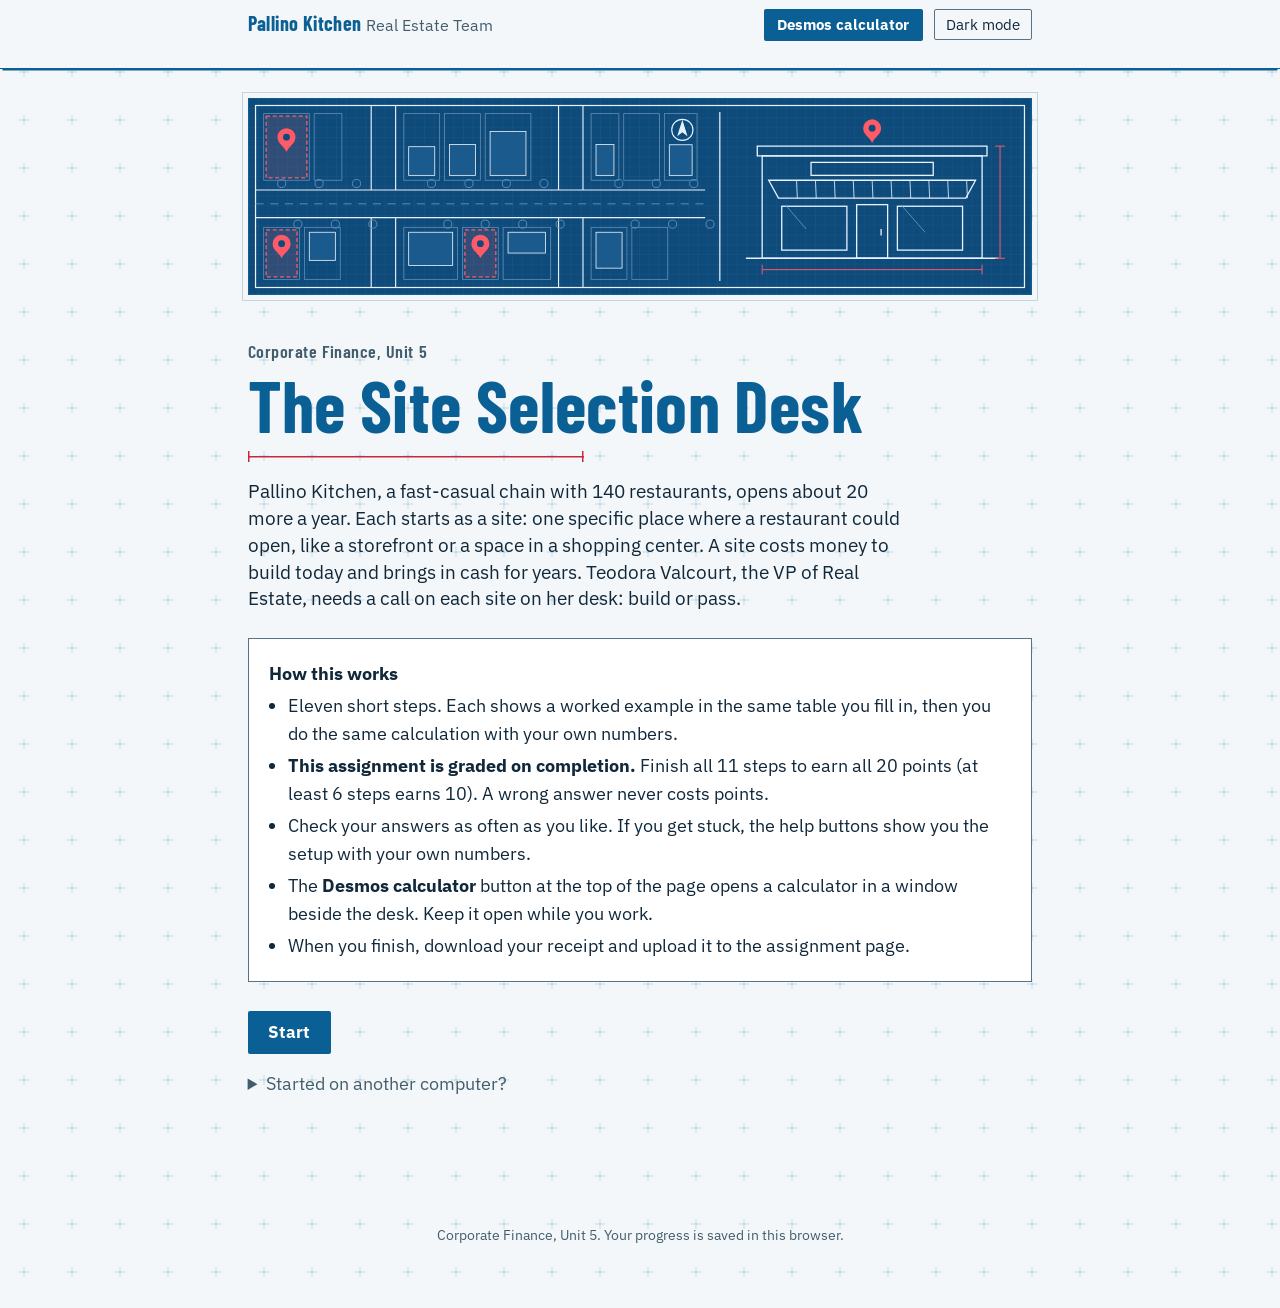
==== commit 802c5c4e: "Distinct look per desk; industry terms; new steps in U5, U10, U12 (peer review 2026-11-18)" ====
--- a/index.html
+++ b/index.html
@@ -10,8 +10,10 @@
 <link rel="preconnect" href="https://fonts.gstatic.com" crossorigin>
 <link href="https://fonts.googleapis.com/css2?family=Libre+Caslon+Display&family=Libre+Caslon+Text:ital,wght@0,400;0,700;1,400&family=IBM+Plex+Mono:wght@400;500&display=swap" rel="stylesheet">
 <link rel="stylesheet" href="desk.css">
+<link rel="stylesheet" href="theme.css">
 </head>
 <body>
+<img class="desk-art" src="art.svg" alt="" width="960" height="240">
 <script src="config.js"></script>
 <script src="desk-engine.js"></script>
 </body>
--- a/desk.css
+++ b/desk.css
@@ -28,7 +28,7 @@
 nav.steps{max-width:820px;margin:0 auto;padding:0 1.1rem .55rem;overflow-x:auto}
 nav.steps ol{display:flex;flex-wrap:wrap;gap:6px;list-style:none;margin:0;padding:0}
 nav.steps button{font:14px var(--serif);border:1.5px solid var(--line-strong);background:var(--surface);color:var(--ink);border-radius:999px;padding:.2rem .7rem;cursor:pointer}
-nav.steps button.done{background:var(--brand);border-color:var(--brand);color:var(--brand-ink)}
+nav.steps button.done{background:var(--done,var(--brand));border-color:var(--done,var(--brand));color:var(--done-ink,var(--brand-ink))}
 nav.steps button.done::before{content:"✓ "}
 nav.steps button[aria-current="step"]{outline:2px solid var(--ink);outline-offset:2px}
 .navnote{max-width:820px;margin:0 auto;padding:0 1.1rem .5rem;font-size:14px;color:var(--muted)}
@@ -42,6 +42,10 @@
 .box{background:var(--panel);border-radius:8px;padding:1rem 1.25rem;margin:0 0 1.4rem}
 .box p{margin:.3rem 0}.box ul{margin:.3rem 0;padding-left:1.2rem}.box li{margin:.25rem 0}
 form.start{display:grid;gap:1rem;max-width:30rem}
+.start{display:grid;gap:1rem;max-width:30rem}
+.resume summary{cursor:pointer;color:var(--muted)}
+.resume form{display:grid;gap:.6rem;margin-top:.8rem}
+.code{font-family:var(--mono);letter-spacing:.06em}
 label{display:block;font-weight:700;font-size:16px;margin-bottom:.25rem}
 .field-help{font-size:15px;color:var(--muted);margin:.25rem 0 0}
 input[type=text],input[type=email],textarea{width:100%;font:18px var(--serif);padding:.55rem .7rem;border:1.5px solid var(--line-strong);border-radius:6px;background:var(--surface);color:var(--ink)}
--- a/theme.css
+++ b/theme.css
@@ -0,0 +1,67 @@
+/* The Site Selection Desk theme (FINAN IV Unit 5), 2026-11-18. Loaded after desk.css; changes the look only.
+   A site plan on the real-estate table: cerulean drafting ink on white plan paper with registration crosses, red
+   map pins for the sites, condensed title-block lettering, a dimension line under the desk name, the memo as a
+   plan sheet on a stack. Dark mode is the blueprint. */
+@import url('https://fonts.googleapis.com/css2?family=Barlow+Condensed:wght@500;600;700&family=IBM+Plex+Sans:ital,wght@0,400;0,500;0,600;0,700;1,400&display=swap');
+:root{
+  --bg:#F4F7F9;--surface:#FFFFFF;--panel:#E5EDF2;--line:#C4D4DF;--line-strong:#577284;
+  --ink:#10283A;--muted:#425D6E;--brand:#0A5F94;--brand-ink:#FFFFFF;--brand-tint:#DCECF6;
+  --ok:#1D6B43;--ok-tint:#DFF1E6;--bad:#B0241B;--bad-tint:#FBE5E2;--hint:#2B5570;--hint-tint:#E1EDF4;--focus:#10283A;--hl:#FFEFBF;
+  --pin:#C8283A;
+  --receipt-frame:#0A5F94;--receipt-paper:#F8FBFD;
+  --serif:'IBM Plex Sans','Helvetica Neue',Arial,sans-serif;--display:'Barlow Condensed','Arial Narrow',sans-serif;}
+:root[data-theme="dark"]{
+  --bg:#0C3456;--surface:#103F68;--panel:#154A76;--line:#2C6390;--line-strong:#9FC4E2;
+  --ink:#F2F8FD;--muted:#C2DAEC;--brand:#E6F3FF;--brand-ink:#0C3456;--brand-tint:#1A5482;
+  --ok:#93E3AC;--ok-tint:#123F33;--bad:#FFB0A9;--bad-tint:#4A2834;--hint:#D2E6F7;--hint-tint:#174C78;--focus:#FFD166;--hl:#5C4C1B;
+  --pin:#FF8A93;}
+
+/* plan paper: a registration cross every 48px (light) or blueprint white (dark) */
+body{font-size:17.5px;background-color:var(--bg);
+  background-image:url("data:image/svg+xml,%3Csvg xmlns='http://www.w3.org/2000/svg' width='48' height='48'%3E%3Cpath d='M24 19v10M19 24h10' stroke='%230A5F94' stroke-opacity='.2' stroke-width='1'/%3E%3C/svg%3E");
+  display:flex;flex-direction:column;min-height:100vh}
+:root[data-theme="dark"] body{background-image:url("data:image/svg+xml,%3Csvg xmlns='http://www.w3.org/2000/svg' width='48' height='48'%3E%3Cpath d='M24 19v10M19 24h10' stroke='%23E6F3FF' stroke-opacity='.16' stroke-width='1'/%3E%3C/svg%3E")}
+header.bar{order:-2;background:var(--bg);border-bottom:1.5px solid var(--brand);box-shadow:0 4px 0 -2.5px var(--brand)}
+.brand{font-style:normal}
+.brand b{font:700 20px var(--display);letter-spacing:.02em}
+
+/* header art: only on the first screen */
+.desk-art{order:-1;display:none;width:calc(100% - 2.2rem);max-width:calc(820px - 2.2rem);height:auto;margin:1.8rem auto 0;border:1.5px solid var(--brand);outline:1px solid var(--line);outline-offset:5px}
+body:has(#startBox) .desk-art{display:block}
+@media (max-width:600px){.desk-art{aspect-ratio:2.2/1;object-fit:cover;object-position:100% 50%}}
+
+/* steps as lots on the plan; a finished one is built */
+nav.steps{padding-top:.6rem}
+nav.steps button{border-radius:0;font:600 14px var(--serif);border:1.5px solid var(--line-strong);padding:.22rem .7rem}
+nav.steps button.done::before{content:"\2713\00a0";content:"\2713\00a0" / "done: "}
+nav.steps button[aria-current="step"]{outline:2.5px solid var(--pin);outline-offset:2px}
+
+/* type: title-block lettering with a dimension line under the desk name */
+h1{font:700 clamp(44px,7.6vw,72px)/.95 var(--display);color:var(--brand);letter-spacing:.005em}
+h1::after{content:"";display:block;height:11px;max-width:21rem;margin-top:.8rem;
+  background:linear-gradient(var(--pin),var(--pin)) left center/100% 1.5px no-repeat,linear-gradient(var(--pin),var(--pin)) left top/1.5px 100% no-repeat,linear-gradient(var(--pin),var(--pin)) right top/1.5px 100% no-repeat}
+h2{font:700 32px/1.05 var(--display);letter-spacing:.005em}
+.kicker{font-style:normal;font:600 18px var(--display);letter-spacing:.03em;color:var(--muted)}
+.dek{font-size:18.5px;font-style:normal;color:var(--ink);max-width:36em}
+.points{font:700 56px/1 var(--display);color:var(--brand)}
+
+/* cards: the memo is a plan sheet on a stack; the box is the title block */
+.box{border-radius:0;border:1.5px solid var(--line-strong);background:var(--surface)}
+.memo{border-radius:0;border:1.5px solid var(--brand);box-shadow:5px 5px 0 -1.5px var(--surface),5px 5px 0 0 var(--brand)}
+.memo-head{border-bottom:1.5px solid var(--brand)}
+.stamp{border-radius:0;color:var(--pin);border-color:var(--pin)}
+.btn,.btn-calc,.btn-quiet{border-radius:2px}
+.btn{font-weight:700}
+.choice span{border-radius:2px}
+input[type=text],input[type=email],textarea,input.money,table.cf input{border-radius:0}
+
+/* tables: drafting lines, a dashed construction line between rows */
+table.cf th{font:600 16px var(--display);letter-spacing:.02em;color:var(--brand);border-bottom:2px solid var(--brand)}
+table.cf caption{font-style:normal;font-weight:600}
+table.cf td{border-bottom:1px dashed var(--line-strong)}
+table.cf td.lbl{font-family:var(--serif)}
+table.cf tfoot tr.total td{border-top:2px solid var(--ink);border-bottom:0}
+.formula{border-radius:0;border-left:4px solid var(--brand)}
+.calc-strip{border-left-color:var(--line-strong);border-radius:0}
+details.example{border-left-color:var(--brand);border-radius:0}
+@media (max-width:680px){table.cf th{font-size:14px}}
